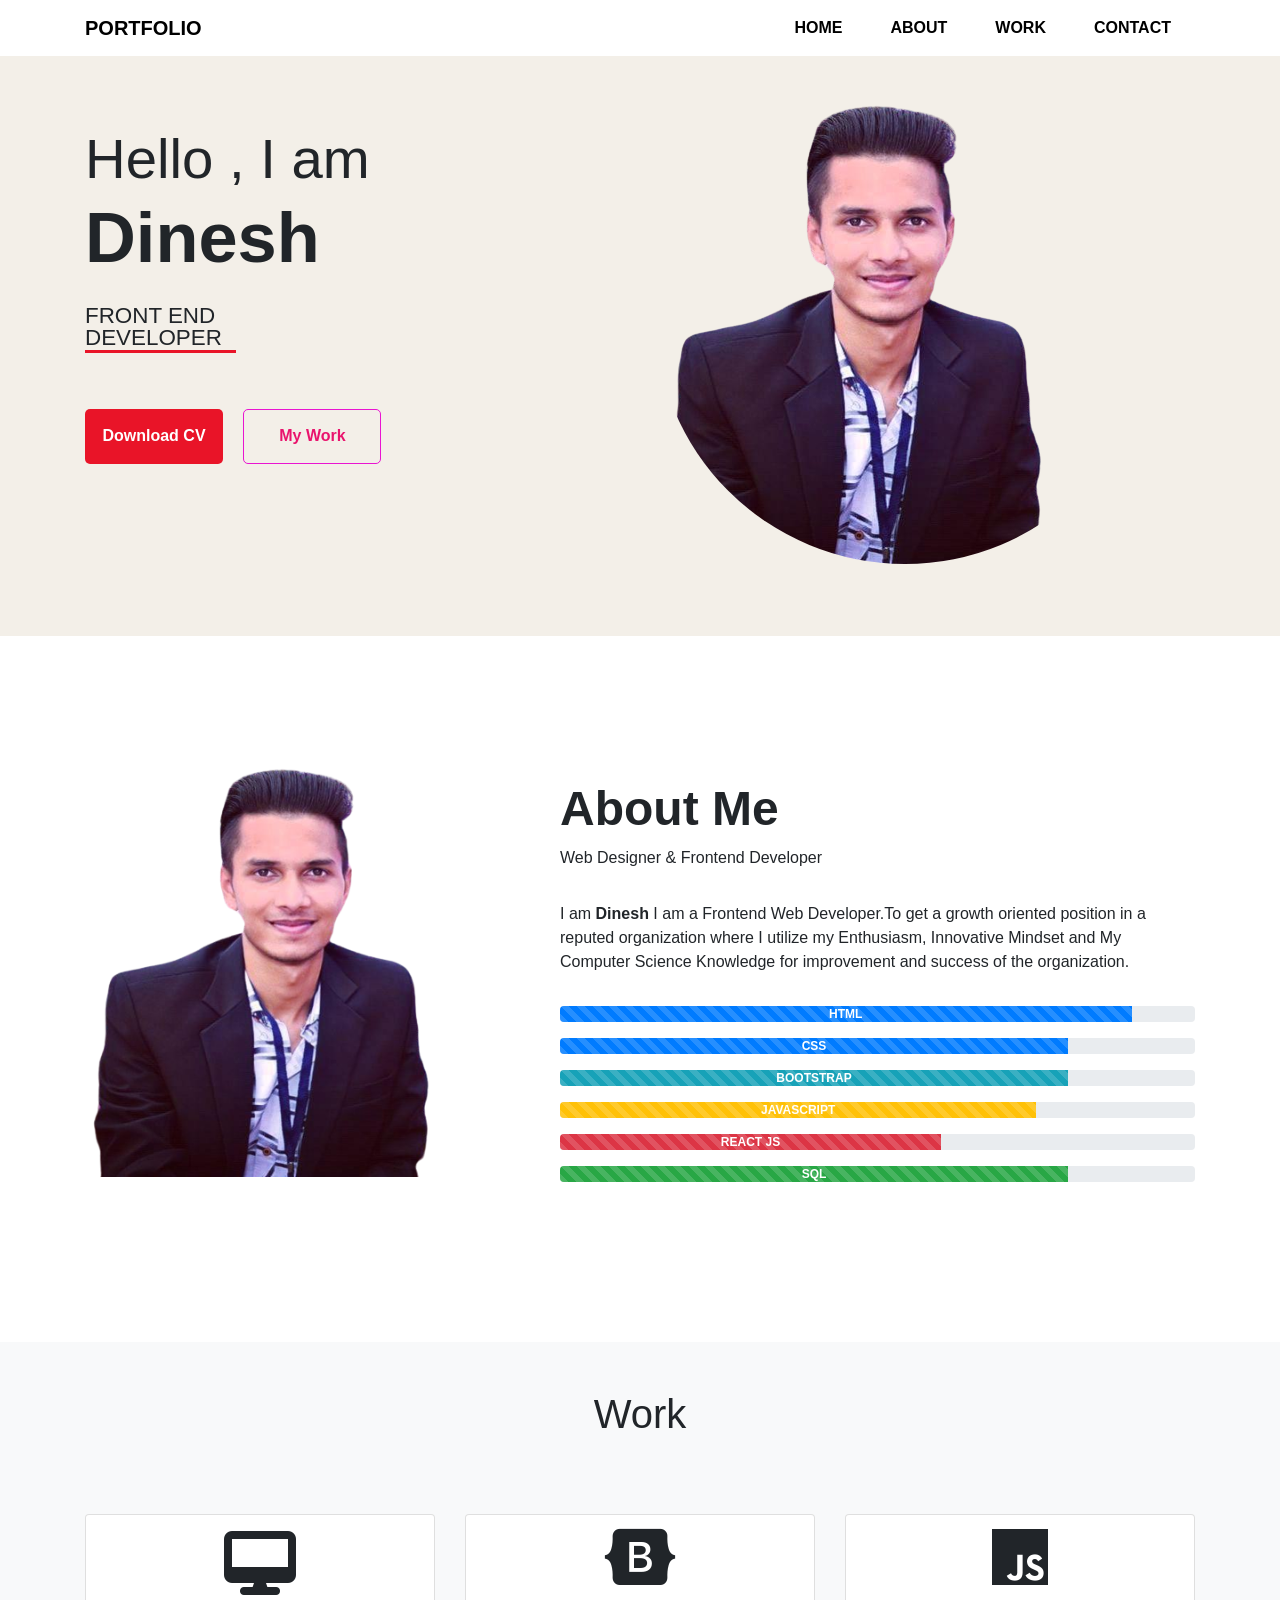
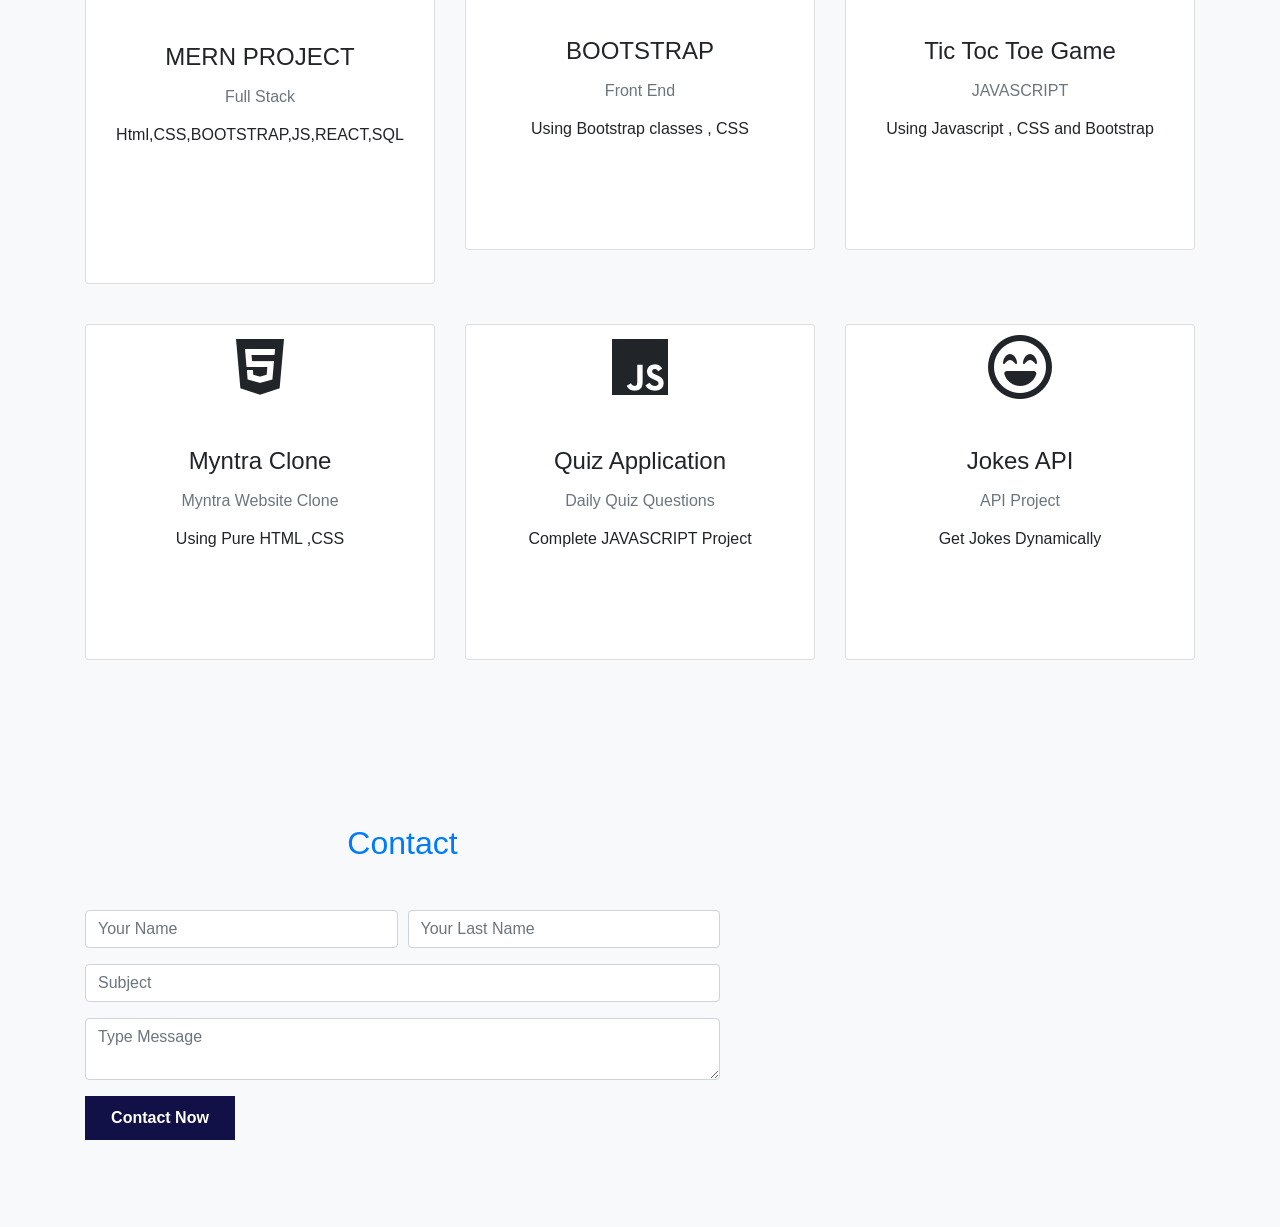
==== Index.html @ 81f4de01 "back to normal" ====
<!doctype html>
<html lang="en">
  <head>
    <!-- Required meta tags -->
    <meta charset="utf-8">
    <meta name="viewport" content="width=device-width, initial-scale=0.8, shrink-to-fit=no">
   <link rel="stylesheet" href="./Style.css">
    <!-- Bootstrap CSS -->
    <link rel="stylesheet" href="https://cdn.jsdelivr.net/npm/bootstrap@4.3.1/dist/css/bootstrap.min.css" integrity="sha384-ggOyR0iXCbMQv3Xipma34MD+dH/1fQ784/j6cY/iJTQUOhcWr7x9JvoRxT2MZw1T" crossorigin="anonymous">

    <title>Hello, world!</title>
    <link rel="stylesheet" href="https://cdnjs.cloudflare.com/ajax/libs/font-awesome/6.4.0/css/all.min.css" integrity="sha512-iecdLmaskl7CVkqkXNQ/ZH/XLlvWZOJyj7Yy7tcenmpD1ypASozpmT/E0iPtmFIB46ZmdtAc9eNBvH0H/ZpiBw==" crossorigin="anonymous" referrerpolicy="no-referrer" /></head>
  <body>
    
    <nav class="navbar navbar-expand-md fixed-top text-uppercase ">
        <div class="container">
        <a class="navbar-brand font-weight-bold" href="#">PortFolio</a>
        <button class="navbar-toggler" style="border: 2px solid rgb(16, 16, 85);" type="button" data-toggle="collapse" data-target="#navbarNavAltMarkup" aria-controls="navbarNavAltMarkup" aria-expanded="false" aria-label="Toggle navigation">
          <span class="navbar-toggler-icon"></span>
        </button>
        <div class="collapse navbar-collapse" id="navbarNavAltMarkup">
          <div class="navbar-nav ml-auto">
            <a class="nav-item nav-link px-lg-4 rounded" href="#">Home </a>
            <a class="nav-item nav-link px-lg-4 rounded" href="#about">About</a>
            <a class="nav-item nav-link px-lg-4 rounded" href="#work">Work</a>
            <a class="nav-item nav-link px-lg-4 rounded" href="#contact">Contact</a>
          </div>
        </div>
    </div>
      </nav> 
     
        
    <!-- Main Section -->
      <section class="main py-5">
        <div class="container pt-2">
            <div class="row pt-2">
                <div class="col-sm-6  mb-5">
                    <h3 class="pt-5"><small>Hello , I am </small> <br>
                        Dinesh
                    </h3>
                    <h6 class="pt-3">Front End Developer</h6>
                    <button class="bt1 mt-5 mr-3"> <a href="https://drive.google.com/file/d/1cmRX6aWcShwwCDZS2xTpQMoN_HwFSY-a/view?usp=share_link" >Download CV</a></button>
                  
                     <input type="button" value="My Work" class="bt2 mt-5"  >
                </div>
                <div class="col-sm-6 pb-4">
                    <img src="./images/dinesh.png" class="img">
                  </div>
            </div>
            
        </div>
    </section> 
    <!-- About us  -->
    <section class="about py-5" id="about">
   <div class="container py-5">
    <div class="row">
        <div class="col-lg-5">
      <img src="./images/dinesh.png" class="img-fluid" alt="">
    </div>
    <div class="col-lg-7 py-5 pt-3">
        <h1>About Me</h1>
        <p > Web Designer & Frontend Developer</p>
        <p class="py-3" > I am <span class="font-weight-bold">Dinesh</span> I am a Frontend Web Developer.To get a growth oriented position in a reputed organization where I utilize my Enthusiasm, Innovative Mindset and My Computer Science Knowledge for improvement and success of the organization.</p>
        <div class="progress my-3 ">
            <div class="progress-bar progress-bar-striped"  role="progressbar" style="width: 90%" aria-valuenow="10" aria-valuemin="0" aria-valuemax="100"><b>HTML</b></div>
         </div>
         <div class="progress my-3 ">
            <div class="progress-bar progress-bar-striped"  role="progressbar" style="width: 80%" aria-valuenow="80" aria-valuemin="0" aria-valuemax="100"><b>CSS</b></div>
         </div>
          <div class="progress my-3">
            <div class="progress-bar progress-bar-striped bg-info" role="progressbar" style="width: 80%" aria-valuenow="50" aria-valuemin="0" aria-valuemax="100"><b>BOOTSTRAP</b></div>
          </div>
          <div class="progress my-3">
            <div class="progress-bar progress-bar-striped bg-warning" role="progressbar" style="width: 75%" aria-valuenow="75" aria-valuemin="0" aria-valuemax="100"><b>JAVASCRIPT</b></div>
          </div>
          <div class="progress my-3">
            <div class="progress-bar progress-bar-striped bg-danger" role="progressbar" style="width: 60%" aria-valuenow="100" aria-valuemin="0" aria-valuemax="100"><b>REACT JS</b></div>
          </div>
          <div class="progress my-3">
            <div class="progress-bar progress-bar-striped bg-success" role="progressbar" style="width: 80%" aria-valuenow="100" aria-valuemin="0" aria-valuemax="100"><b>SQL</b></div>
          </div>
    </div>
</div>
   </div>
    </section>
       <!-- Services -->
       <!-- <section class="services py-5 bg-light">
        <div class="container py-5">
          <h1 class="text-center pb-5">Work</h1>
          <div class="row">
            <div class="col-lg-4 mb-3">
            <div class="card">
              <div class="card-body">
                <div class="circle">
                  <span><i class="fas fa-desktop"></i></span>
                </div>
                <h4>HTML, CSS & JAVASCRIPT</h4>
                <P>This Project I made fully from scratch to Backend 
                  By Using HTML,CSS,BOOTSTRAP,JS,NODE JS
                </P>
              </div>
            </div>
            </div>
          </div>
        </div>
       </section> -->
  <section id="work" class="bg-light py-5">
    <h1 class="text-center">Work</h1>
       <div class="container py-5"  >
        <div class="row text-center">
          <div class="col-md-4 card-container">
            <div class="card card-flip">
              <div class="front card-block">
                <!-- To add FontAwesome Icons use Unicode characters and to set size use font-size instead of fa-*x because when calculating the height (see js), the size of the icon is not calculated if using classes -->
                <span class="card-img-top fa" style="font-size: 4em;margin-top: 1rem;"><i class="fa-solid fa-desktop fa-beat"></i></span>
                <h4 class="card-title mt-5">MERN PROJECT</h4>
                <h6 class="card-subtitle text-muted mt-3">Full Stack</h6>
                <p class="card-text mt-3">Html,CSS,BOOTSTRAP,JS,REACT,SQL</p>
                
              </div>
              <div class="back card-block"  >
                <p style="margin-bottom: 40px;">This Project I made From Scratch To Deployment. I mostly Used JS,Html,Css,Bootstrap as Frontend <br> and Node Js as Backend </p>
               
                 <a target="_blank" href="https://www.defencechampions.com/" class="btn btn-outline-primary">Project Link</a>
              </div>
            </div>
          </div>
          <div class="col-md-4 card-container">
            <div class="card card-flip">
              <div class="front card-block">
                <span class="card-img-top fa" style="font-size: 4em; margin-top: 10px;"><i class="fa-brands fa-bootstrap fa-beat"></i></span>
                <h4 class="card-title mt-5">BOOTSTRAP</h4>
                <h6 class="card-subtitle text-muted mt-3">Front End </h6>
                <p class="card-text mt-3">Using Bootstrap classes , CSS</p>
              </div>
              <div class="back card-block">
                <p style="margin-bottom: 60px;">This Project I made Totally Using Bootstrap .  <br> and Added CSS To the elements  </p>
               
                <a target="_blank" href="https://dinesh-maker.github.io/Portfolio/Index.html#" class="btn btn-outline-primary">Project Link</a>
              </div>
            </div>
          </div>
          <div class="col-md-4 card-container">
            <div class="card card-flip">
              <div class="front card-block">
                <span class="card-img-top fa" style="font-size: 4em; margin-top: 10px;"><i class="fa-brands fa-js fa-beat"></i></span>
                <h4 class="card-title mt-5">Tic Toc Toe Game</h4>
                <h6 class="card-subtitle text-muted mt-3">JAVASCRIPT</h6>
                <p class="card-text mt-3">Using Javascript , CSS and Bootstrap</p>
              </div>
              <div class="back card-block">
                <p style="margin-bottom: 60px;">These projects I Made At My Learning Phase .  <br> Using Botstrap , JS And CSS </p>
               
                <a target="_blank" href="https://dinesh-maker.github.io/Javascriptproject/views/tictoctoegame.html" class="btn btn-outline-primary">Project Link</a>
              </div>
            </div>
          </div>
          <div class="col-md-4 card-container">
            <div class="card card-flip">
              <div class="front card-block">
                <span class="card-img-top fa" style="font-size: 4em; margin-top: 10px;"><i class="fa-brands fa-html5 fa-beat"></i></span>
                <h4 class="card-title mt-5">Myntra Clone</h4>
                <h6 class="card-subtitle text-muted mt-3">Myntra Website Clone</h6>
                <p class="card-text mt-3">Using Pure HTML ,CSS</p>
              </div>
              <div class="back card-block">
                <p style="margin-bottom: 60px;">These projects I Made At My Learning Phase .  <br> Using Botstrap , JS And CSS </p>
               
                <a target="_blank" href="https://dinesh-maker.github.io/Javascriptproject/views/myntraclone.html" class="btn btn-outline-primary">Project Link</a>
              </div>
            </div>
          </div>
           <div class="col-md-4 card-container">
            <div class="card card-flip">
              <div class="front card-block">
                <span class="card-img-top fa" style="font-size: 4em; margin-top: 10px;"><i class="fa-brands fa-js fa-beat"></i></span>
                <h4 class="card-title mt-5">Quiz Application</h4>
                <h6 class="card-subtitle text-muted mt-3">Daily Quiz Questions </h6>
                <p class="card-text mt-3">Complete JAVASCRIPT Project</p>
              </div>
              <div class="back card-block">
                <p style="margin-bottom: 60px;">These projects I Made At My Learning Phase .  <br> Using Botstrap , JS And CSS </p>
               
                <a href="https://dinesh-maker.github.io/Javascriptproject/views/quiz.html" class="btn btn-outline-primary">Project Link</a>
              </div>
            </div>
          </div>
          <div class="col-md-4 card-container">
            <div class="card card-flip">
              <div class="front card-block">
                <span class="card-img-top fa" style="font-size: 4em; margin-top: 10px;"><i class="fa-regular fa-face-laugh-beam fa-beat"></i></span>
                <h4 class="card-title mt-5">Jokes API</h4>
                <h6 class="card-subtitle text-muted mt-3">API Project</h6>
                <p class="card-text mt-3">Get Jokes Dynamically</p>
              </div>
              <div class="back card-block">
                <p style="margin-bottom: 60px;">These projects I Made At My Learning Phase .  <br> Using Botstrap , JS And CSS </p>
               
                <a target="_blank" href="https://dinesh-maker.github.io/Javascriptproject/views/jokeproject.html" class="btn btn-outline-primary">Project Link</a>
              </div>
            </div>
          </div>
        </div>
      </div>
      <script>
        $(document).ready(function() {
  var front = document.getElementsByClassName("front");
  var back = document.getElementsByClassName("back");

  var highest = 0;
  var absoluteSide = "";

  for (var i = 0; i < front.length; i++) {
    if (front[i].offsetHeight > back[i].offsetHeight) {
      if (front[i].offsetHeight > highest) {
        highest = front[i].offsetHeight;
        absoluteSide = ".front";
      }
    } else if (back[i].offsetHeight > highest) {
      highest = back[i].offsetHeight;
      absoluteSide = ".back";
    }
  }
  $(".front").css("height", highest);
  $(".back").css("height", highest);
  $(absoluteSide).css("position", "absolute");
});
      </script>
 </section>
   <section class="contact-us bg-light " id="contact">
    <div class="container">
        <div class="row">
            <div class="col-md-7 ">
                <div class="section-title text-center">
                    <h2 class="text-primary my-5">Contact </h2>
                     </div>
            </div>
        </div>
        <div class="row">
            <div class="col-lg-7">
<form action="/" class="mb-4 mb-lg-0">
                    <div class="form-row">
                        <div class="col-md-6 form-group">
                            <input type="text"  class="form-control" id="Fname" placeholder="Your Name" />
                        </div>
                        <div class="col-md-6 form-group">
                            <input type="text" class="form-control"  id="Lname" placeholder="Your Last Name" />
                        </div>
                    </div>
                    <div class="form-group">
                        <input type="text" class="form-control"  id="subject" placeholder="Subject" />
                    </div>
                    <div class="form-group">
                        <textarea class="form-control" id="doubts" placeholder="Type Message"></textarea>
                    </div>
                    <button type="submit" class="contactbtn" onclick="gotowhatsapp()" >Contact Now</button>
                </form>
         
            </div>
              <script>
function gotowhatsapp(){
var fname=document.getElementById("Fname").value;
var lname=document.getElementById("Lname").value;
var subject=document.getElementById("subject").value;
var doubt=document.getElementById("doubts").value;
var url="https://wa.me/918920114581?text= "
+"First name:"+fname+"%0a"
+"Last name:"+lname+"%0a"
+"Subject:"+subject+"%0a"
+"Doubt:"+doubt+"%0a";
window.open(url,'_blank').focus();
}
              </script>
            <div class="col-lg-5">
                <div class="map">
                  <iframe src="https://www.google.com/maps/embed?pb=!1m18!1m12!1m3!1d3560.112211506264!2d75.88820667437254!3d26.83638306336859!2m3!1f0!2f0!3f0!3m2!1i1024!2i768!4f13.1!3m3!1m2!1s0x396db7f2f405a207%3A0x177093818d42917f!2sKhatipura%20satellite%20railway%20station!5e0!3m2!1sen!2sin!4v1681380996543!5m2!1sen!2sin" width="400" height="310" style="border:0;"  allowfullscreen="" loading="lazy" referrerpolicy="no-referrer-when-downgrade"></iframe> </div>
            </div>
        </div>
    </div>
</section>


    <!-- Optional JavaScript -->
    <!-- jQuery first, then Popper.js, then Bootstrap JS -->
    <script src="https://code.jquery.com/jquery-3.3.1.slim.min.js" integrity="sha384-q8i/X+965DzO0rT7abK41JStQIAqVgRVzpbzo5smXKp4YfRvH+8abtTE1Pi6jizo" crossorigin="anonymous"></script>
    <script src="https://cdn.jsdelivr.net/npm/popper.js@1.14.7/dist/umd/popper.min.js" integrity="sha384-UO2eT0CpHqdSJQ6hJty5KVphtPhzWj9WO1clHTMGa3JDZwrnQq4sF86dIHNDz0W1" crossorigin="anonymous"></script>
    <script src="https://cdn.jsdelivr.net/npm/bootstrap@4.3.1/dist/js/bootstrap.min.js" integrity="sha384-JjSmVgyd0p3pXB1rRibZUAYoIIy6OrQ6VrjIEaFf/nJGzIxFDsf4x0xIM+B07jRM" crossorigin="anonymous"></script>
  </body>
</html>
---- Style.css ----
*{
    padding :0;
    margin :0;
    box-sizing :border-box;
}
html{
  scroll-behavior: smooth;
  font-family: Arial, sans-serif;
}

.navbar{
 background-color: white;
}

.nav-link {
    color:black;
    font-size: 1rem;
    font-weight: 700;
    cursor: pointer;
    text-decoration: none;
}
.nav-link:hover{
    color: white;
    background-color: black;
}
.navbar-brand{
    font-size: 1.25rem;
    font-weight: 800;
    color: black;
    cursor: pointer;
    text-decoration: none;
}
/* main section */
.main{
    background-color: rgb(243, 239, 232);
}
.main h3{
    font-size: 4.4rem;
    font-weight: 700;
    
}
.main h6{
    font-size: 1.4rem;
    text-transform: uppercase;
    line-height: 1;
    border-bottom: 3px solid rgb(233, 20, 40);
    width: 28%;
}
.img{
    border-radius: 50%;
    
}
.main .bt1{
 height: 55px;
width: 138px;
background-color:rgb(233, 20, 40) ;
outline:none;
border: none ;
font-weight: bold;
border-radius: 5px;
}
.main .bt1 a{
    color: white;
    text-decoration: none;
}
.main .bt1:hover{
background-color:rgb(202,18,95);
transition: 0.5s;
}
.main .bt2{
    height: 55px;
   width: 138px;
   background-color:transparent ;
   color: rgb(233,20,109);
   outline:none;
   border:1px solid rgb(233,20,209) ;
   font-weight: bold;
   border-radius: 5px;
   }
   .main .bt2:hover{
    background-color:rgb(233,20,109);
    transition: 0.5s;
      color:white;
    }
   .about h1{
        font-size: 3rem;
        font-weight: 900;
    }

    .card-block .btn-outline-primary {
        width: 100%;
        border-top-left-radius: 0;
        border-top-right-radius: 0;
        bottom: 0;
        left: 0;
        position: absolute;
      }
      
      .card {
        margin: 20px 0;
      }
      
      /* Flip Cards CSS */
      .card-container {
        perspective: 700px;
      }
      .card-flip {
        position: relative;
        width: 100%;
        transform-style: preserve-3d;
        height: auto;
        transition: all 0.5s ease-out;
        background: white;
        border: none;
      }
      
      .card-flip div {
        backface-visibility: hidden;
        transform-style: preserve-3d;
        height: 100%;
        width: 100%;
        border: none;
        
      }
      
      .card-flip .front {
        position: relative;
        z-index: 1;
      }
      
      .card-flip .back {
        position: relative;
        z-index: 0;
        transform: rotateY(-180deg);
       
      }
      
      .card-container:hover .card-flip {
        transform: rotateY(180deg);
      }
      .contactbtn{
        color: white;
        border: none;
        width: 150px;
        padding: 10px;
        background-color: rgb(17, 17, 71);
        transition: 1s;
        font-weight: 700;
      }
      .contactbtn:hover{
        background-color:blue;
      }
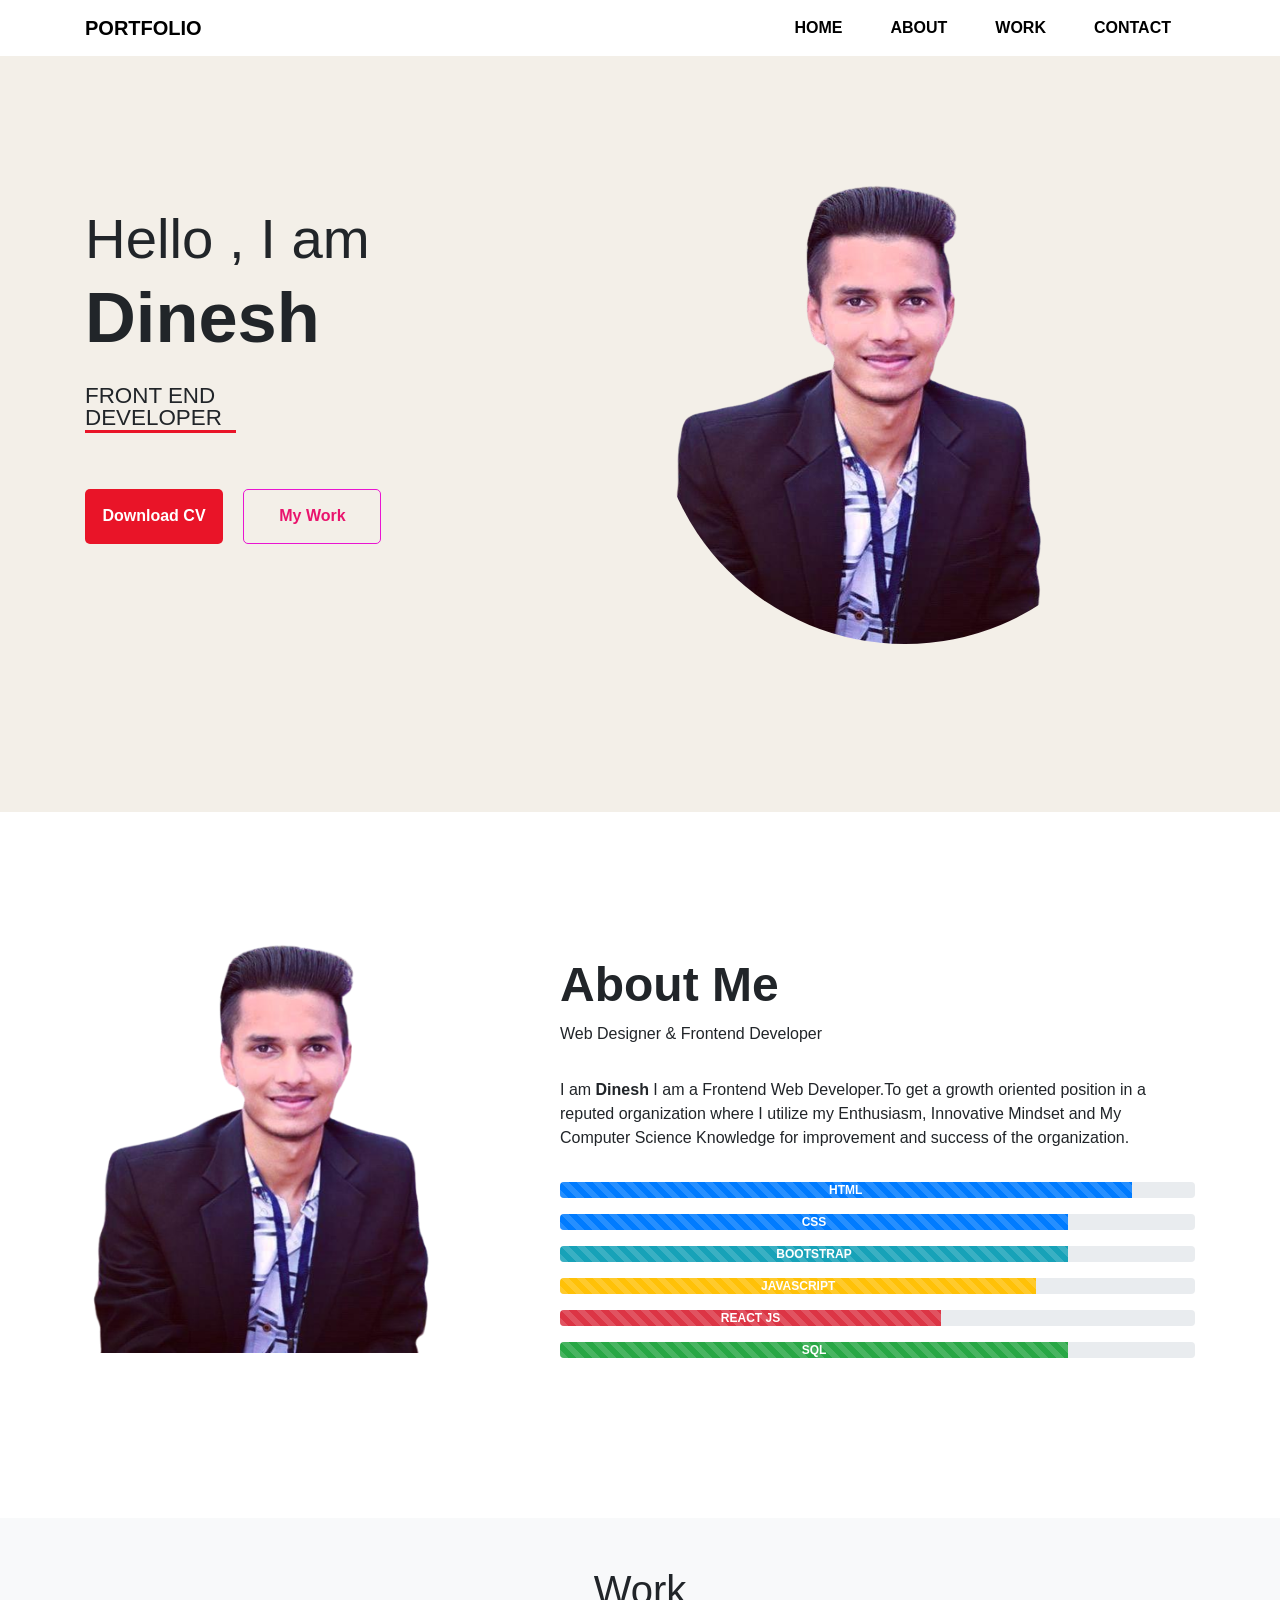
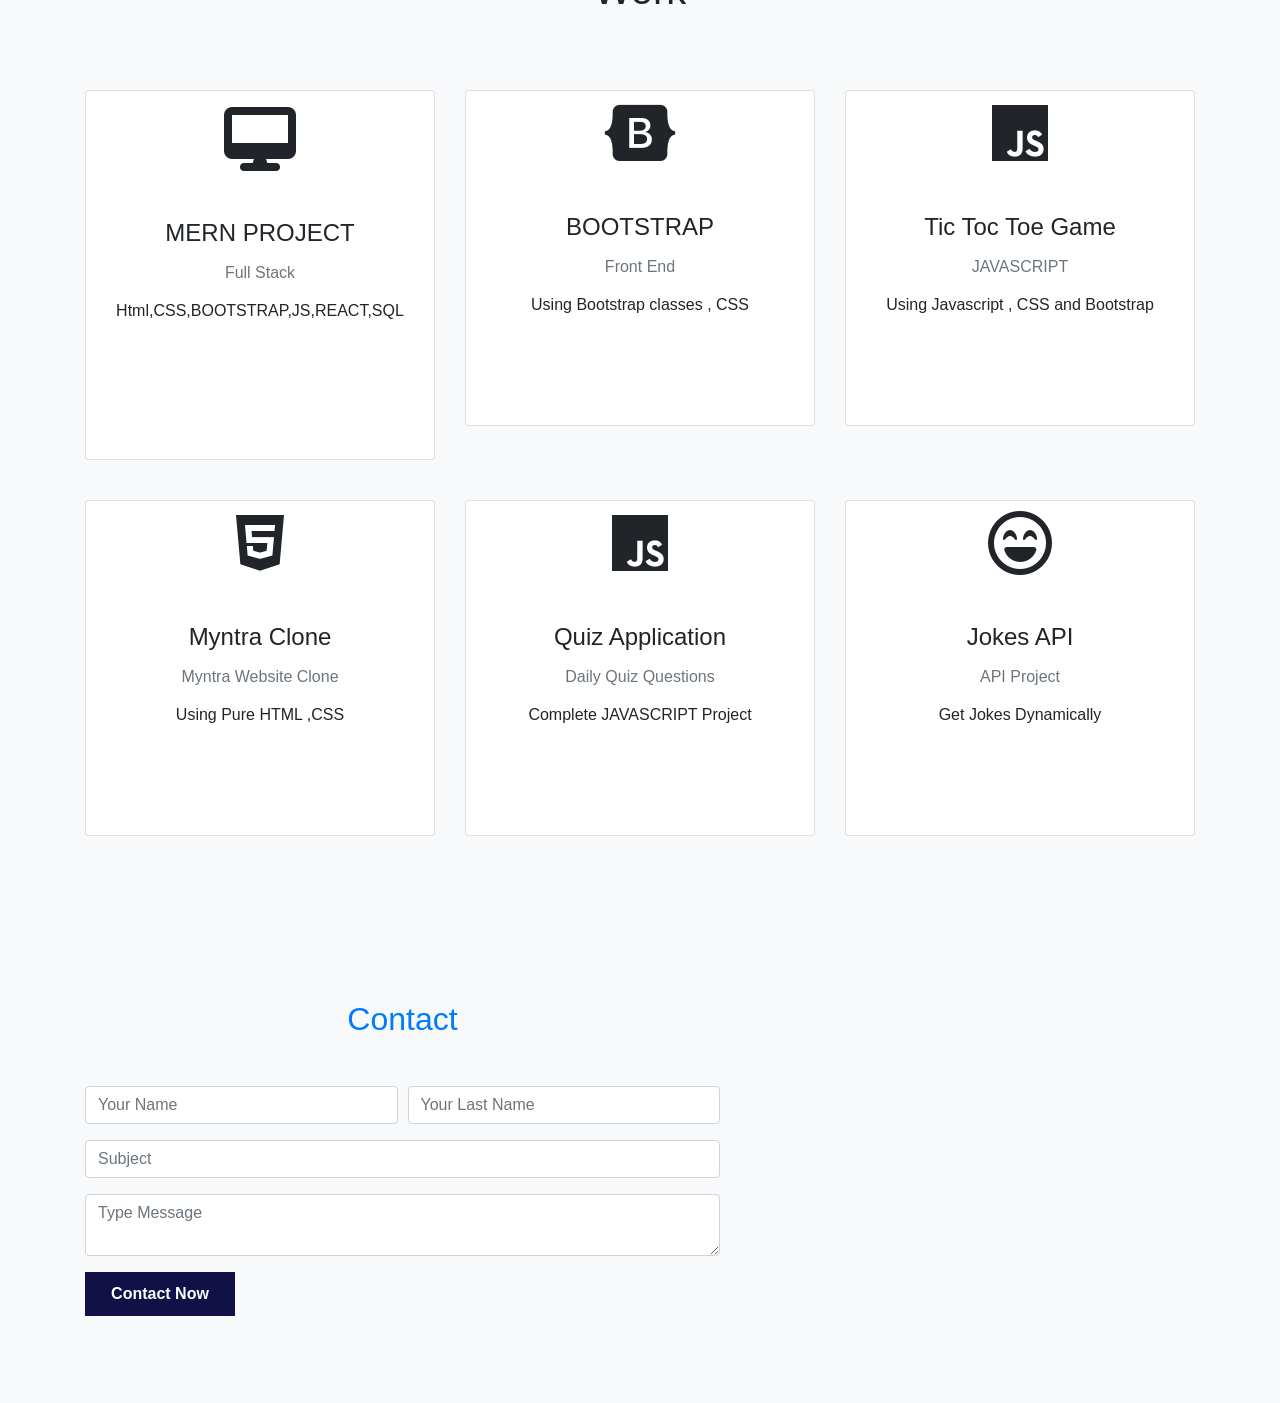
==== commit 0ed15926: "some other changes" ====
--- a/Index.html
+++ b/Index.html
@@ -32,8 +32,8 @@
         
     <!-- Main Section -->
       <section class="main py-5">
-        <div class="container pt-2">
-            <div class="row pt-2">
+        <div class="container py-5">
+            <div class="row py-5">
                 <div class="col-sm-6  mb-5">
                     <h3 class="pt-5"><small>Hello , I am </small> <br>
                         Dinesh
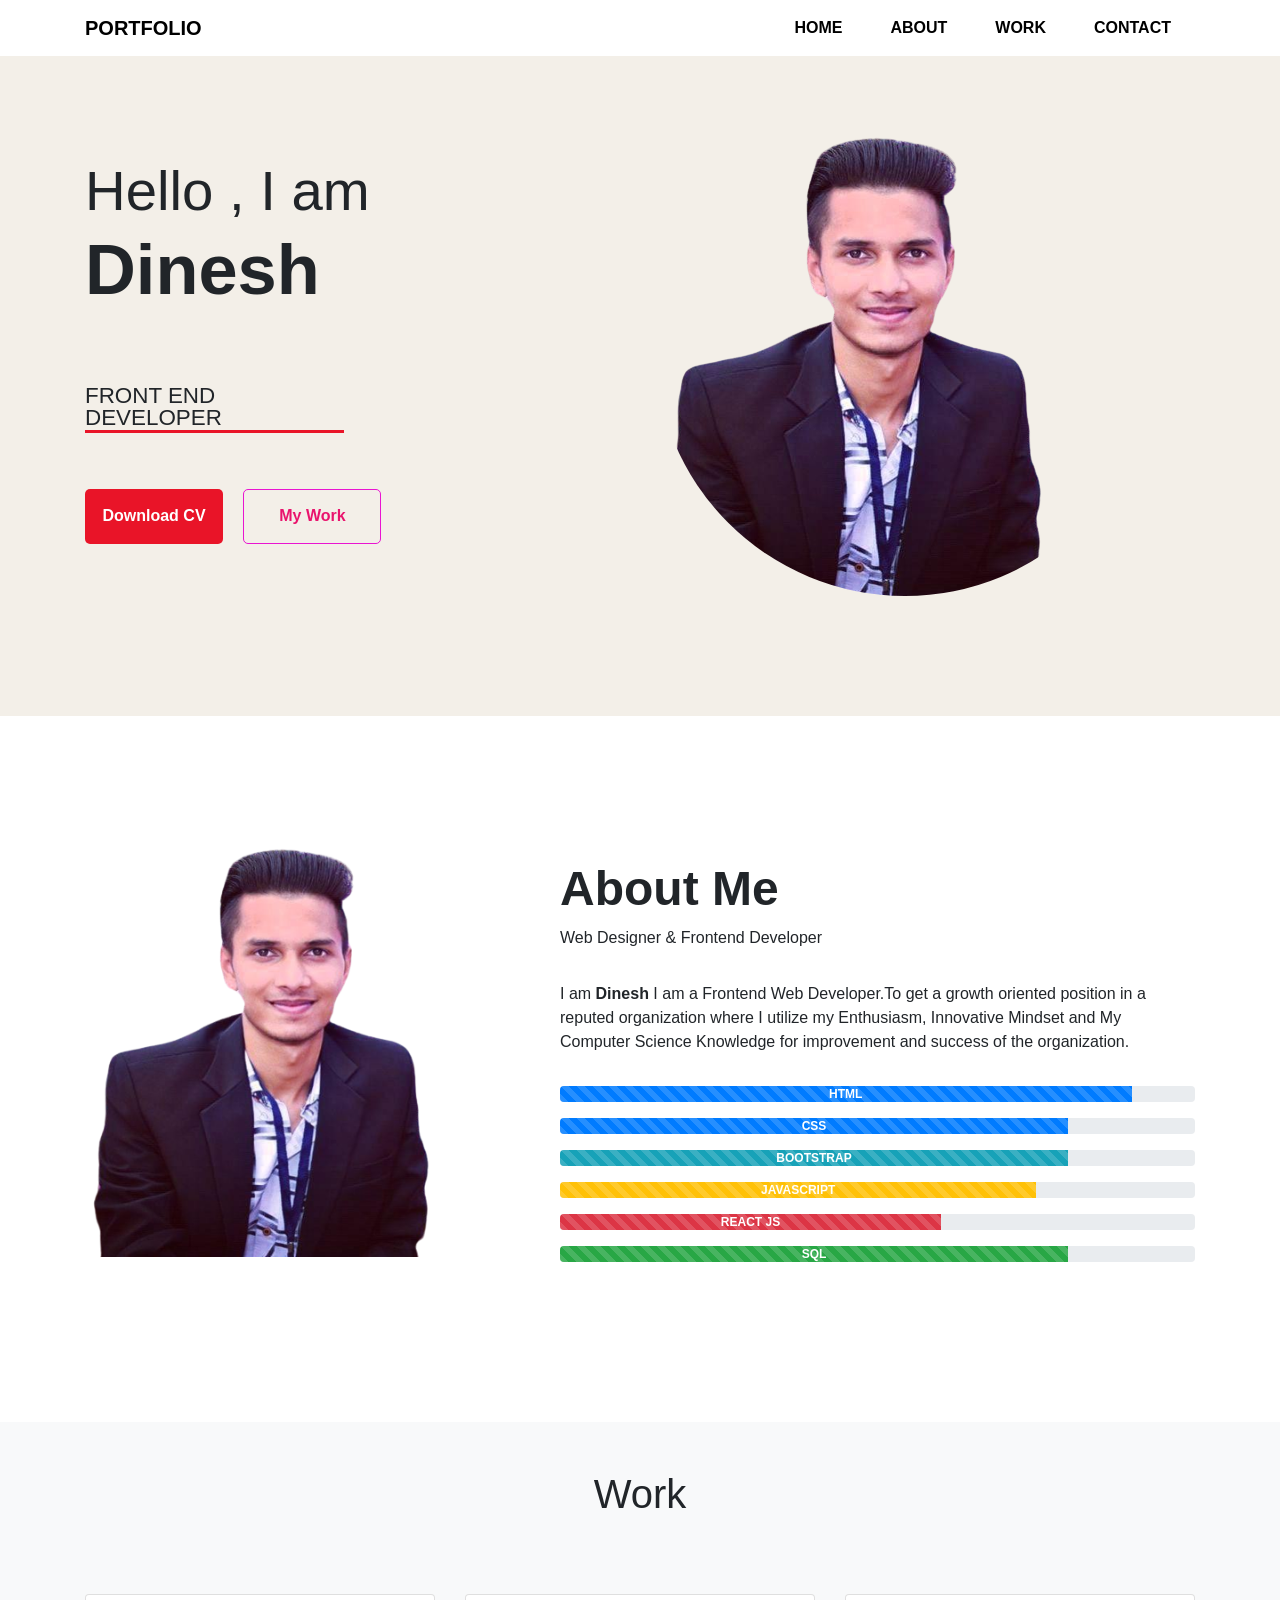
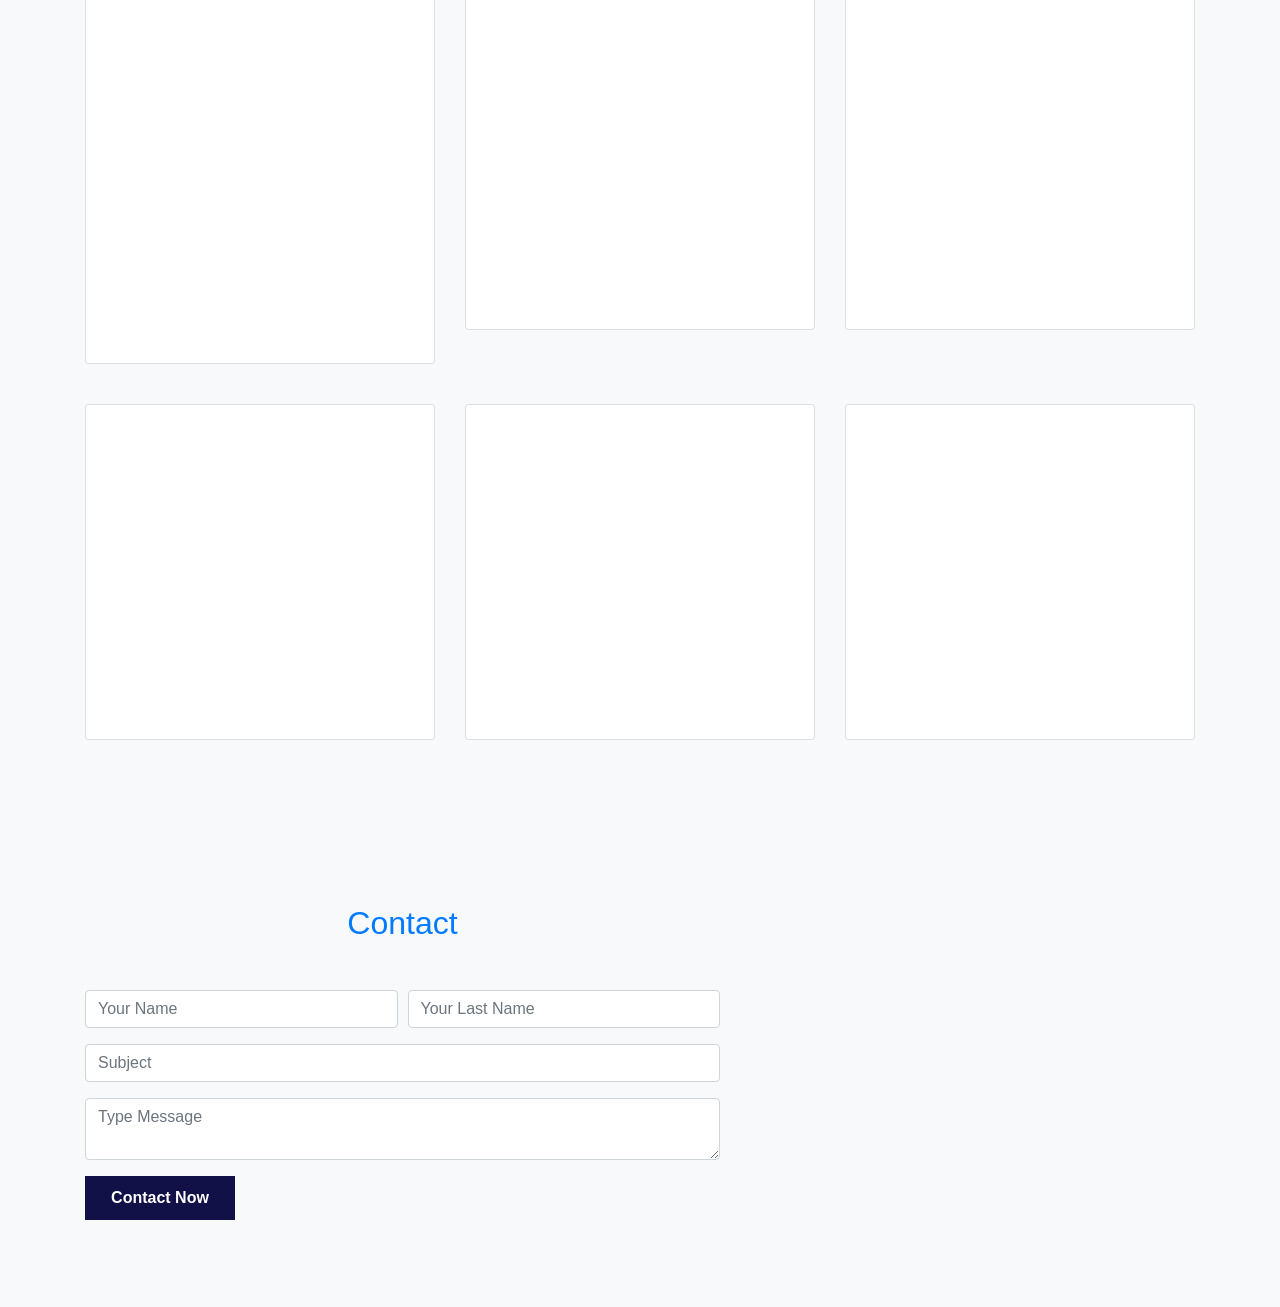
==== commit f48277f1: "change margin" ====
--- a/Index.html
+++ b/Index.html
@@ -15,10 +15,10 @@
     <nav class="navbar navbar-expand-md fixed-top text-uppercase ">
         <div class="container">
         <a class="navbar-brand font-weight-bold" href="#">PortFolio</a>
-        <button class="navbar-toggler" style="border: 2px solid rgb(16, 16, 85);" type="button" data-toggle="collapse" data-target="#navbarNavAltMarkup" aria-controls="navbarNavAltMarkup" aria-expanded="false" aria-label="Toggle navigation">
+        <button class="navbar-toggler" style="border: 2px solid rgb(16, 16, 85);margin-left: -30px;" type="button" data-toggle="collapse" data-target="#navbarNavAltMarkup" aria-controls="navbarNavAltMarkup" aria-expanded="false" aria-label="Toggle navigation">
           <span class="navbar-toggler-icon"></span>
         </button>
-        <div class="collapse navbar-collapse" id="navbarNavAltMarkup">
+        <div class="collapse navbar-collapse" id="navbarNavAltMarkup" >
           <div class="navbar-nav ml-auto">
             <a class="nav-item nav-link px-lg-4 rounded" href="#">Home </a>
             <a class="nav-item nav-link px-lg-4 rounded" href="#about">About</a>
@@ -33,9 +33,9 @@
     <!-- Main Section -->
       <section class="main py-5">
         <div class="container py-5">
-            <div class="row py-5">
+            <div class="row ">
                 <div class="col-sm-6  mb-5">
-                    <h3 class="pt-5"><small>Hello , I am </small> <br>
+                    <h3 class="py-5"><small>Hello , I am </small> <br>
                         Dinesh
                     </h3>
                     <h6 class="pt-3">Front End Developer</h6>
--- a/Style.css
+++ b/Style.css
@@ -44,7 +44,7 @@
     text-transform: uppercase;
     line-height: 1;
     border-bottom: 3px solid rgb(233, 20, 40);
-    width: 28%;
+    width: 48%;
 }
 .img{
     border-radius: 50%;
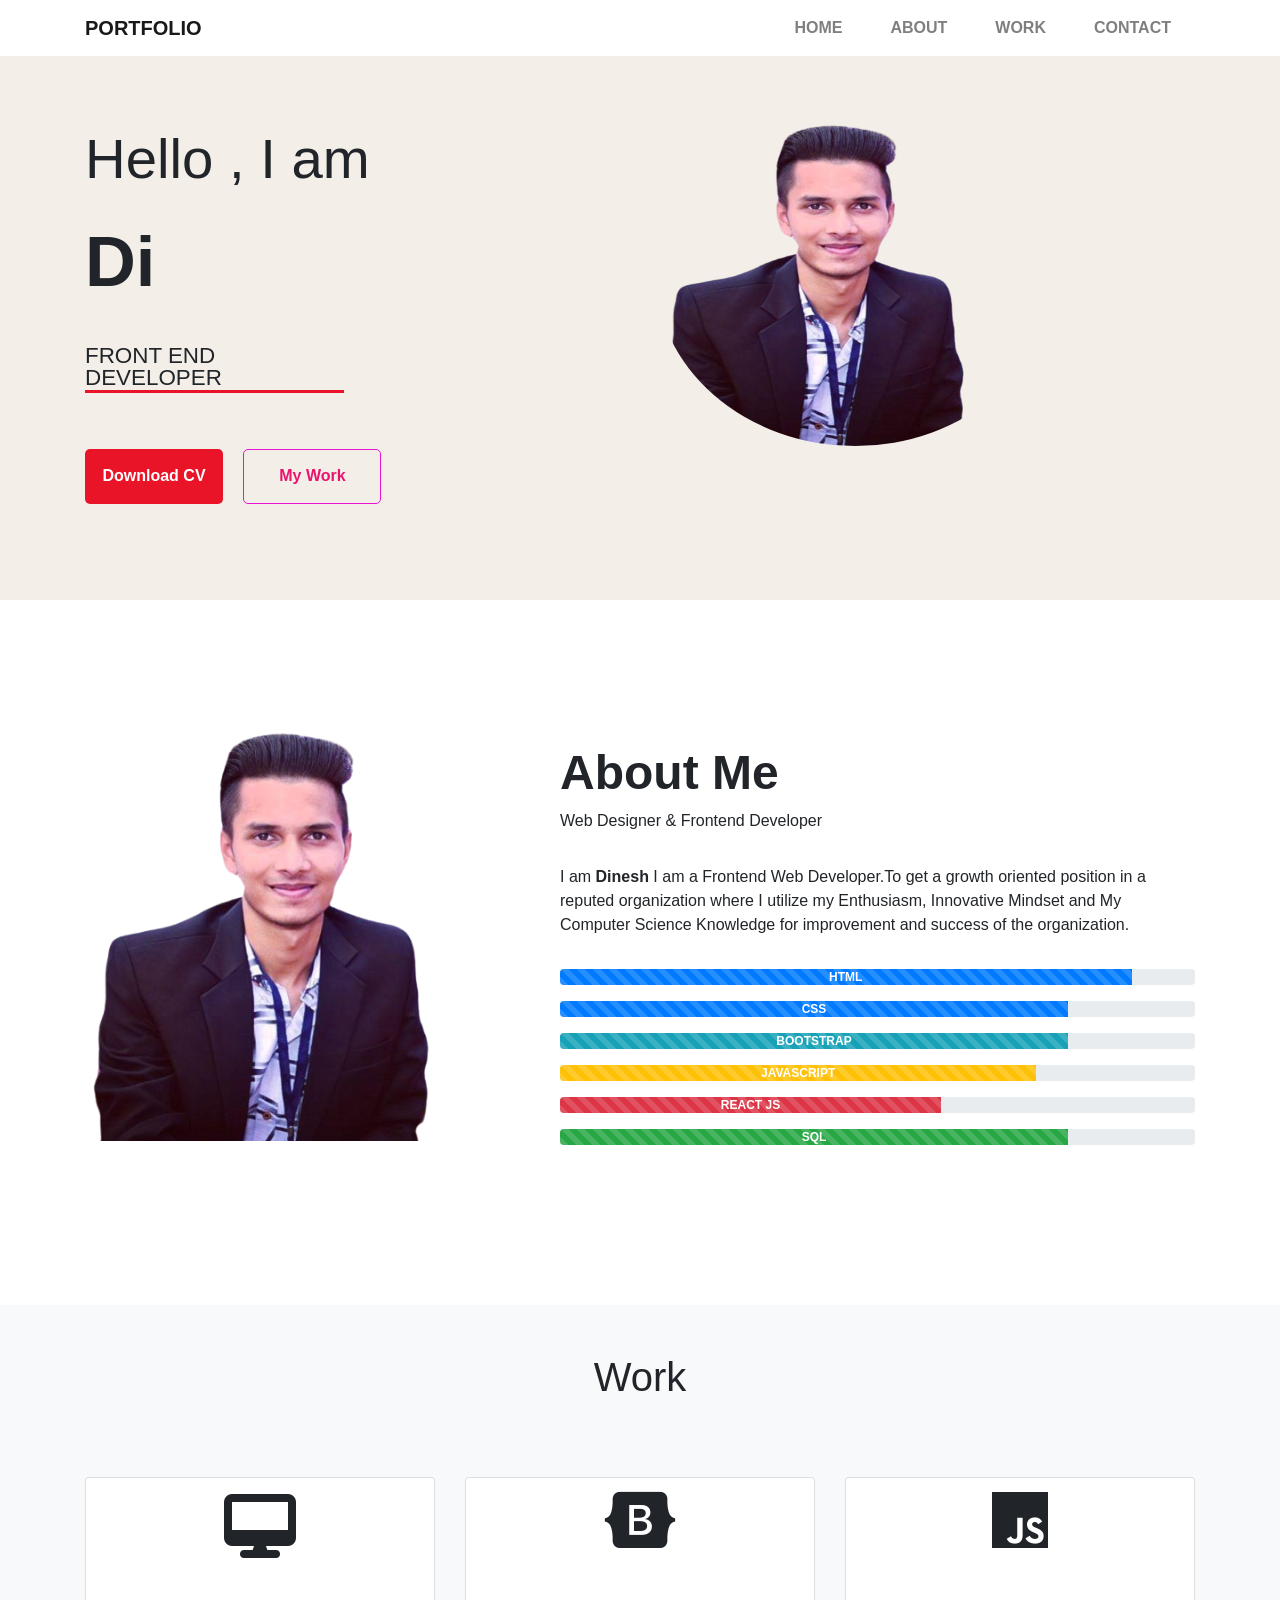
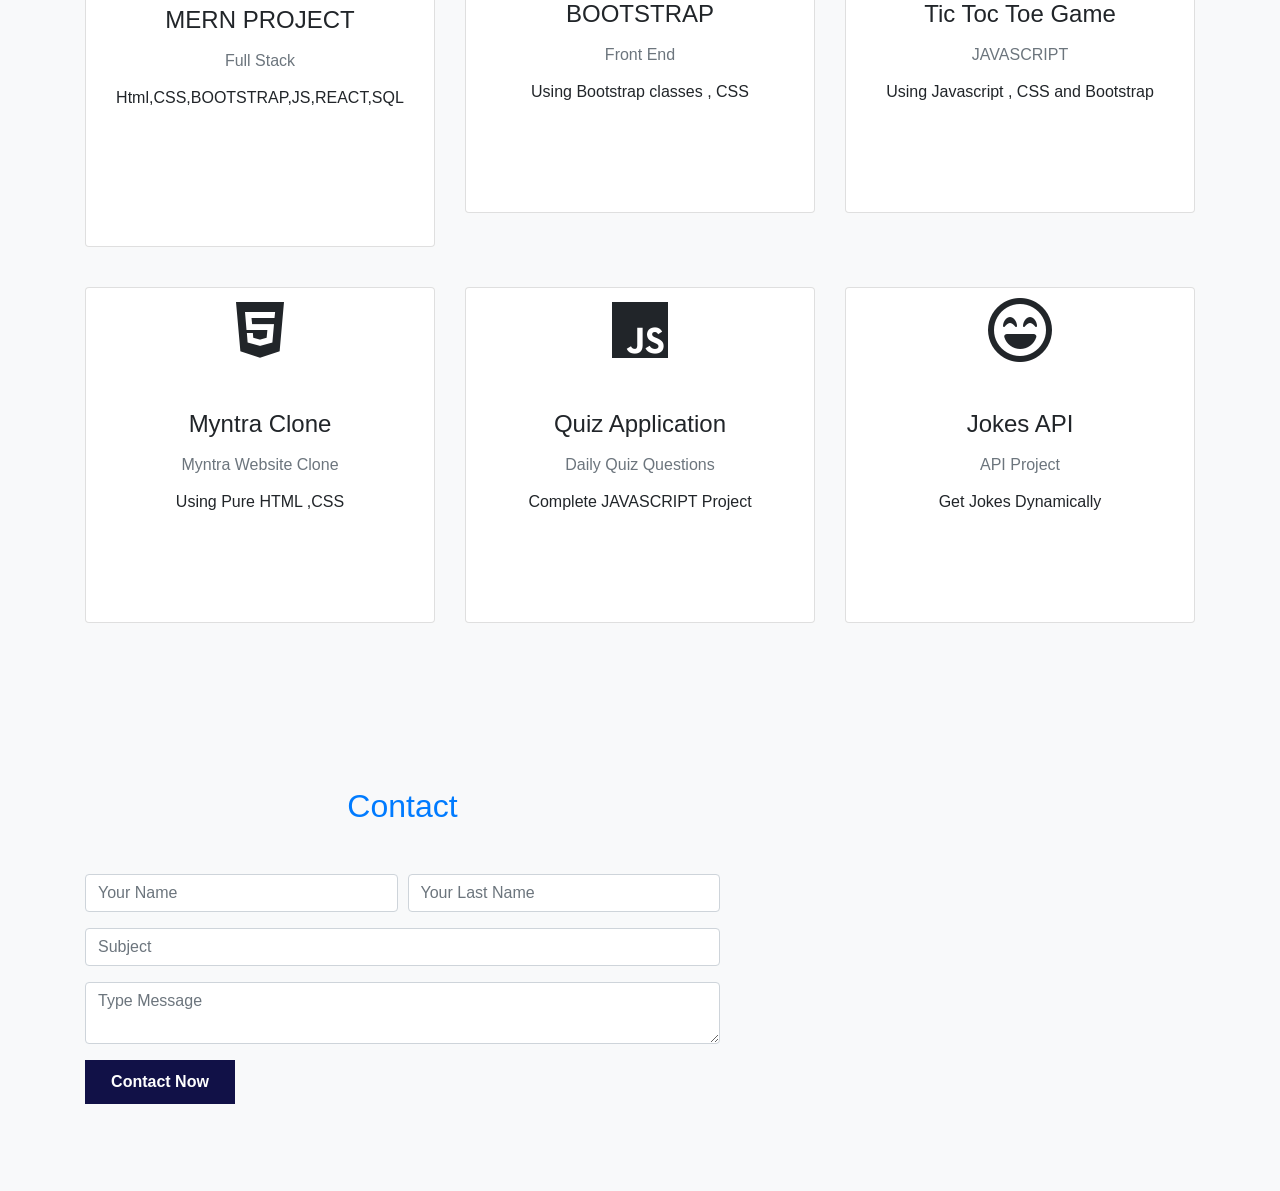
==== commit 2de672a5: "now fine" ====
--- a/Index.html
+++ b/Index.html
@@ -12,10 +12,10 @@
     <link rel="stylesheet" href="https://cdnjs.cloudflare.com/ajax/libs/font-awesome/6.4.0/css/all.min.css" integrity="sha512-iecdLmaskl7CVkqkXNQ/ZH/XLlvWZOJyj7Yy7tcenmpD1ypASozpmT/E0iPtmFIB46ZmdtAc9eNBvH0H/ZpiBw==" crossorigin="anonymous" referrerpolicy="no-referrer" /></head>
   <body>
     
-    <nav class="navbar navbar-expand-md fixed-top text-uppercase ">
+    <nav class="navbar navbar-expand-md navbar-light fixed-top text-uppercase ">
         <div class="container">
         <a class="navbar-brand font-weight-bold" href="#">PortFolio</a>
-        <button class="navbar-toggler" style="border: 2px solid rgb(16, 16, 85);margin-left: -30px;" type="button" data-toggle="collapse" data-target="#navbarNavAltMarkup" aria-controls="navbarNavAltMarkup" aria-expanded="false" aria-label="Toggle navigation">
+        <button class="navbar-toggler"  type="button" data-toggle="collapse" data-target="#navbarNavAltMarkup" aria-controls="navbarNavAltMarkup" aria-expanded="false" aria-label="Toggle navigation">
           <span class="navbar-toggler-icon"></span>
         </button>
         <div class="collapse navbar-collapse" id="navbarNavAltMarkup" >
@@ -31,19 +31,44 @@
      
         
     <!-- Main Section -->
-      <section class="main py-5">
+    <!-- <div class="container py-5 main ">
+     <div class="row">
+    <div class="col-6">
+      <h3 class="py-3"><small>Hello , I am </small> <br>
+        Dinesh
+    </h3>
+    <h6 class="pt-3">Front End Developer</h6>
+    <button class="bt1 mt-5 mr-3"> <a href="https://drive.google.com/file/d/1cmRX6aWcShwwCDZS2xTpQMoN_HwFSY-a/view?usp=share_link" >Download CV</a></button>
+  
+     <input type="button" value="My Work" class="bt2 mt-5"  >
+    </div>
+     </div>
+    </div> -->
+    <section class="main pt-5">
         <div class="container py-5">
             <div class="row ">
                 <div class="col-sm-6  mb-5">
-                    <h3 class="py-5"><small>Hello , I am </small> <br>
-                        Dinesh
+                    <h3 class="py-3"><small>Hello , I am </small> <br>
+                        <h3 class="dinesh pb-3">Dinesh</h3>
+                        <script>
+                          let title=document.querySelector('.dinesh');
+                          let name = "Dinesh";
+                          let Index=0;
+                          const typewriter =()=> {
+                            let newtitle =name.slice(0,Index);
+                            title.innerText=newtitle;
+                            Index > name.length ? Index =0 : Index++;
+                            setTimeout( ()=>typewriter(),1000);
+                          }
+                          typewriter();
+                        </script>
                     </h3>
                     <h6 class="pt-3">Front End Developer</h6>
                     <button class="bt1 mt-5 mr-3"> <a href="https://drive.google.com/file/d/1cmRX6aWcShwwCDZS2xTpQMoN_HwFSY-a/view?usp=share_link" >Download CV</a></button>
                   
-                     <input type="button" value="My Work" class="bt2 mt-5"  >
+                   <a href="#work">  <input type="button" value="My Work" class="bt2 mt-5"  ></a>
                 </div>
-                <div class="col-sm-6 pb-4">
+                <div class="col-sm-6 ">
                     <img src="./images/dinesh.png" class="img">
                   </div>
             </div>
--- a/Style.css
+++ b/Style.css
@@ -2,6 +2,7 @@
     padding :0;
     margin :0;
     box-sizing :border-box;
+    font-family: Arial, Helvetica, sans-serif;
 }
 html{
   scroll-behavior: smooth;
@@ -20,8 +21,8 @@
     text-decoration: none;
 }
 .nav-link:hover{
-    color: white;
-    background-color: black;
+   
+    background-color: rgba(117, 83, 83, 0.253);
 }
 .navbar-brand{
     font-size: 1.25rem;
@@ -48,6 +49,8 @@
 }
 .img{
     border-radius: 50%;
+    width: 400px;
+    height: 350px;
     
 }
 .main .bt1{
@@ -77,6 +80,7 @@
    font-weight: bold;
    border-radius: 5px;
    }
+  
    .main .bt2:hover{
     background-color:rgb(233,20,109);
     transition: 0.5s;
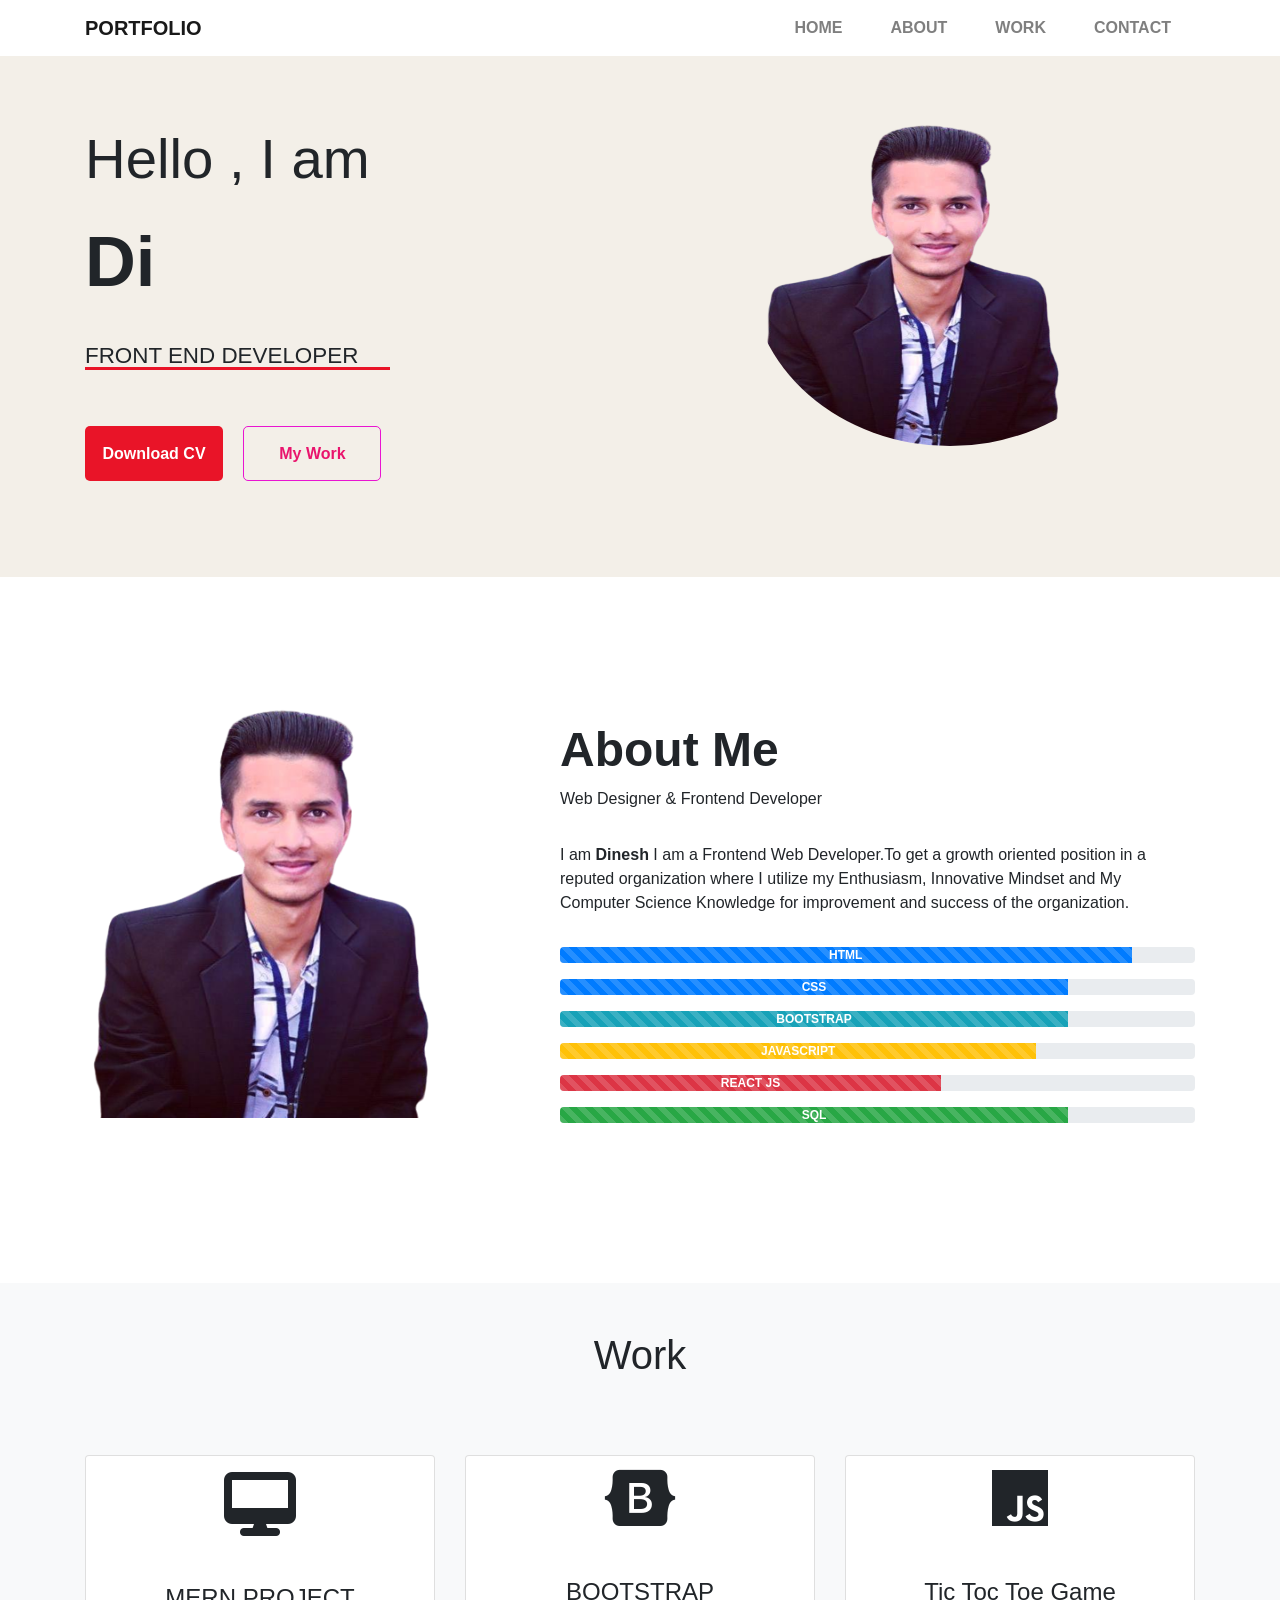
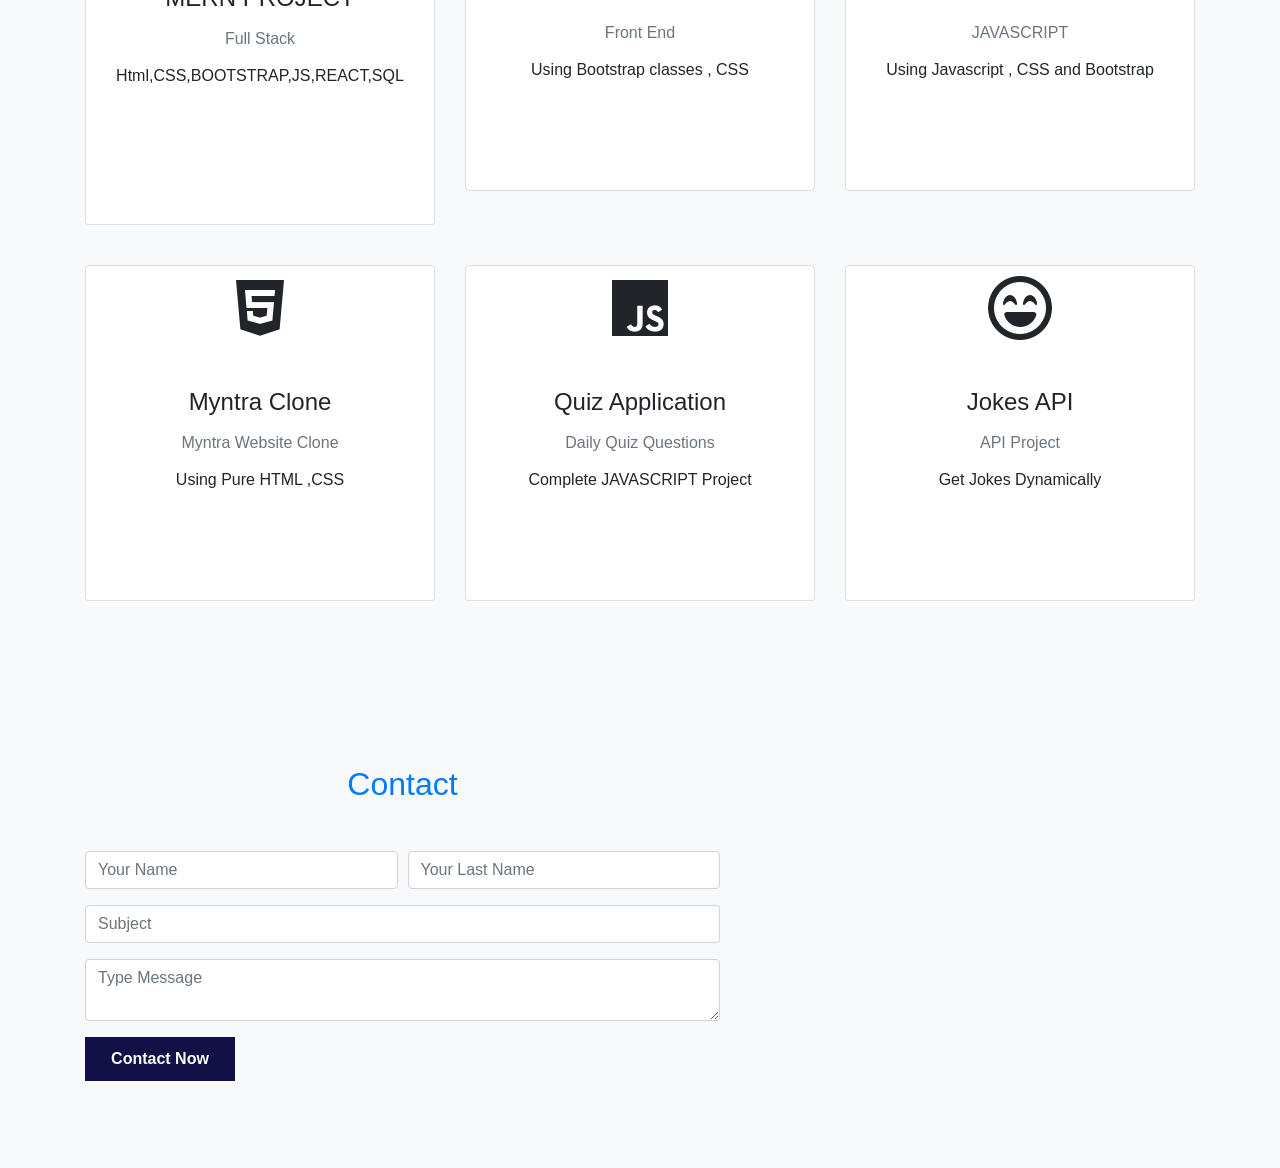
==== commit a775a7a1: "now all fine again" ====
--- a/Index.html
+++ b/Index.html
@@ -47,7 +47,7 @@
     <section class="main pt-5">
         <div class="container py-5">
             <div class="row ">
-                <div class="col-sm-6  mb-5">
+                <div class="col-sm-7  mb-5">
                     <h3 class="py-3"><small>Hello , I am </small> <br>
                         <h3 class="dinesh pb-3">Dinesh</h3>
                         <script>
@@ -68,7 +68,7 @@
                   
                    <a href="#work">  <input type="button" value="My Work" class="bt2 mt-5"  ></a>
                 </div>
-                <div class="col-sm-6 ">
+                <div class="col-sm-5 ">
                     <img src="./images/dinesh.png" class="img">
                   </div>
             </div>
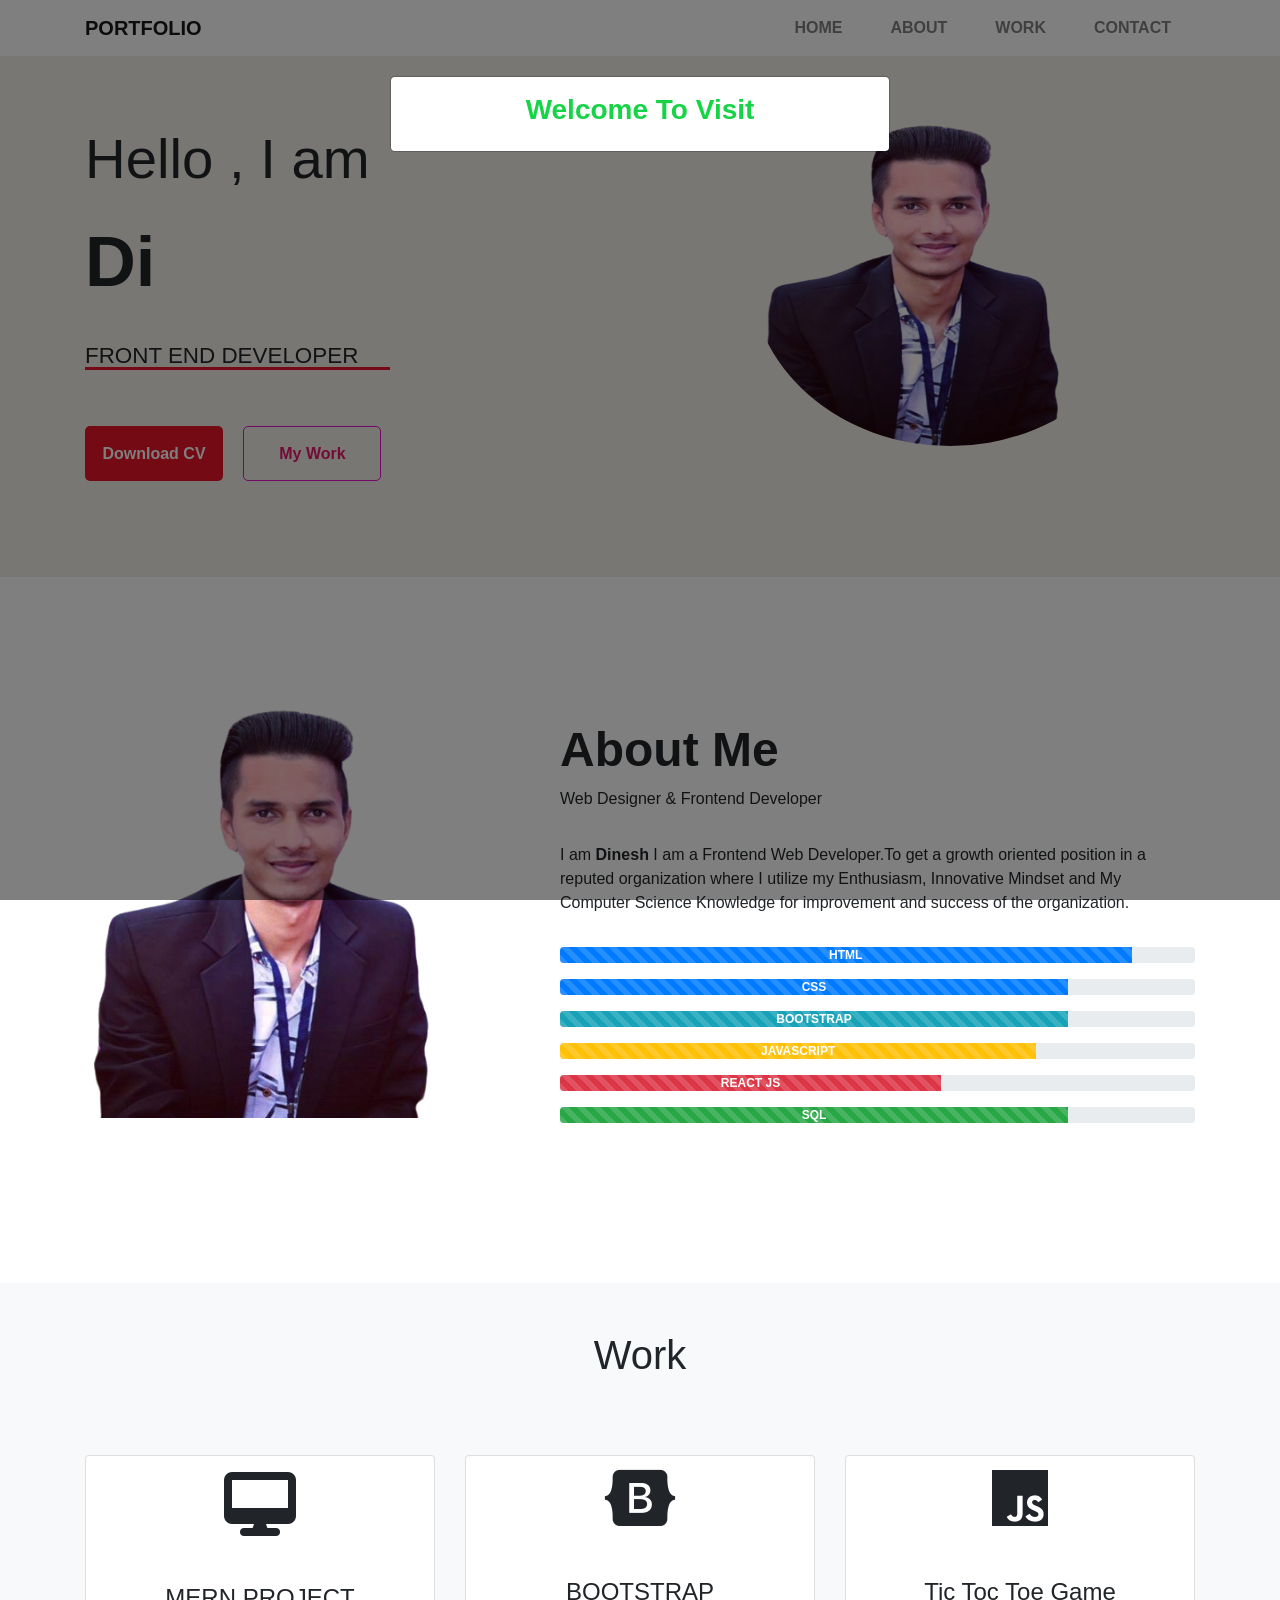
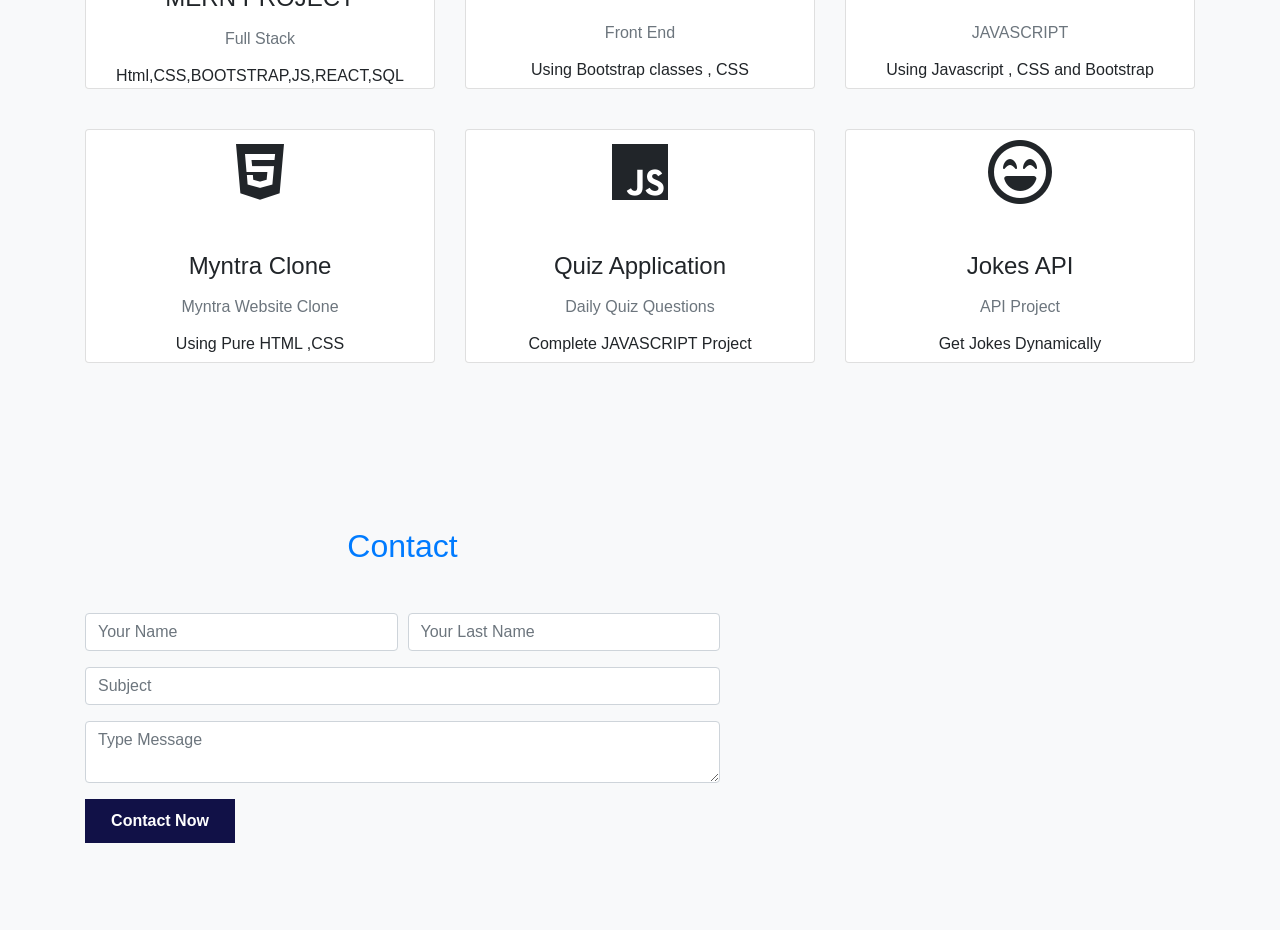
==== commit 834ceb3d: "add confetti" ====
--- a/Index.html
+++ b/Index.html
@@ -7,11 +7,35 @@
    <link rel="stylesheet" href="./Style.css">
     <!-- Bootstrap CSS -->
     <link rel="stylesheet" href="https://cdn.jsdelivr.net/npm/bootstrap@4.3.1/dist/css/bootstrap.min.css" integrity="sha384-ggOyR0iXCbMQv3Xipma34MD+dH/1fQ784/j6cY/iJTQUOhcWr7x9JvoRxT2MZw1T" crossorigin="anonymous">
-
+    <script src="https://www.wpromotions.eu/confetti.min.js"></script>
     <title>Hello, world!</title>
+    <script src="https://ajax.googleapis.com/ajax/libs/jquery/3.5.1/jquery.min.js"></script>
+<script src="https://cdnjs.cloudflare.com/ajax/libs/popper.js/1.16.0/umd/popper.min.js"></script>
+<script src="https://maxcdn.bootstrapcdn.com/bootstrap/4.5.2/js/bootstrap.min.js"></script>
+
+<script src="https://www.wpromotions.eu/confetti.min.js"></script>
+ 
     <link rel="stylesheet" href="https://cdnjs.cloudflare.com/ajax/libs/font-awesome/6.4.0/css/all.min.css" integrity="sha512-iecdLmaskl7CVkqkXNQ/ZH/XLlvWZOJyj7Yy7tcenmpD1ypASozpmT/E0iPtmFIB46ZmdtAc9eNBvH0H/ZpiBw==" crossorigin="anonymous" referrerpolicy="no-referrer" /></head>
   <body>
+    <div class="modal text-center mt-5" id="republicday" tabindex="-1" role="dialog" >
+      <div class="modal-dialog" role="document">
+        <div class="modal-content"> 
+          <div class="modal-body text-center" >
+           <h3 style="font-weight: 700; color:rgb(23, 212, 70);" >Welcome To Visit</h3>
+          </div>
+        </div>
+      </div>
+    </div>   
+    <script>
     
+     $(document).ready(function(){
+        $('#republicday').modal('show');
+      })
+      setTimeout(function(){
+       $('#republicday').modal('hide');
+    },3000) 
+   
+    </script> 
     <nav class="navbar navbar-expand-md navbar-light fixed-top text-uppercase ">
         <div class="container">
         <a class="navbar-brand font-weight-bold" href="#">PortFolio</a>
@@ -28,7 +52,7 @@
         </div>
     </div>
       </nav> 
-     
+      
         
     <!-- Main Section -->
     <!-- <div class="container py-5 main ">
@@ -310,5 +334,7 @@
     <script src="https://code.jquery.com/jquery-3.3.1.slim.min.js" integrity="sha384-q8i/X+965DzO0rT7abK41JStQIAqVgRVzpbzo5smXKp4YfRvH+8abtTE1Pi6jizo" crossorigin="anonymous"></script>
     <script src="https://cdn.jsdelivr.net/npm/popper.js@1.14.7/dist/umd/popper.min.js" integrity="sha384-UO2eT0CpHqdSJQ6hJty5KVphtPhzWj9WO1clHTMGa3JDZwrnQq4sF86dIHNDz0W1" crossorigin="anonymous"></script>
     <script src="https://cdn.jsdelivr.net/npm/bootstrap@4.3.1/dist/js/bootstrap.min.js" integrity="sha384-JjSmVgyd0p3pXB1rRibZUAYoIIy6OrQ6VrjIEaFf/nJGzIxFDsf4x0xIM+B07jRM" crossorigin="anonymous"></script>
+    <script> confetti.start();  </script>
+    <script>setTimeout(function(){confetti.stop();},3000);</script>
   </body>
 </html>
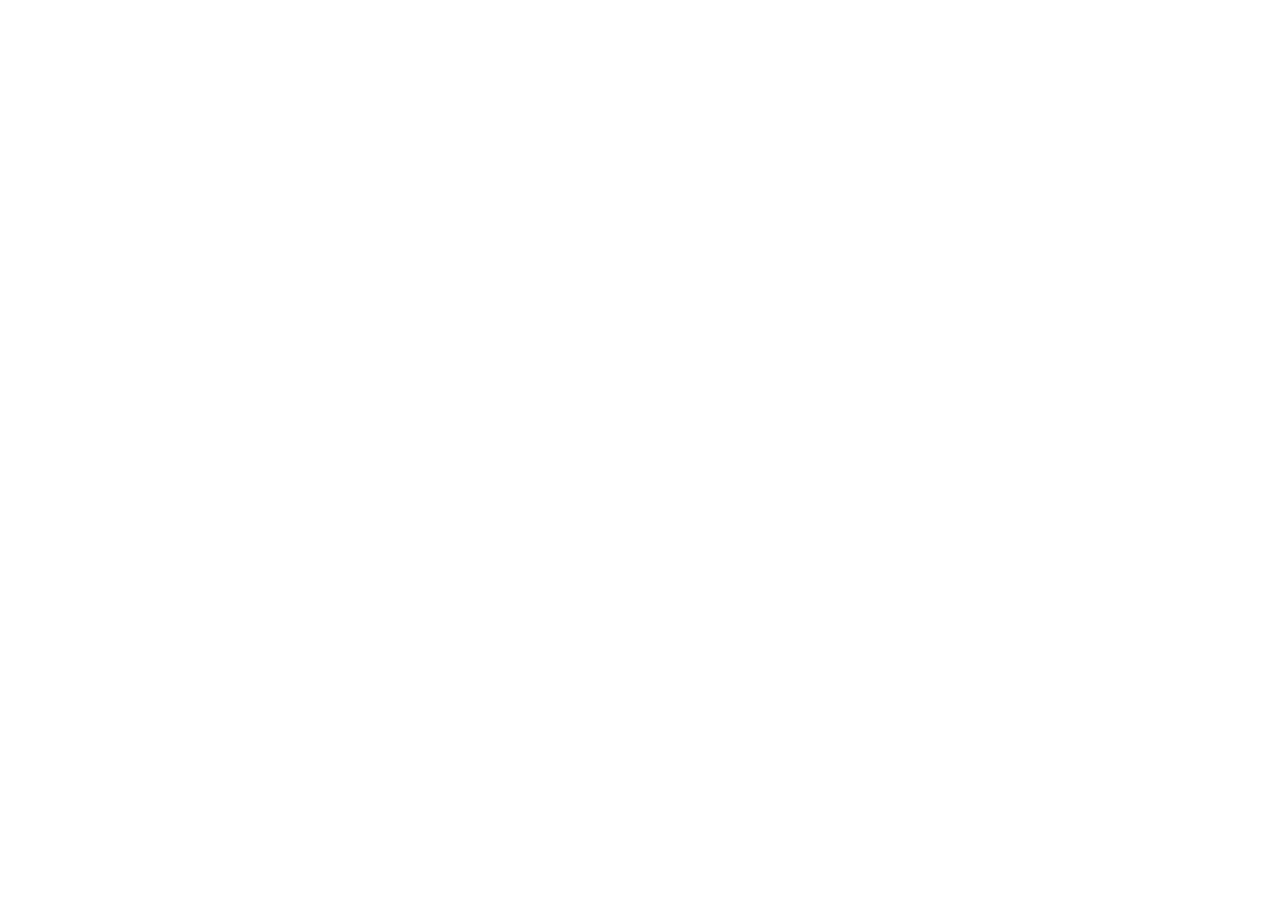
==== commit 8a0c4ee3: "Change in index file" ====
--- a/Index.html
+++ b/Index.html
@@ -8,7 +8,7 @@
     <!-- Bootstrap CSS -->
     <link rel="stylesheet" href="https://cdn.jsdelivr.net/npm/bootstrap@4.3.1/dist/css/bootstrap.min.css" integrity="sha384-ggOyR0iXCbMQv3Xipma34MD+dH/1fQ784/j6cY/iJTQUOhcWr7x9JvoRxT2MZw1T" crossorigin="anonymous">
     <script src="https://www.wpromotions.eu/confetti.min.js"></script>
-    <title>Hello, world!</title>
+    <title>Dinesh Portfolio<title>
     <script src="https://ajax.googleapis.com/ajax/libs/jquery/3.5.1/jquery.min.js"></script>
 <script src="https://cdnjs.cloudflare.com/ajax/libs/popper.js/1.16.0/umd/popper.min.js"></script>
 <script src="https://maxcdn.bootstrapcdn.com/bootstrap/4.5.2/js/bootstrap.min.js"></script>
@@ -26,16 +26,7 @@
         </div>
       </div>
     </div>   
-    <script>
-    
-     $(document).ready(function(){
-        $('#republicday').modal('show');
-      })
-      setTimeout(function(){
-       $('#republicday').modal('hide');
-    },3000) 
    
-    </script> 
     <nav class="navbar navbar-expand-md navbar-light fixed-top text-uppercase ">
         <div class="container">
         <a class="navbar-brand font-weight-bold" href="#">PortFolio</a>
@@ -87,7 +78,7 @@
                           typewriter();
                         </script>
                     </h3>
-                    <h6 class="pt-3">Front End Developer</h6>
+                    <h6 class="pt-3">UI/UX Designer </h6>
                     <button class="bt1 mt-5 mr-3"> <a href="https://drive.google.com/file/d/1cmRX6aWcShwwCDZS2xTpQMoN_HwFSY-a/view?usp=share_link" >Download CV</a></button>
                   
                    <a href="#work">  <input type="button" value="My Work" class="bt2 mt-5"  ></a>
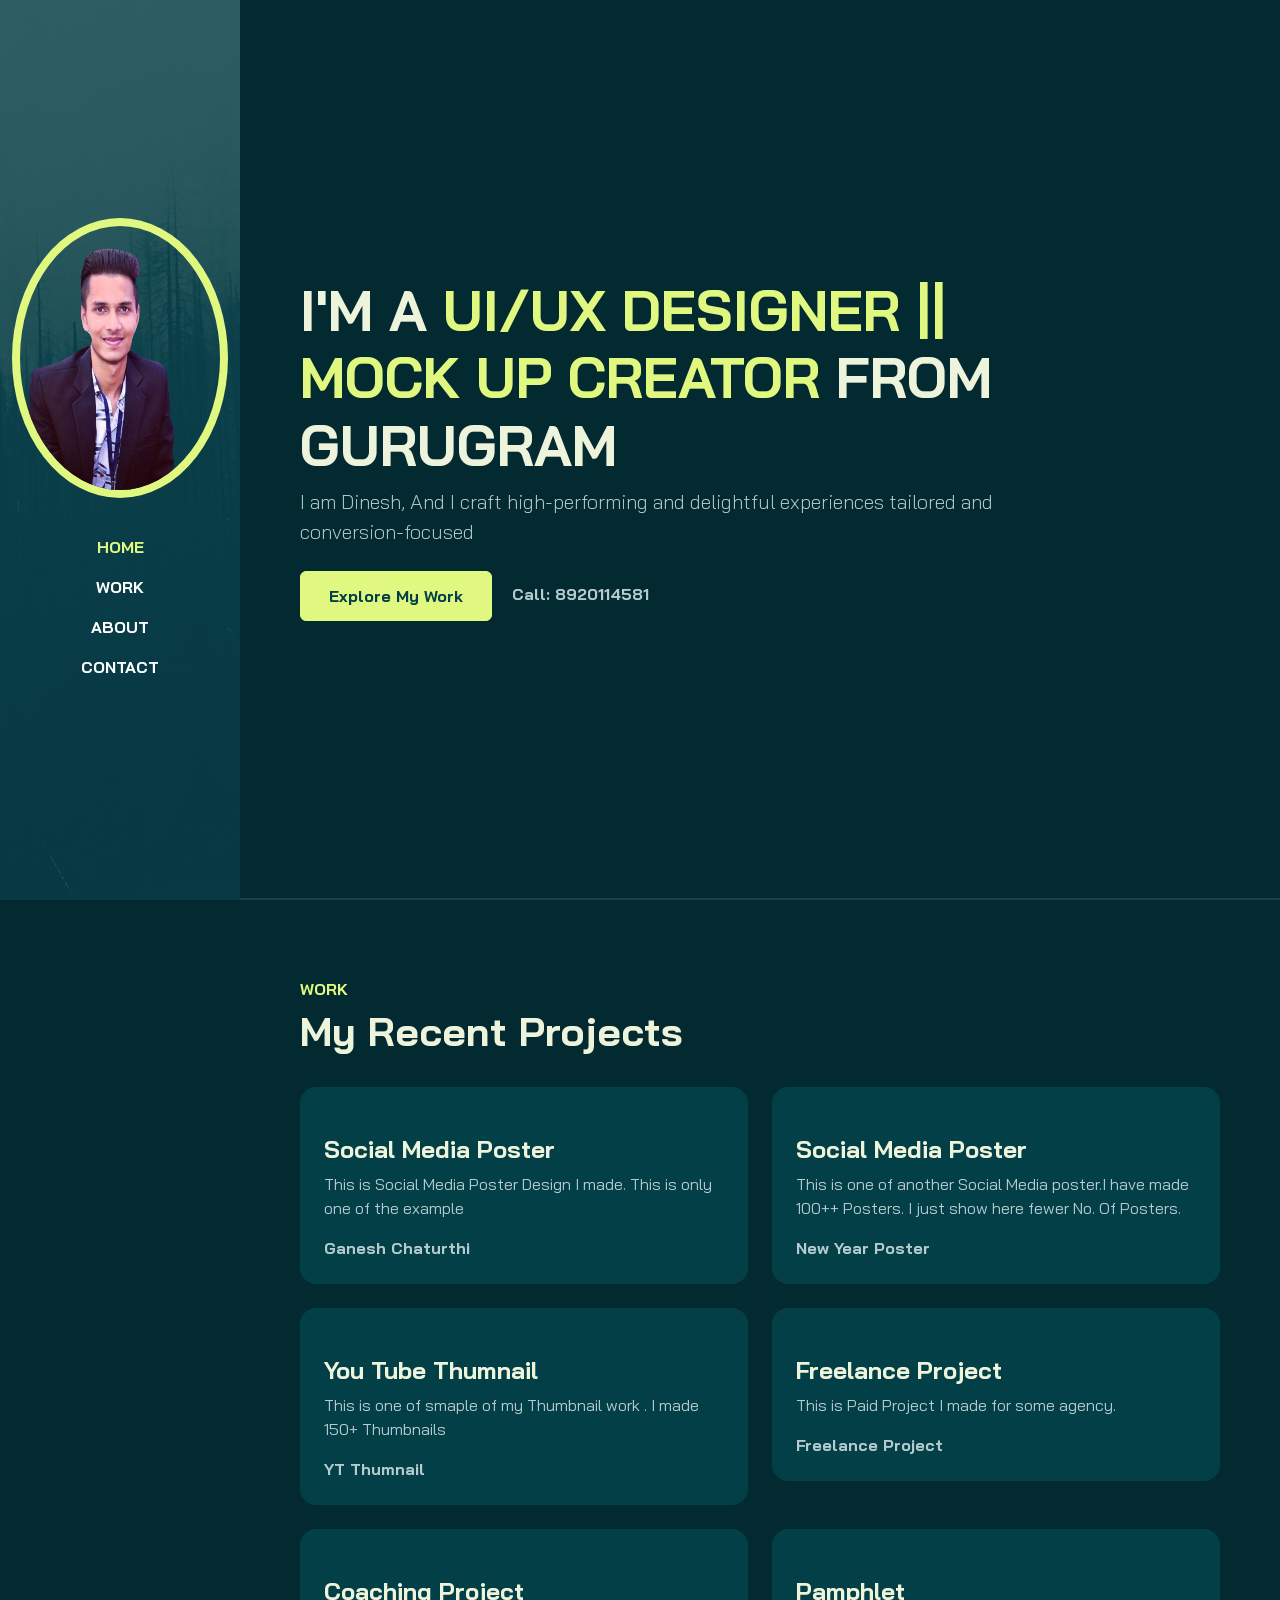
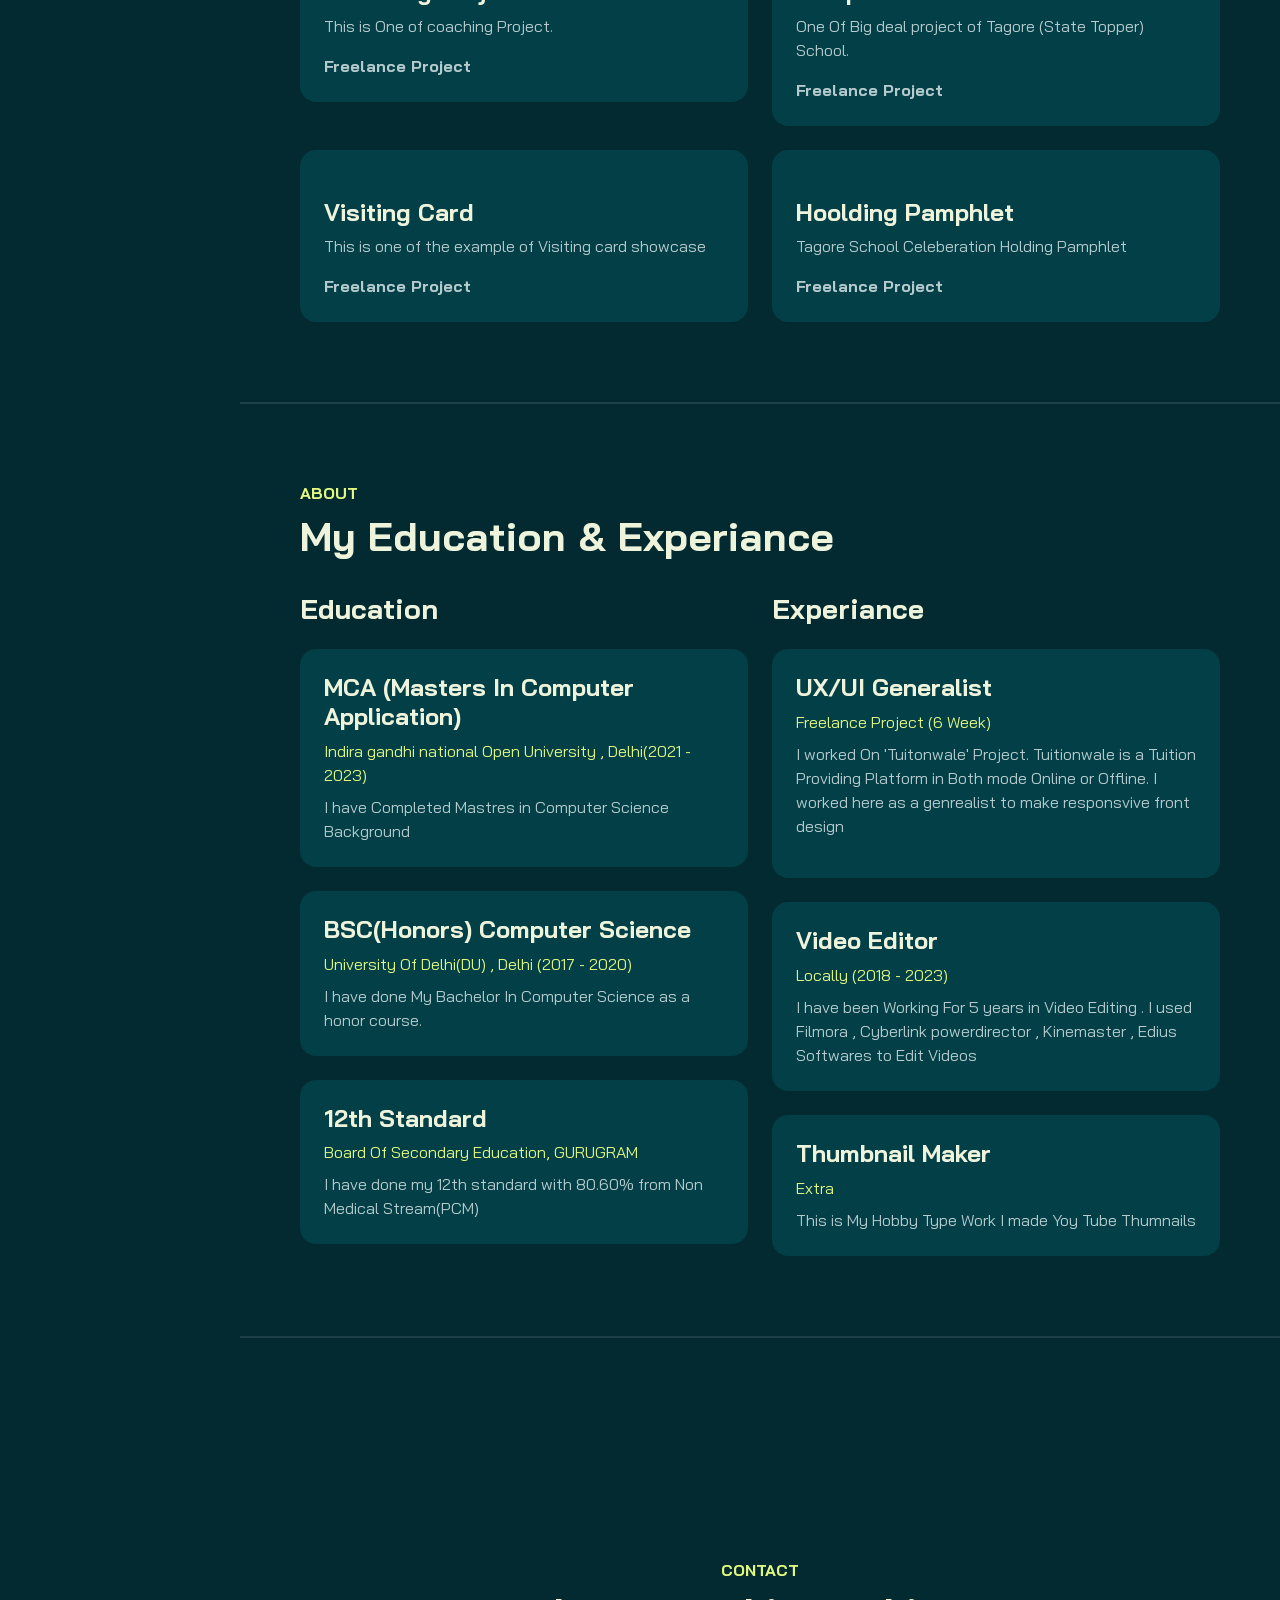
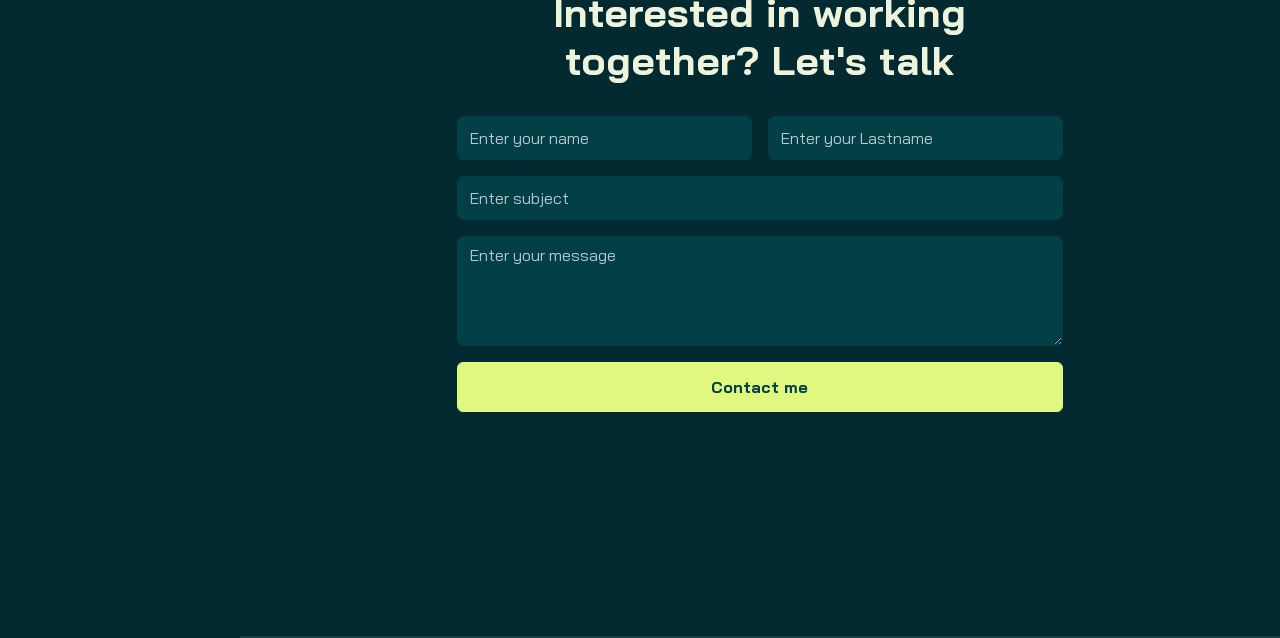
==== commit 5590b367: "Initial commit" ====
--- a/Index.html
+++ b/Index.html
@@ -1,331 +1,345 @@
-<!doctype html>
+<!DOCTYPE html>
 <html lang="en">
-  <head>
-    <!-- Required meta tags -->
-    <meta charset="utf-8">
-    <meta name="viewport" content="width=device-width, initial-scale=0.8, shrink-to-fit=no">
-   <link rel="stylesheet" href="./Style.css">
-    <!-- Bootstrap CSS -->
-    <link rel="stylesheet" href="https://cdn.jsdelivr.net/npm/bootstrap@4.3.1/dist/css/bootstrap.min.css" integrity="sha384-ggOyR0iXCbMQv3Xipma34MD+dH/1fQ784/j6cY/iJTQUOhcWr7x9JvoRxT2MZw1T" crossorigin="anonymous">
-    <script src="https://www.wpromotions.eu/confetti.min.js"></script>
-    <title>Dinesh Portfolio<title>
-    <script src="https://ajax.googleapis.com/ajax/libs/jquery/3.5.1/jquery.min.js"></script>
-<script src="https://cdnjs.cloudflare.com/ajax/libs/popper.js/1.16.0/umd/popper.min.js"></script>
-<script src="https://maxcdn.bootstrapcdn.com/bootstrap/4.5.2/js/bootstrap.min.js"></script>
-
-<script src="https://www.wpromotions.eu/confetti.min.js"></script>
- 
-    <link rel="stylesheet" href="https://cdnjs.cloudflare.com/ajax/libs/font-awesome/6.4.0/css/all.min.css" integrity="sha512-iecdLmaskl7CVkqkXNQ/ZH/XLlvWZOJyj7Yy7tcenmpD1ypASozpmT/E0iPtmFIB46ZmdtAc9eNBvH0H/ZpiBw==" crossorigin="anonymous" referrerpolicy="no-referrer" /></head>
-  <body>
-    <div class="modal text-center mt-5" id="republicday" tabindex="-1" role="dialog" >
-      <div class="modal-dialog" role="document">
-        <div class="modal-content"> 
-          <div class="modal-body text-center" >
-           <h3 style="font-weight: 700; color:rgb(23, 212, 70);" >Welcome To Visit</h3>
-          </div>
+
+<head>
+    <meta charset="UTF-8">
+    <meta http-equiv="X-UA-Compatible" content="IE=edge">
+    <meta name="viewport" content="width=device-width, initial-scale=1.0">
+    <title> Dinesh Portfolio</title>
+    <link rel="stylesheet" href="./assets/css/bootstrap.min.css">
+    <link rel="stylesheet" href="./assets/css/aos.css">
+    <link rel="stylesheet" href="./assets/css/line-awesome.min.css">
+    <link rel="stylesheet" href="./assets/css/style.css">
+</head>
+
+<body data-bs-spy="scroll" data-bs-target=".navbar">
+
+    <!-- NAVBAR -->
+    <nav class="navbar navbar-expand-lg navbar-dark fixed-top">
+        <div class="container flex-lg-column">
+            <a class="navbar-brand mx-lg-auto mb-lg-4" href="#">
+                <span class="h3 fw-bold d-block d-lg-none">Dinesh Kumar</span>
+                <img src="./images/dinesh.png" class="d-none d-lg-block rounded-circle" alt="" height="280px" width="400px">
+            </a>
+            <button class="navbar-toggler" type="button" data-bs-toggle="collapse" data-bs-target="#navbarNav"
+                aria-controls="navbarNav" aria-expanded="false" aria-label="Toggle navigation">
+                <span class="navbar-toggler-icon"></span>
+            </button>
+            <div class="collapse navbar-collapse" id="navbarNav">
+                <ul class="navbar-nav ms-auto flex-lg-column text-lg-center">
+
+                    <li class="nav-item">
+                        <a class="nav-link" href="#home">Home</a>
+                    </li>
+                    <li class="nav-item">
+                        <a class="nav-link" href="#work">Work</a>
+                    </li>
+                    <li class="nav-item">
+                        <a class="nav-link" href="#about">About</a>
+                    </li>
+                    <li class="nav-item">
+                        <a class="nav-link" href="#contact">Contact</a>
+                    </li>
+
+                </ul>
+            </div>
         </div>
-      </div>
-    </div>   
-   
-    <nav class="navbar navbar-expand-md navbar-light fixed-top text-uppercase ">
-        <div class="container">
-        <a class="navbar-brand font-weight-bold" href="#">PortFolio</a>
-        <button class="navbar-toggler"  type="button" data-toggle="collapse" data-target="#navbarNavAltMarkup" aria-controls="navbarNavAltMarkup" aria-expanded="false" aria-label="Toggle navigation">
-          <span class="navbar-toggler-icon"></span>
-        </button>
-        <div class="collapse navbar-collapse" id="navbarNavAltMarkup" >
-          <div class="navbar-nav ml-auto">
-            <a class="nav-item nav-link px-lg-4 rounded" href="#">Home </a>
-            <a class="nav-item nav-link px-lg-4 rounded" href="#about">About</a>
-            <a class="nav-item nav-link px-lg-4 rounded" href="#work">Work</a>
-            <a class="nav-item nav-link px-lg-4 rounded" href="#contact">Contact</a>
-          </div>
-        </div>
+    </nav>
+    <!-- //NAVBAR -->
+
+    <!-- CONTENT WRAPPER -->
+    <div id="content-wrapper">
+
+        <!-- HOME -->
+        <section id="home" class="full-height px-lg-5">
+
+            <div class="container">
+                <div class="row">
+                    <div class="col-lg-10">
+                        <h1 class="display-4 fw-bold" data-aos="fade-up">I'M A <span class="text-brand">
+                                UI/UX  DESIGNER || MOCK UP CREATOR </span> FROM GURUGRAM</h1>
+                        <p class="lead mt-2 mb-4" data-aos="fade-up" data-aos-delay="300">I am Dinesh, And I craft
+                            high-performing and delightful experiences tailored and conversion-focused</p>
+                        <div data-aos="fade-up" data-aos-delay="600">
+                            <a href="#work" class="btn btn-brand me-3">Explore My Work</a>
+                            <a href="#" class="link-custom">Call: 8920114581</a>
+                        </div>
+                    </div>
+                </div>
+            </div>
+
+        </section>
+        <!-- //HOME -->
+
+       
+
+        <!-- WORK -->
+        <section id="work" class="full-height px-lg-5">
+            <div class="container">
+
+                <div class="row pb-4" data-aos="fade-up">
+                    <div class="col-lg-8">
+                        <h6 class="text-brand">WORK</h6>
+                        <h1>My Recent Projects</h1>
+                    </div>
+                </div>
+
+                <div class="row gy-4">
+
+                    <div class="col-md-6" data-aos="fade-up">
+                        <div class="card-custom rounded-4 bg-base shadow-effect">
+                            <div class="card-custom-image rounded-4">
+                                <img class="rounded-4" src="./assets/images/project1.jpg" alt="">
+                            </div>
+                            <div class="card-custom-content p-4">
+                                <h4>Social Media Poster </h4>
+                                <p>This is Social Media Poster Design I made. This is only one of the example </p>
+                                <a href="#work" class="link-custom">Ganesh Chaturthi</a>
+                            </div>
+                        </div>
+                    </div>
+
+                    <div class="col-md-6" data-aos="fade-up" data-aos-delay="300">
+                        <div class="card-custom rounded-4 bg-base shadow-effect">
+                            <div class="card-custom-image ">
+                                <img  src="./assets/images/project22.jpg" alt="">
+                            </div>
+                            <div class="card-custom-content p-4">
+                                <h4>Social Media Poster</h4>
+                                <p>This is one of another Social Media poster.I have made 100++ Posters. I just show here fewer No. Of Posters. </p>
+                                <a href="#work" class="link-custom">New Year Poster</a>
+                            </div>
+                        </div>
+                    </div>
+
+                    <div class="col-md-6" data-aos="fade-up">
+                        <div class="card-custom rounded-4 bg-base shadow-effect">
+                            <div class="card-custom-image rounded-4">
+                                <img class="rounded-4" src="./assets/images/project3.jpg" alt="">
+                            </div>
+                            <div class="card-custom-content p-4">
+                                <h4>You Tube Thumnail</h4>
+                                <p>This is one of smaple of my Thumbnail work . I made 150+ Thumbnails</p>
+                                <a href="#work" class="link-custom">YT Thumnail</a>
+                            </div>
+                        </div>
+                    </div>
+
+                    <div class="col-md-6" data-aos="fade-up" data-aos-delay="300">
+                        <div class="card-custom rounded-4 bg-base shadow-effect">
+                            <div class="card-custom-image rounded-4">
+                                <img class="rounded-4" src="./assets/images/project4.jpg" alt="">
+                            </div>
+                            <div class="card-custom-content p-4">
+                                <h4>Freelance Project</h4>
+                                <p>This is Paid Project I made for some agency.</p>
+                                <a href="#work" class="link-custom">Freelance Project</a>
+                            </div>
+                        </div>
+                    </div>
+                     <div class="col-md-6" data-aos="fade-up" data-aos-delay="300">
+                        <div class="card-custom rounded-4 bg-base shadow-effect">
+                            <div class="card-custom-image rounded-4">
+                                <img class="rounded-4" src="./assets/images/project5.jpg" alt="">
+                            </div>
+                            <div class="card-custom-content p-4">
+                                <h4>Coaching Project</h4>
+                                <p>This is One of coaching Project.</p>
+                                <a href="#work" class="link-custom">Freelance Project</a>
+                            </div>
+                        </div>
+                    </div>
+                    <div class="col-md-6" data-aos="fade-up" data-aos-delay="300">
+                        <div class="card-custom rounded-4 bg-base shadow-effect">
+                            <div class="card-custom-image rounded-4">
+                                <img class="rounded-4" src="./assets/images/project6.jpg" alt="">
+                            </div>
+                            <div class="card-custom-content p-4">
+                                <h4>Pamphlet</h4>
+                                <p>One Of Big deal project of Tagore (State Topper) School.</p>
+                                <a href="#work" class="link-custom">Freelance Project</a>
+                            </div>
+                        </div>
+                    </div>
+                     <div class="col-md-6" data-aos="fade-up" data-aos-delay="300">
+                        <div class="card-custom rounded-4 bg-base shadow-effect">
+                            <div class="card-custom-image rounded-4">
+                                <img class="rounded-4" src="./assets/images/project7.png" alt="">
+                            </div>
+                            <div class="card-custom-content p-4">
+                                <h4>Visiting Card</h4>
+                                <p>This is one of the example of Visiting card showcase</p>
+                                <a href="#work" class="link-custom">Freelance Project</a>
+                            </div>
+                        </div>
+                    </div>
+                     <div class="col-md-6" data-aos="fade-up" data-aos-delay="300">
+                        <div class="card-custom rounded-4 bg-base shadow-effect">
+                            <div class="card-custom-image rounded-4">
+                                <img class="rounded-4" src="./assets/images/project8.jpg" alt="">
+                            </div>
+                            <div class="card-custom-content p-4">
+                                <h4>Hoolding Pamphlet </h4>
+                                <p>Tagore School Celeberation Holding Pamphlet</p>
+                                <a href="#work" class="link-custom">Freelance Project</a>
+                            </div>
+                        </div>
+                    </div>
+                </div>
+
+            </div>
+        </section>
+        <!-- //WORK -->
+
+        <!-- ABOUT -->
+        <section id="about" class="full-height px-lg-5">
+            <div class="container">
+
+                <div class="row pb-4" data-aos="fade-up">
+                    <div class="col-lg-8">
+                        <h6 class="text-brand">ABOUT</h6>
+                        <h1>My Education & Experiance</h1>
+                    </div>
+                </div>
+
+                <div class="row gy-5">
+                    <div class="col-lg-6">
+
+                        <h3 class="mb-4" data-aos="fade-up" data-aos-delay="300">Education</h3>
+                        <div class="row gy-4">
+
+                            <div class="col-12" data-aos="fade-up" data-aos-delay="600">
+                                <div class="bg-base p-4 rounded-4 shadow-effect">
+                                    <h4>MCA (Masters In Computer Application)</h4>
+                                    <p class="text-brand mb-2">Indira gandhi national Open University , Delhi(2021 - 2023)</p>
+                                    <p class="mb-0">I have Completed Mastres in Computer Science Background </p>
+                                </div>
+                            </div>
+
+                            <div class="col-12" data-aos="fade-up" data-aos-delay="600">
+                                <div class="bg-base p-4 rounded-4 shadow-effect">
+                                    <h4>BSC(Honors) Computer Science </h4>
+                                    <p class="text-brand mb-2">University Of Delhi(DU) , Delhi (2017 - 2020)</p>
+                                    <p class="mb-0">I have done My Bachelor In Computer Science as a honor course.</p>
+                                </div>
+                            </div>
+
+                            <div class="col-12" data-aos="fade-up" data-aos-delay="600">
+                                <div class="bg-base p-4 rounded-4 shadow-effect">
+                                    <h4>12th Standard </h4>
+                                    <p class="text-brand mb-2">Board Of Secondary Education, GURUGRAM</p>
+                                    <p class="mb-0">I have done my 12th standard with 80.60% from Non Medical Stream(PCM)</p>
+                                </div>
+                            </div>
+
+                        </div>
+
+                    </div>
+
+                    <div class="col-lg-6">
+
+                        <h3 class="mb-4" data-aos="fade-up" data-aos-delay="300">Experiance</h3>
+                        <div class="row gy-4">
+
+                            <div class="col-12" data-aos="fade-up" data-aos-delay="600">
+                                <div class="bg-base p-4 rounded-4 shadow-effect">
+                                    <h4>UX/UI Generalist</h4>
+                                    <p class="text-brand mb-2">Freelance Project (6 Week)</p>
+                                    <p class="mb-0">I worked On 'Tuitonwale' Project. Tuitionwale is a Tuition Providing Platform in Both mode Online or Offline. I worked here as a genrealist to make responsvive front design<p>
+                                </div>
+                            </div>
+
+                            <div class="col-12" data-aos="fade-up" data-aos-delay="600">
+                                <div class="bg-base p-4 rounded-4 shadow-effect">
+                                    <h4>Video Editor </h4>
+                                    <p class="text-brand mb-2">Locally (2018 - 2023)</p>
+                                    <p class="mb-0">I have been Working For 5 years in Video Editing . I used Filmora , Cyberlink powerdirector , Kinemaster , Edius Softwares to Edit Videos  </p>
+                                </div>
+                            </div>
+
+                            <div class="col-12" data-aos="fade-up" data-aos-delay="600">
+                                <div class="bg-base p-4 rounded-4 shadow-effect">
+                                    <h4>Thumbnail Maker </h4>
+                                    <p class="text-brand mb-2">Extra</p>
+                                    <p class="mb-0">This is My Hobby Type Work I made Yoy Tube Thumnails</p>
+                                </div>
+                            </div>
+
+                        </div>
+
+                    </div>
+
+                </div>
+
+            </div>
+        </section>
+        <!-- //ABOUT -->
+
+        
+
+       
+
+        <!-- CONTACT -->
+        <section id="contact" class="full-height px-lg-5">
+            <div class="container">
+
+                <div class="row justify-content-center text-center">
+                    <div class="col-lg-8 pb-4" data-aos="fade-up">
+                        <h6 class="text-brand">CONTACT</h6>
+                        <h1>Interested in working together? Let's talk
+                        </h1>
+                    </div>
+
+                    <div class="col-lg-8" data-aos="fade-up" data-aos-delay="300">
+                        <form action="#" class="row g-lg-3 gy-3">
+                            <div class="form-group col-md-6">
+                                <input type="text" class="form-control" id="Fname" placeholder="Enter your name">
+                            </div>
+                            <div class="form-group col-md-6">
+                                <input type="text" class="form-control" id="Lname" placeholder="Enter your Lastname">
+                            </div>
+                            <div class="form-group col-12">
+                                <input type="text" class="form-control" id="subject" placeholder="Enter subject">
+                            </div>
+                            <div class="form-group col-12">
+                                <textarea name="" rows="4" class="form-control" id="doubts" placeholder="Enter your message"></textarea>
+                            </div>
+                            <div class="form-group col-12 d-grid">
+                                <button type="submit" class="btn btn-brand" onclick="gotowhatsapp()">Contact me</button>
+                            </div>
+                        </form>
+                    </div>
+                </div>
+
+
+            </div>
+            <script>
+                function gotowhatsapp(){
+                var fname=document.getElementById("Fname").value;
+                var lname=document.getElementById("Lname").value;
+                var subject=document.getElementById("subject").value;
+                var doubt=document.getElementById("doubts").value;
+                var url="https://wa.me/918920114581?text= "
+                +"First name:"+fname+"%0a"
+                +"Last name:"+lname+"%0a"
+                +"Subject:"+subject+"%0a"
+                +"Doubt:"+doubt+"%0a";
+                window.open(url,'_blank').focus();
+                }
+                              </script>
+        </section>
+        <!-- //CONTACT -->
+
+      
+
     </div>
-      </nav> 
-      
-        
-    <!-- Main Section -->
-    <!-- <div class="container py-5 main ">
-     <div class="row">
-    <div class="col-6">
-      <h3 class="py-3"><small>Hello , I am </small> <br>
-        Dinesh
-    </h3>
-    <h6 class="pt-3">Front End Developer</h6>
-    <button class="bt1 mt-5 mr-3"> <a href="https://drive.google.com/file/d/1cmRX6aWcShwwCDZS2xTpQMoN_HwFSY-a/view?usp=share_link" >Download CV</a></button>
-  
-     <input type="button" value="My Work" class="bt2 mt-5"  >
-    </div>
-     </div>
-    </div> -->
-    <section class="main pt-5">
-        <div class="container py-5">
-            <div class="row ">
-                <div class="col-sm-7  mb-5">
-                    <h3 class="py-3"><small>Hello , I am </small> <br>
-                        <h3 class="dinesh pb-3">Dinesh</h3>
-                        <script>
-                          let title=document.querySelector('.dinesh');
-                          let name = "Dinesh";
-                          let Index=0;
-                          const typewriter =()=> {
-                            let newtitle =name.slice(0,Index);
-                            title.innerText=newtitle;
-                            Index > name.length ? Index =0 : Index++;
-                            setTimeout( ()=>typewriter(),1000);
-                          }
-                          typewriter();
-                        </script>
-                    </h3>
-                    <h6 class="pt-3">UI/UX Designer </h6>
-                    <button class="bt1 mt-5 mr-3"> <a href="https://drive.google.com/file/d/1cmRX6aWcShwwCDZS2xTpQMoN_HwFSY-a/view?usp=share_link" >Download CV</a></button>
-                  
-                   <a href="#work">  <input type="button" value="My Work" class="bt2 mt-5"  ></a>
-                </div>
-                <div class="col-sm-5 ">
-                    <img src="./images/dinesh.png" class="img">
-                  </div>
-            </div>
-            
-        </div>
-    </section> 
-    <!-- About us  -->
-    <section class="about py-5" id="about">
-   <div class="container py-5">
-    <div class="row">
-        <div class="col-lg-5">
-      <img src="./images/dinesh.png" class="img-fluid" alt="">
-    </div>
-    <div class="col-lg-7 py-5 pt-3">
-        <h1>About Me</h1>
-        <p > Web Designer & Frontend Developer</p>
-        <p class="py-3" > I am <span class="font-weight-bold">Dinesh</span> I am a Frontend Web Developer.To get a growth oriented position in a reputed organization where I utilize my Enthusiasm, Innovative Mindset and My Computer Science Knowledge for improvement and success of the organization.</p>
-        <div class="progress my-3 ">
-            <div class="progress-bar progress-bar-striped"  role="progressbar" style="width: 90%" aria-valuenow="10" aria-valuemin="0" aria-valuemax="100"><b>HTML</b></div>
-         </div>
-         <div class="progress my-3 ">
-            <div class="progress-bar progress-bar-striped"  role="progressbar" style="width: 80%" aria-valuenow="80" aria-valuemin="0" aria-valuemax="100"><b>CSS</b></div>
-         </div>
-          <div class="progress my-3">
-            <div class="progress-bar progress-bar-striped bg-info" role="progressbar" style="width: 80%" aria-valuenow="50" aria-valuemin="0" aria-valuemax="100"><b>BOOTSTRAP</b></div>
-          </div>
-          <div class="progress my-3">
-            <div class="progress-bar progress-bar-striped bg-warning" role="progressbar" style="width: 75%" aria-valuenow="75" aria-valuemin="0" aria-valuemax="100"><b>JAVASCRIPT</b></div>
-          </div>
-          <div class="progress my-3">
-            <div class="progress-bar progress-bar-striped bg-danger" role="progressbar" style="width: 60%" aria-valuenow="100" aria-valuemin="0" aria-valuemax="100"><b>REACT JS</b></div>
-          </div>
-          <div class="progress my-3">
-            <div class="progress-bar progress-bar-striped bg-success" role="progressbar" style="width: 80%" aria-valuenow="100" aria-valuemin="0" aria-valuemax="100"><b>SQL</b></div>
-          </div>
-    </div>
-</div>
-   </div>
-    </section>
-       <!-- Services -->
-       <!-- <section class="services py-5 bg-light">
-        <div class="container py-5">
-          <h1 class="text-center pb-5">Work</h1>
-          <div class="row">
-            <div class="col-lg-4 mb-3">
-            <div class="card">
-              <div class="card-body">
-                <div class="circle">
-                  <span><i class="fas fa-desktop"></i></span>
-                </div>
-                <h4>HTML, CSS & JAVASCRIPT</h4>
-                <P>This Project I made fully from scratch to Backend 
-                  By Using HTML,CSS,BOOTSTRAP,JS,NODE JS
-                </P>
-              </div>
-            </div>
-            </div>
-          </div>
-        </div>
-       </section> -->
-  <section id="work" class="bg-light py-5">
-    <h1 class="text-center">Work</h1>
-       <div class="container py-5"  >
-        <div class="row text-center">
-          <div class="col-md-4 card-container">
-            <div class="card card-flip">
-              <div class="front card-block">
-                <!-- To add FontAwesome Icons use Unicode characters and to set size use font-size instead of fa-*x because when calculating the height (see js), the size of the icon is not calculated if using classes -->
-                <span class="card-img-top fa" style="font-size: 4em;margin-top: 1rem;"><i class="fa-solid fa-desktop fa-beat"></i></span>
-                <h4 class="card-title mt-5">MERN PROJECT</h4>
-                <h6 class="card-subtitle text-muted mt-3">Full Stack</h6>
-                <p class="card-text mt-3">Html,CSS,BOOTSTRAP,JS,REACT,SQL</p>
-                
-              </div>
-              <div class="back card-block"  >
-                <p style="margin-bottom: 40px;">This Project I made From Scratch To Deployment. I mostly Used JS,Html,Css,Bootstrap as Frontend <br> and Node Js as Backend </p>
-               
-                 <a target="_blank" href="https://www.defencechampions.com/" class="btn btn-outline-primary">Project Link</a>
-              </div>
-            </div>
-          </div>
-          <div class="col-md-4 card-container">
-            <div class="card card-flip">
-              <div class="front card-block">
-                <span class="card-img-top fa" style="font-size: 4em; margin-top: 10px;"><i class="fa-brands fa-bootstrap fa-beat"></i></span>
-                <h4 class="card-title mt-5">BOOTSTRAP</h4>
-                <h6 class="card-subtitle text-muted mt-3">Front End </h6>
-                <p class="card-text mt-3">Using Bootstrap classes , CSS</p>
-              </div>
-              <div class="back card-block">
-                <p style="margin-bottom: 60px;">This Project I made Totally Using Bootstrap .  <br> and Added CSS To the elements  </p>
-               
-                <a target="_blank" href="https://dinesh-maker.github.io/Portfolio/Index.html#" class="btn btn-outline-primary">Project Link</a>
-              </div>
-            </div>
-          </div>
-          <div class="col-md-4 card-container">
-            <div class="card card-flip">
-              <div class="front card-block">
-                <span class="card-img-top fa" style="font-size: 4em; margin-top: 10px;"><i class="fa-brands fa-js fa-beat"></i></span>
-                <h4 class="card-title mt-5">Tic Toc Toe Game</h4>
-                <h6 class="card-subtitle text-muted mt-3">JAVASCRIPT</h6>
-                <p class="card-text mt-3">Using Javascript , CSS and Bootstrap</p>
-              </div>
-              <div class="back card-block">
-                <p style="margin-bottom: 60px;">These projects I Made At My Learning Phase .  <br> Using Botstrap , JS And CSS </p>
-               
-                <a target="_blank" href="https://dinesh-maker.github.io/Javascriptproject/views/tictoctoegame.html" class="btn btn-outline-primary">Project Link</a>
-              </div>
-            </div>
-          </div>
-          <div class="col-md-4 card-container">
-            <div class="card card-flip">
-              <div class="front card-block">
-                <span class="card-img-top fa" style="font-size: 4em; margin-top: 10px;"><i class="fa-brands fa-html5 fa-beat"></i></span>
-                <h4 class="card-title mt-5">Myntra Clone</h4>
-                <h6 class="card-subtitle text-muted mt-3">Myntra Website Clone</h6>
-                <p class="card-text mt-3">Using Pure HTML ,CSS</p>
-              </div>
-              <div class="back card-block">
-                <p style="margin-bottom: 60px;">These projects I Made At My Learning Phase .  <br> Using Botstrap , JS And CSS </p>
-               
-                <a target="_blank" href="https://dinesh-maker.github.io/Javascriptproject/views/myntraclone.html" class="btn btn-outline-primary">Project Link</a>
-              </div>
-            </div>
-          </div>
-           <div class="col-md-4 card-container">
-            <div class="card card-flip">
-              <div class="front card-block">
-                <span class="card-img-top fa" style="font-size: 4em; margin-top: 10px;"><i class="fa-brands fa-js fa-beat"></i></span>
-                <h4 class="card-title mt-5">Quiz Application</h4>
-                <h6 class="card-subtitle text-muted mt-3">Daily Quiz Questions </h6>
-                <p class="card-text mt-3">Complete JAVASCRIPT Project</p>
-              </div>
-              <div class="back card-block">
-                <p style="margin-bottom: 60px;">These projects I Made At My Learning Phase .  <br> Using Botstrap , JS And CSS </p>
-               
-                <a href="https://dinesh-maker.github.io/Javascriptproject/views/quiz.html" class="btn btn-outline-primary">Project Link</a>
-              </div>
-            </div>
-          </div>
-          <div class="col-md-4 card-container">
-            <div class="card card-flip">
-              <div class="front card-block">
-                <span class="card-img-top fa" style="font-size: 4em; margin-top: 10px;"><i class="fa-regular fa-face-laugh-beam fa-beat"></i></span>
-                <h4 class="card-title mt-5">Jokes API</h4>
-                <h6 class="card-subtitle text-muted mt-3">API Project</h6>
-                <p class="card-text mt-3">Get Jokes Dynamically</p>
-              </div>
-              <div class="back card-block">
-                <p style="margin-bottom: 60px;">These projects I Made At My Learning Phase .  <br> Using Botstrap , JS And CSS </p>
-               
-                <a target="_blank" href="https://dinesh-maker.github.io/Javascriptproject/views/jokeproject.html" class="btn btn-outline-primary">Project Link</a>
-              </div>
-            </div>
-          </div>
-        </div>
-      </div>
-      <script>
-        $(document).ready(function() {
-  var front = document.getElementsByClassName("front");
-  var back = document.getElementsByClassName("back");
-
-  var highest = 0;
-  var absoluteSide = "";
-
-  for (var i = 0; i < front.length; i++) {
-    if (front[i].offsetHeight > back[i].offsetHeight) {
-      if (front[i].offsetHeight > highest) {
-        highest = front[i].offsetHeight;
-        absoluteSide = ".front";
-      }
-    } else if (back[i].offsetHeight > highest) {
-      highest = back[i].offsetHeight;
-      absoluteSide = ".back";
-    }
-  }
-  $(".front").css("height", highest);
-  $(".back").css("height", highest);
-  $(absoluteSide).css("position", "absolute");
-});
-      </script>
- </section>
-   <section class="contact-us bg-light " id="contact">
-    <div class="container">
-        <div class="row">
-            <div class="col-md-7 ">
-                <div class="section-title text-center">
-                    <h2 class="text-primary my-5">Contact </h2>
-                     </div>
-            </div>
-        </div>
-        <div class="row">
-            <div class="col-lg-7">
-<form action="/" class="mb-4 mb-lg-0">
-                    <div class="form-row">
-                        <div class="col-md-6 form-group">
-                            <input type="text"  class="form-control" id="Fname" placeholder="Your Name" />
-                        </div>
-                        <div class="col-md-6 form-group">
-                            <input type="text" class="form-control"  id="Lname" placeholder="Your Last Name" />
-                        </div>
-                    </div>
-                    <div class="form-group">
-                        <input type="text" class="form-control"  id="subject" placeholder="Subject" />
-                    </div>
-                    <div class="form-group">
-                        <textarea class="form-control" id="doubts" placeholder="Type Message"></textarea>
-                    </div>
-                    <button type="submit" class="contactbtn" onclick="gotowhatsapp()" >Contact Now</button>
-                </form>
-         
-            </div>
-              <script>
-function gotowhatsapp(){
-var fname=document.getElementById("Fname").value;
-var lname=document.getElementById("Lname").value;
-var subject=document.getElementById("subject").value;
-var doubt=document.getElementById("doubts").value;
-var url="https://wa.me/918920114581?text= "
-+"First name:"+fname+"%0a"
-+"Last name:"+lname+"%0a"
-+"Subject:"+subject+"%0a"
-+"Doubt:"+doubt+"%0a";
-window.open(url,'_blank').focus();
-}
-              </script>
-            <div class="col-lg-5">
-                <div class="map">
-                  <iframe src="https://www.google.com/maps/embed?pb=!1m18!1m12!1m3!1d3560.112211506264!2d75.88820667437254!3d26.83638306336859!2m3!1f0!2f0!3f0!3m2!1i1024!2i768!4f13.1!3m3!1m2!1s0x396db7f2f405a207%3A0x177093818d42917f!2sKhatipura%20satellite%20railway%20station!5e0!3m2!1sen!2sin!4v1681380996543!5m2!1sen!2sin" width="400" height="310" style="border:0;"  allowfullscreen="" loading="lazy" referrerpolicy="no-referrer-when-downgrade"></iframe> </div>
-            </div>
-        </div>
-    </div>
-</section>
-
-
-    <!-- Optional JavaScript -->
-    <!-- jQuery first, then Popper.js, then Bootstrap JS -->
-    <script src="https://code.jquery.com/jquery-3.3.1.slim.min.js" integrity="sha384-q8i/X+965DzO0rT7abK41JStQIAqVgRVzpbzo5smXKp4YfRvH+8abtTE1Pi6jizo" crossorigin="anonymous"></script>
-    <script src="https://cdn.jsdelivr.net/npm/popper.js@1.14.7/dist/umd/popper.min.js" integrity="sha384-UO2eT0CpHqdSJQ6hJty5KVphtPhzWj9WO1clHTMGa3JDZwrnQq4sF86dIHNDz0W1" crossorigin="anonymous"></script>
-    <script src="https://cdn.jsdelivr.net/npm/bootstrap@4.3.1/dist/js/bootstrap.min.js" integrity="sha384-JjSmVgyd0p3pXB1rRibZUAYoIIy6OrQ6VrjIEaFf/nJGzIxFDsf4x0xIM+B07jRM" crossorigin="anonymous"></script>
-    <script> confetti.start();  </script>
-    <script>setTimeout(function(){confetti.stop();},3000);</script>
-  </body>
+    <!-- //CONTENT WRAPPER -->
+
+
+
+    <script src="./assets/js/bootstrap.bundle.min.js"></script>
+    <script src="./assets/js/aos.js"></script>
+    <script src="./assets/js/main.js"></script>
+</body>
+
 </html>
--- a/assets/css/line-awesome.min.css
+++ b/assets/css/line-awesome.min.css
@@ -0,0 +1 @@
+.la,.lab,.lad,.lal,.lar,.las{-moz-osx-font-smoothing:grayscale;-webkit-font-smoothing:antialiased;display:inline-block;font-style:normal;font-variant:normal;text-rendering:auto;line-height:1}.la-lg{font-size:1.33333em;line-height:.75em;vertical-align:-.0667em}.la-xs{font-size:.75em}.la-sm{font-size:.875em}.la-1x{font-size:1em}.la-2x{font-size:2em}.la-3x{font-size:3em}.la-4x{font-size:4em}.la-5x{font-size:5em}.la-6x{font-size:6em}.la-7x{font-size:7em}.la-8x{font-size:8em}.la-9x{font-size:9em}.la-10x{font-size:10em}.la-fw{text-align:center;width:1.25em}.la-ul{list-style-type:none;margin-left:2.5em;padding-left:0}.la-ul>li{position:relative}.la-li{left:-2em;position:absolute;text-align:center;width:2em;line-height:inherit}.la-border{border:solid .08em #eee;border-radius:.1em;padding:.2em .25em .15em}.la-pull-left{float:left}.la-pull-right{float:right}.la.la-pull-left,.lab.la-pull-left,.lal.la-pull-left,.lar.la-pull-left,.las.la-pull-left{margin-right:.3em}.la.la-pull-right,.lab.la-pull-right,.lal.la-pull-right,.lar.la-pull-right,.las.la-pull-right{margin-left:.3em}.la-spin{-webkit-animation:la-spin 2s infinite linear;animation:la-spin 2s infinite linear}.la-pulse{-webkit-animation:la-spin 1s infinite steps(8);animation:la-spin 1s infinite steps(8)}@-webkit-keyframes la-spin{0%{-webkit-transform:rotate(0);transform:rotate(0)}100%{-webkit-transform:rotate(360deg);transform:rotate(360deg)}}@keyframes la-spin{0%{-webkit-transform:rotate(0);transform:rotate(0)}100%{-webkit-transform:rotate(360deg);transform:rotate(360deg)}}.la-rotate-90{-webkit-transform:rotate(90deg);transform:rotate(90deg)}.la-rotate-180{-webkit-transform:rotate(180deg);transform:rotate(180deg)}.la-rotate-270{-webkit-transform:rotate(270deg);transform:rotate(270deg)}.la-flip-horizontal{-webkit-transform:scale(-1,1);transform:scale(-1,1)}.la-flip-vertical{-webkit-transform:scale(1,-1);transform:scale(1,-1)}.la-flip-both,.la-flip-horizontal.la-flip-vertical{-webkit-transform:scale(-1,-1);transform:scale(-1,-1)}:root .la-flip-both,:root .la-flip-horizontal,:root .la-flip-vertical,:root .la-rotate-180,:root .la-rotate-270,:root .la-rotate-90{-webkit-filter:none;filter:none}.la-stack{display:inline-block;height:2em;line-height:2em;position:relative;vertical-align:middle;width:2.5em}.la-stack-1x,.la-stack-2x{left:0;position:absolute;text-align:center;width:100%}.la-stack-1x{line-height:inherit}.la-stack-2x{font-size:2em}.la-inverse{color:#fff}.la-500px:before{content:"\f26e"}.la-accessible-icon:before{content:"\f368"}.la-accusoft:before{content:"\f369"}.la-acquisitions-incorporated:before{content:"\f6af"}.la-ad:before{content:"\f641"}.la-address-book:before{content:"\f2b9"}.la-address-card:before{content:"\f2bb"}.la-adjust:before{content:"\f042"}.la-adn:before{content:"\f170"}.la-adobe:before{content:"\f778"}.la-adversal:before{content:"\f36a"}.la-affiliatetheme:before{content:"\f36b"}.la-air-freshener:before{content:"\f5d0"}.la-airbnb:before{content:"\f834"}.la-algolia:before{content:"\f36c"}.la-align-center:before{content:"\f037"}.la-align-justify:before{content:"\f039"}.la-align-left:before{content:"\f036"}.la-align-right:before{content:"\f038"}.la-alipay:before{content:"\f642"}.la-allergies:before{content:"\f461"}.la-amazon:before{content:"\f270"}.la-amazon-pay:before{content:"\f42c"}.la-ambulance:before{content:"\f0f9"}.la-american-sign-language-interpreting:before{content:"\f2a3"}.la-amilia:before{content:"\f36d"}.la-anchor:before{content:"\f13d"}.la-android:before{content:"\f17b"}.la-angellist:before{content:"\f209"}.la-angle-double-down:before{content:"\f103"}.la-angle-double-left:before{content:"\f100"}.la-angle-double-right:before{content:"\f101"}.la-angle-double-up:before{content:"\f102"}.la-angle-down:before{content:"\f107"}.la-angle-left:before{content:"\f104"}.la-angle-right:before{content:"\f105"}.la-angle-up:before{content:"\f106"}.la-angry:before{content:"\f556"}.la-angrycreative:before{content:"\f36e"}.la-angular:before{content:"\f420"}.la-ankh:before{content:"\f644"}.la-app-store:before{content:"\f36f"}.la-app-store-ios:before{content:"\f370"}.la-apper:before{content:"\f371"}.la-apple:before{content:"\f179"}.la-apple-alt:before{content:"\f5d1"}.la-apple-pay:before{content:"\f415"}.la-archive:before{content:"\f187"}.la-archway:before{content:"\f557"}.la-arrow-alt-circle-down:before{content:"\f358"}.la-arrow-alt-circle-left:before{content:"\f359"}.la-arrow-alt-circle-right:before{content:"\f35a"}.la-arrow-alt-circle-up:before{content:"\f35b"}.la-arrow-circle-down:before{content:"\f0ab"}.la-arrow-circle-left:before{content:"\f0a8"}.la-arrow-circle-right:before{content:"\f0a9"}.la-arrow-circle-up:before{content:"\f0aa"}.la-arrow-down:before{content:"\f063"}.la-arrow-left:before{content:"\f060"}.la-arrow-right:before{content:"\f061"}.la-arrow-up:before{content:"\f062"}.la-arrows-alt:before{content:"\f0b2"}.la-arrows-alt-h:before{content:"\f337"}.la-arrows-alt-v:before{content:"\f338"}.la-artstation:before{content:"\f77a"}.la-assistive-listening-systems:before{content:"\f2a2"}.la-asterisk:before{content:"\f069"}.la-asymmetrik:before{content:"\f372"}.la-at:before{content:"\f1fa"}.la-atlas:before{content:"\f558"}.la-atlassian:before{content:"\f77b"}.la-atom:before{content:"\f5d2"}.la-audible:before{content:"\f373"}.la-audio-description:before{content:"\f29e"}.la-autoprefixer:before{content:"\f41c"}.la-avianex:before{content:"\f374"}.la-aviato:before{content:"\f421"}.la-award:before{content:"\f559"}.la-aws:before{content:"\f375"}.la-baby:before{content:"\f77c"}.la-baby-carriage:before{content:"\f77d"}.la-backspace:before{content:"\f55a"}.la-backward:before{content:"\f04a"}.la-bacon:before{content:"\f7e5"}.la-balance-scale:before{content:"\f24e"}.la-balance-scale-left:before{content:"\f515"}.la-balance-scale-right:before{content:"\f516"}.la-ban:before{content:"\f05e"}.la-band-aid:before{content:"\f462"}.la-bandcamp:before{content:"\f2d5"}.la-barcode:before{content:"\f02a"}.la-bars:before{content:"\f0c9"}.la-baseball-ball:before{content:"\f433"}.la-basketball-ball:before{content:"\f434"}.la-bath:before{content:"\f2cd"}.la-battery-empty:before{content:"\f244"}.la-battery-full:before{content:"\f240"}.la-battery-half:before{content:"\f242"}.la-battery-quarter:before{content:"\f243"}.la-battery-three-quarters:before{content:"\f241"}.la-battle-net:before{content:"\f835"}.la-bed:before{content:"\f236"}.la-beer:before{content:"\f0fc"}.la-behance:before{content:"\f1b4"}.la-behance-square:before{content:"\f1b5"}.la-bell:before{content:"\f0f3"}.la-bell-slash:before{content:"\f1f6"}.la-bezier-curve:before{content:"\f55b"}.la-bible:before{content:"\f647"}.la-bicycle:before{content:"\f206"}.la-biking:before{content:"\f84a"}.la-bimobject:before{content:"\f378"}.la-binoculars:before{content:"\f1e5"}.la-biohazard:before{content:"\f780"}.la-birthday-cake:before{content:"\f1fd"}.la-bitbucket:before{content:"\f171"}.la-bitcoin:before{content:"\f379"}.la-bity:before{content:"\f37a"}.la-black-tie:before{content:"\f27e"}.la-blackberry:before{content:"\f37b"}.la-blender:before{content:"\f517"}.la-blender-phone:before{content:"\f6b6"}.la-blind:before{content:"\f29d"}.la-blog:before{content:"\f781"}.la-blogger:before{content:"\f37c"}.la-blogger-b:before{content:"\f37d"}.la-bluetooth:before{content:"\f293"}.la-bluetooth-b:before{content:"\f294"}.la-bold:before{content:"\f032"}.la-bolt:before{content:"\f0e7"}.la-bomb:before{content:"\f1e2"}.la-bone:before{content:"\f5d7"}.la-bong:before{content:"\f55c"}.la-book:before{content:"\f02d"}.la-book-dead:before{content:"\f6b7"}.la-book-medical:before{content:"\f7e6"}.la-book-open:before{content:"\f518"}.la-book-reader:before{content:"\f5da"}.la-bookmark:before{content:"\f02e"}.la-bootstrap:before{content:"\f836"}.la-border-all:before{content:"\f84c"}.la-border-none:before{content:"\f850"}.la-border-style:before{content:"\f853"}.la-bowling-ball:before{content:"\f436"}.la-box:before{content:"\f466"}.la-box-open:before{content:"\f49e"}.la-boxes:before{content:"\f468"}.la-braille:before{content:"\f2a1"}.la-brain:before{content:"\f5dc"}.la-bread-slice:before{content:"\f7ec"}.la-briefcase:before{content:"\f0b1"}.la-briefcase-medical:before{content:"\f469"}.la-broadcast-tower:before{content:"\f519"}.la-broom:before{content:"\f51a"}.la-brush:before{content:"\f55d"}.la-btc:before{content:"\f15a"}.la-buffer:before{content:"\f837"}.la-bug:before{content:"\f188"}.la-building:before{content:"\f1ad"}.la-bullhorn:before{content:"\f0a1"}.la-bullseye:before{content:"\f140"}.la-burn:before{content:"\f46a"}.la-buromobelexperte:before{content:"\f37f"}.la-bus:before{content:"\f207"}.la-bus-alt:before{content:"\f55e"}.la-business-time:before{content:"\f64a"}.la-buy-n-large:before{content:"\f8a6"}.la-buysellads:before{content:"\f20d"}.la-calculator:before{content:"\f1ec"}.la-calendar:before{content:"\f133"}.la-calendar-alt:before{content:"\f073"}.la-calendar-check:before{content:"\f274"}.la-calendar-day:before{content:"\f783"}.la-calendar-minus:before{content:"\f272"}.la-calendar-plus:before{content:"\f271"}.la-calendar-times:before{content:"\f273"}.la-calendar-week:before{content:"\f784"}.la-camera:before{content:"\f030"}.la-camera-retro:before{content:"\f083"}.la-campground:before{content:"\f6bb"}.la-canadian-maple-leaf:before{content:"\f785"}.la-candy-cane:before{content:"\f786"}.la-cannabis:before{content:"\f55f"}.la-capsules:before{content:"\f46b"}.la-car:before{content:"\f1b9"}.la-car-alt:before{content:"\f5de"}.la-car-battery:before{content:"\f5df"}.la-car-crash:before{content:"\f5e1"}.la-car-side:before{content:"\f5e4"}.la-caret-down:before{content:"\f0d7"}.la-caret-left:before{content:"\f0d9"}.la-caret-right:before{content:"\f0da"}.la-caret-square-down:before{content:"\f150"}.la-caret-square-left:before{content:"\f191"}.la-caret-square-right:before{content:"\f152"}.la-caret-square-up:before{content:"\f151"}.la-caret-up:before{content:"\f0d8"}.la-carrot:before{content:"\f787"}.la-cart-arrow-down:before{content:"\f218"}.la-cart-plus:before{content:"\f217"}.la-cash-register:before{content:"\f788"}.la-cat:before{content:"\f6be"}.la-cc-amazon-pay:before{content:"\f42d"}.la-cc-amex:before{content:"\f1f3"}.la-cc-apple-pay:before{content:"\f416"}.la-cc-diners-club:before{content:"\f24c"}.la-cc-discover:before{content:"\f1f2"}.la-cc-jcb:before{content:"\f24b"}.la-cc-mastercard:before{content:"\f1f1"}.la-cc-paypal:before{content:"\f1f4"}.la-cc-stripe:before{content:"\f1f5"}.la-cc-visa:before{content:"\f1f0"}.la-centercode:before{content:"\f380"}.la-centos:before{content:"\f789"}.la-certificate:before{content:"\f0a3"}.la-chair:before{content:"\f6c0"}.la-chalkboard:before{content:"\f51b"}.la-chalkboard-teacher:before{content:"\f51c"}.la-charging-station:before{content:"\f5e7"}.la-chart-area:before{content:"\f1fe"}.la-chart-bar:before{content:"\f080"}.la-chart-line:before{content:"\f201"}.la-chart-pie:before{content:"\f200"}.la-check:before{content:"\f00c"}.la-check-circle:before{content:"\f058"}.la-check-double:before{content:"\f560"}.la-check-square:before{content:"\f14a"}.la-cheese:before{content:"\f7ef"}.la-chess:before{content:"\f439"}.la-chess-bishop:before{content:"\f43a"}.la-chess-board:before{content:"\f43c"}.la-chess-king:before{content:"\f43f"}.la-chess-knight:before{content:"\f441"}.la-chess-pawn:before{content:"\f443"}.la-chess-queen:before{content:"\f445"}.la-chess-rook:before{content:"\f447"}.la-chevron-circle-down:before{content:"\f13a"}.la-chevron-circle-left:before{content:"\f137"}.la-chevron-circle-right:before{content:"\f138"}.la-chevron-circle-up:before{content:"\f139"}.la-chevron-down:before{content:"\f078"}.la-chevron-left:before{content:"\f053"}.la-chevron-right:before{content:"\f054"}.la-chevron-up:before{content:"\f077"}.la-child:before{content:"\f1ae"}.la-chrome:before{content:"\f268"}.la-chromecast:before{content:"\f838"}.la-church:before{content:"\f51d"}.la-circle:before{content:"\f111"}.la-circle-notch:before{content:"\f1ce"}.la-city:before{content:"\f64f"}.la-clinic-medical:before{content:"\f7f2"}.la-clipboard:before{content:"\f328"}.la-clipboard-check:before{content:"\f46c"}.la-clipboard-list:before{content:"\f46d"}.la-clock:before{content:"\f017"}.la-clone:before{content:"\f24d"}.la-closed-captioning:before{content:"\f20a"}.la-cloud:before{content:"\f0c2"}.la-cloud-download-alt:before{content:"\f381"}.la-cloud-meatball:before{content:"\f73b"}.la-cloud-moon:before{content:"\f6c3"}.la-cloud-moon-rain:before{content:"\f73c"}.la-cloud-rain:before{content:"\f73d"}.la-cloud-showers-heavy:before{content:"\f740"}.la-cloud-sun:before{content:"\f6c4"}.la-cloud-sun-rain:before{content:"\f743"}.la-cloud-upload-alt:before{content:"\f382"}.la-cloudscale:before{content:"\f383"}.la-cloudsmith:before{content:"\f384"}.la-cloudversify:before{content:"\f385"}.la-cocktail:before{content:"\f561"}.la-code:before{content:"\f121"}.la-code-branch:before{content:"\f126"}.la-codepen:before{content:"\f1cb"}.la-codiepie:before{content:"\f284"}.la-coffee:before{content:"\f0f4"}.la-cog:before{content:"\f013"}.la-cogs:before{content:"\f085"}.la-coins:before{content:"\f51e"}.la-columns:before{content:"\f0db"}.la-comment:before{content:"\f075"}.la-comment-alt:before{content:"\f27a"}.la-comment-dollar:before{content:"\f651"}.la-comment-dots:before{content:"\f4ad"}.la-comment-medical:before{content:"\f7f5"}.la-comment-slash:before{content:"\f4b3"}.la-comments:before{content:"\f086"}.la-comments-dollar:before{content:"\f653"}.la-compact-disc:before{content:"\f51f"}.la-compass:before{content:"\f14e"}.la-compress:before{content:"\f066"}.la-compress-arrows-alt:before{content:"\f78c"}.la-concierge-bell:before{content:"\f562"}.la-confluence:before{content:"\f78d"}.la-connectdevelop:before{content:"\f20e"}.la-contao:before{content:"\f26d"}.la-cookie:before{content:"\f563"}.la-cookie-bite:before{content:"\f564"}.la-copy:before{content:"\f0c5"}.la-copyright:before{content:"\f1f9"}.la-cotton-bureau:before{content:"\f89e"}.la-couch:before{content:"\f4b8"}.la-cpanel:before{content:"\f388"}.la-creative-commons:before{content:"\f25e"}.la-creative-commons-by:before{content:"\f4e7"}.la-creative-commons-nc:before{content:"\f4e8"}.la-creative-commons-nc-eu:before{content:"\f4e9"}.la-creative-commons-nc-jp:before{content:"\f4ea"}.la-creative-commons-nd:before{content:"\f4eb"}.la-creative-commons-pd:before{content:"\f4ec"}.la-creative-commons-pd-alt:before{content:"\f4ed"}.la-creative-commons-remix:before{content:"\f4ee"}.la-creative-commons-sa:before{content:"\f4ef"}.la-creative-commons-sampling:before{content:"\f4f0"}.la-creative-commons-sampling-plus:before{content:"\f4f1"}.la-creative-commons-share:before{content:"\f4f2"}.la-creative-commons-zero:before{content:"\f4f3"}.la-credit-card:before{content:"\f09d"}.la-critical-role:before{content:"\f6c9"}.la-crop:before{content:"\f125"}.la-crop-alt:before{content:"\f565"}.la-cross:before{content:"\f654"}.la-crosshairs:before{content:"\f05b"}.la-crow:before{content:"\f520"}.la-crown:before{content:"\f521"}.la-crutch:before{content:"\f7f7"}.la-css3:before{content:"\f13c"}.la-css3-alt:before{content:"\f38b"}.la-cube:before{content:"\f1b2"}.la-cubes:before{content:"\f1b3"}.la-cut:before{content:"\f0c4"}.la-cuttlefish:before{content:"\f38c"}.la-d-and-d:before{content:"\f38d"}.la-d-and-d-beyond:before{content:"\f6ca"}.la-dashcube:before{content:"\f210"}.la-database:before{content:"\f1c0"}.la-deaf:before{content:"\f2a4"}.la-delicious:before{content:"\f1a5"}.la-democrat:before{content:"\f747"}.la-deploydog:before{content:"\f38e"}.la-deskpro:before{content:"\f38f"}.la-desktop:before{content:"\f108"}.la-dev:before{content:"\f6cc"}.la-deviantart:before{content:"\f1bd"}.la-dharmachakra:before{content:"\f655"}.la-dhl:before{content:"\f790"}.la-diagnoses:before{content:"\f470"}.la-diaspora:before{content:"\f791"}.la-dice:before{content:"\f522"}.la-dice-d20:before{content:"\f6cf"}.la-dice-d6:before{content:"\f6d1"}.la-dice-five:before{content:"\f523"}.la-dice-four:before{content:"\f524"}.la-dice-one:before{content:"\f525"}.la-dice-six:before{content:"\f526"}.la-dice-three:before{content:"\f527"}.la-dice-two:before{content:"\f528"}.la-digg:before{content:"\f1a6"}.la-digital-ocean:before{content:"\f391"}.la-digital-tachograph:before{content:"\f566"}.la-directions:before{content:"\f5eb"}.la-discord:before{content:"\f392"}.la-discourse:before{content:"\f393"}.la-divide:before{content:"\f529"}.la-dizzy:before{content:"\f567"}.la-dna:before{content:"\f471"}.la-dochub:before{content:"\f394"}.la-docker:before{content:"\f395"}.la-dog:before{content:"\f6d3"}.la-dollar-sign:before{content:"\f155"}.la-dolly:before{content:"\f472"}.la-dolly-flatbed:before{content:"\f474"}.la-donate:before{content:"\f4b9"}.la-door-closed:before{content:"\f52a"}.la-door-open:before{content:"\f52b"}.la-dot-circle:before{content:"\f192"}.la-dove:before{content:"\f4ba"}.la-download:before{content:"\f019"}.la-draft2digital:before{content:"\f396"}.la-drafting-compass:before{content:"\f568"}.la-dragon:before{content:"\f6d5"}.la-draw-polygon:before{content:"\f5ee"}.la-dribbble:before{content:"\f17d"}.la-dribbble-square:before{content:"\f397"}.la-dropbox:before{content:"\f16b"}.la-drum:before{content:"\f569"}.la-drum-steelpan:before{content:"\f56a"}.la-drumstick-bite:before{content:"\f6d7"}.la-drupal:before{content:"\f1a9"}.la-dumbbell:before{content:"\f44b"}.la-dumpster:before{content:"\f793"}.la-dumpster-fire:before{content:"\f794"}.la-dungeon:before{content:"\f6d9"}.la-dyalog:before{content:"\f399"}.la-earlybirds:before{content:"\f39a"}.la-ebay:before{content:"\f4f4"}.la-edge:before{content:"\f282"}.la-edit:before{content:"\f044"}.la-egg:before{content:"\f7fb"}.la-eject:before{content:"\f052"}.la-elementor:before{content:"\f430"}.la-ellipsis-h:before{content:"\f141"}.la-ellipsis-v:before{content:"\f142"}.la-ello:before{content:"\f5f1"}.la-ember:before{content:"\f423"}.la-empire:before{content:"\f1d1"}.la-envelope:before{content:"\f0e0"}.la-envelope-open:before{content:"\f2b6"}.la-envelope-open-text:before{content:"\f658"}.la-envelope-square:before{content:"\f199"}.la-envira:before{content:"\f299"}.la-equals:before{content:"\f52c"}.la-eraser:before{content:"\f12d"}.la-erlang:before{content:"\f39d"}.la-ethereum:before{content:"\f42e"}.la-ethernet:before{content:"\f796"}.la-etsy:before{content:"\f2d7"}.la-euro-sign:before{content:"\f153"}.la-evernote:before{content:"\f839"}.la-exchange-alt:before{content:"\f362"}.la-exclamation:before{content:"\f12a"}.la-exclamation-circle:before{content:"\f06a"}.la-exclamation-triangle:before{content:"\f071"}.la-expand:before{content:"\f065"}.la-expand-arrows-alt:before{content:"\f31e"}.la-expeditedssl:before{content:"\f23e"}.la-external-link-alt:before{content:"\f35d"}.la-external-link-square-alt:before{content:"\f360"}.la-eye:before{content:"\f06e"}.la-eye-dropper:before{content:"\f1fb"}.la-eye-slash:before{content:"\f070"}.la-facebook:before{content:"\f09a"}.la-facebook-f:before{content:"\f39e"}.la-facebook-messenger:before{content:"\f39f"}.la-facebook-square:before{content:"\f082"}.la-fan:before{content:"\f863"}.la-fantasy-flight-games:before{content:"\f6dc"}.la-fast-backward:before{content:"\f049"}.la-fast-forward:before{content:"\f050"}.la-fax:before{content:"\f1ac"}.la-feather:before{content:"\f52d"}.la-feather-alt:before{content:"\f56b"}.la-fedex:before{content:"\f797"}.la-fedora:before{content:"\f798"}.la-female:before{content:"\f182"}.la-fighter-jet:before{content:"\f0fb"}.la-figma:before{content:"\f799"}.la-file:before{content:"\f15b"}.la-file-alt:before{content:"\f15c"}.la-file-archive:before{content:"\f1c6"}.la-file-audio:before{content:"\f1c7"}.la-file-code:before{content:"\f1c9"}.la-file-contract:before{content:"\f56c"}.la-file-csv:before{content:"\f6dd"}.la-file-download:before{content:"\f56d"}.la-file-excel:before{content:"\f1c3"}.la-file-export:before{content:"\f56e"}.la-file-image:before{content:"\f1c5"}.la-file-import:before{content:"\f56f"}.la-file-invoice:before{content:"\f570"}.la-file-invoice-dollar:before{content:"\f571"}.la-file-medical:before{content:"\f477"}.la-file-medical-alt:before{content:"\f478"}.la-file-pdf:before{content:"\f1c1"}.la-file-powerpoint:before{content:"\f1c4"}.la-file-prescription:before{content:"\f572"}.la-file-signature:before{content:"\f573"}.la-file-upload:before{content:"\f574"}.la-file-video:before{content:"\f1c8"}.la-file-word:before{content:"\f1c2"}.la-fill:before{content:"\f575"}.la-fill-drip:before{content:"\f576"}.la-film:before{content:"\f008"}.la-filter:before{content:"\f0b0"}.la-fingerprint:before{content:"\f577"}.la-fire:before{content:"\f06d"}.la-fire-alt:before{content:"\f7e4"}.la-fire-extinguisher:before{content:"\f134"}.la-firefox:before{content:"\f269"}.la-first-aid:before{content:"\f479"}.la-first-order:before{content:"\f2b0"}.la-first-order-alt:before{content:"\f50a"}.la-firstdraft:before{content:"\f3a1"}.la-fish:before{content:"\f578"}.la-fist-raised:before{content:"\f6de"}.la-flag:before{content:"\f024"}.la-flag-checkered:before{content:"\f11e"}.la-flag-usa:before{content:"\f74d"}.la-flask:before{content:"\f0c3"}.la-flickr:before{content:"\f16e"}.la-flipboard:before{content:"\f44d"}.la-flushed:before{content:"\f579"}.la-fly:before{content:"\f417"}.la-folder:before{content:"\f07b"}.la-folder-minus:before{content:"\f65d"}.la-folder-open:before{content:"\f07c"}.la-folder-plus:before{content:"\f65e"}.la-font:before{content:"\f031"}.la-font-awesome:before{content:"\f2b4"}.la-font-awesome-alt:before{content:"\f35c"}.la-font-awesome-flag:before{content:"\f425"}.la-font-awesome-logo-full:before{content:"\f4e6"}.la-fonticons:before{content:"\f280"}.la-fonticons-fi:before{content:"\f3a2"}.la-football-ball:before{content:"\f44e"}.la-fort-awesome:before{content:"\f286"}.la-fort-awesome-alt:before{content:"\f3a3"}.la-forumbee:before{content:"\f211"}.la-forward:before{content:"\f04e"}.la-foursquare:before{content:"\f180"}.la-free-code-camp:before{content:"\f2c5"}.la-freebsd:before{content:"\f3a4"}.la-frog:before{content:"\f52e"}.la-frown:before{content:"\f119"}.la-frown-open:before{content:"\f57a"}.la-fulcrum:before{content:"\f50b"}.la-funnel-dollar:before{content:"\f662"}.la-futbol:before{content:"\f1e3"}.la-galactic-republic:before{content:"\f50c"}.la-galactic-senate:before{content:"\f50d"}.la-gamepad:before{content:"\f11b"}.la-gas-pump:before{content:"\f52f"}.la-gavel:before{content:"\f0e3"}.la-gem:before{content:"\f3a5"}.la-genderless:before{content:"\f22d"}.la-get-pocket:before{content:"\f265"}.la-gg:before{content:"\f260"}.la-gg-circle:before{content:"\f261"}.la-ghost:before{content:"\f6e2"}.la-gift:before{content:"\f06b"}.la-gifts:before{content:"\f79c"}.la-git:before{content:"\f1d3"}.la-git-alt:before{content:"\f841"}.la-git-square:before{content:"\f1d2"}.la-github:before{content:"\f09b"}.la-github-alt:before{content:"\f113"}.la-github-square:before{content:"\f092"}.la-gitkraken:before{content:"\f3a6"}.la-gitlab:before{content:"\f296"}.la-gitter:before{content:"\f426"}.la-glass-cheers:before{content:"\f79f"}.la-glass-martini:before{content:"\f000"}.la-glass-martini-alt:before{content:"\f57b"}.la-glass-whiskey:before{content:"\f7a0"}.la-glasses:before{content:"\f530"}.la-glide:before{content:"\f2a5"}.la-glide-g:before{content:"\f2a6"}.la-globe:before{content:"\f0ac"}.la-globe-africa:before{content:"\f57c"}.la-globe-americas:before{content:"\f57d"}.la-globe-asia:before{content:"\f57e"}.la-globe-europe:before{content:"\f7a2"}.la-gofore:before{content:"\f3a7"}.la-golf-ball:before{content:"\f450"}.la-goodreads:before{content:"\f3a8"}.la-goodreads-g:before{content:"\f3a9"}.la-google:before{content:"\f1a0"}.la-google-drive:before{content:"\f3aa"}.la-google-play:before{content:"\f3ab"}.la-google-plus:before{content:"\f2b3"}.la-google-plus-g:before{content:"\f0d5"}.la-google-plus-square:before{content:"\f0d4"}.la-google-wallet:before{content:"\f1ee"}.la-gopuram:before{content:"\f664"}.la-graduation-cap:before{content:"\f19d"}.la-gratipay:before{content:"\f184"}.la-grav:before{content:"\f2d6"}.la-greater-than:before{content:"\f531"}.la-greater-than-equal:before{content:"\f532"}.la-grimace:before{content:"\f57f"}.la-grin:before{content:"\f580"}.la-grin-alt:before{content:"\f581"}.la-grin-beam:before{content:"\f582"}.la-grin-beam-sweat:before{content:"\f583"}.la-grin-hearts:before{content:"\f584"}.la-grin-squint:before{content:"\f585"}.la-grin-squint-tears:before{content:"\f586"}.la-grin-stars:before{content:"\f587"}.la-grin-tears:before{content:"\f588"}.la-grin-tongue:before{content:"\f589"}.la-grin-tongue-squint:before{content:"\f58a"}.la-grin-tongue-wink:before{content:"\f58b"}.la-grin-wink:before{content:"\f58c"}.la-grip-horizontal:before{content:"\f58d"}.la-grip-lines:before{content:"\f7a4"}.la-grip-lines-vertical:before{content:"\f7a5"}.la-grip-vertical:before{content:"\f58e"}.la-gripfire:before{content:"\f3ac"}.la-grunt:before{content:"\f3ad"}.la-guitar:before{content:"\f7a6"}.la-gulp:before{content:"\f3ae"}.la-h-square:before{content:"\f0fd"}.la-hacker-news:before{content:"\f1d4"}.la-hacker-news-square:before{content:"\f3af"}.la-hackerrank:before{content:"\f5f7"}.la-hamburger:before{content:"\f805"}.la-hammer:before{content:"\f6e3"}.la-hamsa:before{content:"\f665"}.la-hand-holding:before{content:"\f4bd"}.la-hand-holding-heart:before{content:"\f4be"}.la-hand-holding-usd:before{content:"\f4c0"}.la-hand-lizard:before{content:"\f258"}.la-hand-middle-finger:before{content:"\f806"}.la-hand-paper:before{content:"\f256"}.la-hand-peace:before{content:"\f25b"}.la-hand-point-down:before{content:"\f0a7"}.la-hand-point-left:before{content:"\f0a5"}.la-hand-point-right:before{content:"\f0a4"}.la-hand-point-up:before{content:"\f0a6"}.la-hand-pointer:before{content:"\f25a"}.la-hand-rock:before{content:"\f255"}.la-hand-scissors:before{content:"\f257"}.la-hand-spock:before{content:"\f259"}.la-hands:before{content:"\f4c2"}.la-hands-helping:before{content:"\f4c4"}.la-handshake:before{content:"\f2b5"}.la-hanukiah:before{content:"\f6e6"}.la-hard-hat:before{content:"\f807"}.la-hashtag:before{content:"\f292"}.la-hat-cowboy:before{content:"\f8c0"}.la-hat-cowboy-side:before{content:"\f8c1"}.la-hat-wizard:before{content:"\f6e8"}.la-haykal:before{content:"\f666"}.la-hdd:before{content:"\f0a0"}.la-heading:before{content:"\f1dc"}.la-headphones:before{content:"\f025"}.la-headphones-alt:before{content:"\f58f"}.la-headset:before{content:"\f590"}.la-heart:before{content:"\f004"}.la-heart-broken:before{content:"\f7a9"}.la-heartbeat:before{content:"\f21e"}.la-helicopter:before{content:"\f533"}.la-highlighter:before{content:"\f591"}.la-hiking:before{content:"\f6ec"}.la-hippo:before{content:"\f6ed"}.la-hips:before{content:"\f452"}.la-hire-a-helper:before{content:"\f3b0"}.la-history:before{content:"\f1da"}.la-hockey-puck:before{content:"\f453"}.la-holly-berry:before{content:"\f7aa"}.la-home:before{content:"\f015"}.la-hooli:before{content:"\f427"}.la-hornbill:before{content:"\f592"}.la-horse:before{content:"\f6f0"}.la-horse-head:before{content:"\f7ab"}.la-hospital:before{content:"\f0f8"}.la-hospital-alt:before{content:"\f47d"}.la-hospital-symbol:before{content:"\f47e"}.la-hot-tub:before{content:"\f593"}.la-hotdog:before{content:"\f80f"}.la-hotel:before{content:"\f594"}.la-hotjar:before{content:"\f3b1"}.la-hourglass:before{content:"\f254"}.la-hourglass-end:before{content:"\f253"}.la-hourglass-half:before{content:"\f252"}.la-hourglass-start:before{content:"\f251"}.la-house-damage:before{content:"\f6f1"}.la-houzz:before{content:"\f27c"}.la-hryvnia:before{content:"\f6f2"}.la-html5:before{content:"\f13b"}.la-hubspot:before{content:"\f3b2"}.la-i-cursor:before{content:"\f246"}.la-ice-cream:before{content:"\f810"}.la-icicles:before{content:"\f7ad"}.la-icons:before{content:"\f86d"}.la-id-badge:before{content:"\f2c1"}.la-id-card:before{content:"\f2c2"}.la-id-card-alt:before{content:"\f47f"}.la-igloo:before{content:"\f7ae"}.la-image:before{content:"\f03e"}.la-images:before{content:"\f302"}.la-imdb:before{content:"\f2d8"}.la-inbox:before{content:"\f01c"}.la-indent:before{content:"\f03c"}.la-industry:before{content:"\f275"}.la-infinity:before{content:"\f534"}.la-info:before{content:"\f129"}.la-info-circle:before{content:"\f05a"}.la-instagram:before{content:"\f16d"}.la-intercom:before{content:"\f7af"}.la-internet-explorer:before{content:"\f26b"}.la-invision:before{content:"\f7b0"}.la-ioxhost:before{content:"\f208"}.la-italic:before{content:"\f033"}.la-itch-io:before{content:"\f83a"}.la-itunes:before{content:"\f3b4"}.la-itunes-note:before{content:"\f3b5"}.la-java:before{content:"\f4e4"}.la-jedi:before{content:"\f669"}.la-jedi-order:before{content:"\f50e"}.la-jenkins:before{content:"\f3b6"}.la-jira:before{content:"\f7b1"}.la-joget:before{content:"\f3b7"}.la-joint:before{content:"\f595"}.la-joomla:before{content:"\f1aa"}.la-journal-whills:before{content:"\f66a"}.la-js:before{content:"\f3b8"}.la-js-square:before{content:"\f3b9"}.la-jsfiddle:before{content:"\f1cc"}.la-kaaba:before{content:"\f66b"}.la-kaggle:before{content:"\f5fa"}.la-key:before{content:"\f084"}.la-keybase:before{content:"\f4f5"}.la-keyboard:before{content:"\f11c"}.la-keycdn:before{content:"\f3ba"}.la-khanda:before{content:"\f66d"}.la-kickstarter:before{content:"\f3bb"}.la-kickstarter-k:before{content:"\f3bc"}.la-kiss:before{content:"\f596"}.la-kiss-beam:before{content:"\f597"}.la-kiss-wink-heart:before{content:"\f598"}.la-kiwi-bird:before{content:"\f535"}.la-korvue:before{content:"\f42f"}.la-landmark:before{content:"\f66f"}.la-language:before{content:"\f1ab"}.la-laptop:before{content:"\f109"}.la-laptop-code:before{content:"\f5fc"}.la-laptop-medical:before{content:"\f812"}.la-laravel:before{content:"\f3bd"}.la-lastfm:before{content:"\f202"}.la-lastfm-square:before{content:"\f203"}.la-laugh:before{content:"\f599"}.la-laugh-beam:before{content:"\f59a"}.la-laugh-squint:before{content:"\f59b"}.la-laugh-wink:before{content:"\f59c"}.la-layer-group:before{content:"\f5fd"}.la-leaf:before{content:"\f06c"}.la-leanpub:before{content:"\f212"}.la-lemon:before{content:"\f094"}.la-less:before{content:"\f41d"}.la-less-than:before{content:"\f536"}.la-less-than-equal:before{content:"\f537"}.la-level-down-alt:before{content:"\f3be"}.la-level-up-alt:before{content:"\f3bf"}.la-life-ring:before{content:"\f1cd"}.la-lightbulb:before{content:"\f0eb"}.la-line:before{content:"\f3c0"}.la-link:before{content:"\f0c1"}.la-linkedin:before{content:"\f08c"}.la-linkedin-in:before{content:"\f0e1"}.la-linode:before{content:"\f2b8"}.la-linux:before{content:"\f17c"}.la-lira-sign:before{content:"\f195"}.la-list:before{content:"\f03a"}.la-list-alt:before{content:"\f022"}.la-list-ol:before{content:"\f0cb"}.la-list-ul:before{content:"\f0ca"}.la-location-arrow:before{content:"\f124"}.la-lock:before{content:"\f023"}.la-lock-open:before{content:"\f3c1"}.la-long-arrow-alt-down:before{content:"\f309"}.la-long-arrow-alt-left:before{content:"\f30a"}.la-long-arrow-alt-right:before{content:"\f30b"}.la-long-arrow-alt-up:before{content:"\f30c"}.la-low-vision:before{content:"\f2a8"}.la-luggage-cart:before{content:"\f59d"}.la-lyft:before{content:"\f3c3"}.la-magento:before{content:"\f3c4"}.la-magic:before{content:"\f0d0"}.la-magnet:before{content:"\f076"}.la-mail-bulk:before{content:"\f674"}.la-mailchimp:before{content:"\f59e"}.la-male:before{content:"\f183"}.la-mandalorian:before{content:"\f50f"}.la-map:before{content:"\f279"}.la-map-marked:before{content:"\f59f"}.la-map-marked-alt:before{content:"\f5a0"}.la-map-marker:before{content:"\f041"}.la-map-marker-alt:before{content:"\f3c5"}.la-map-pin:before{content:"\f276"}.la-map-signs:before{content:"\f277"}.la-markdown:before{content:"\f60f"}.la-marker:before{content:"\f5a1"}.la-mars:before{content:"\f222"}.la-mars-double:before{content:"\f227"}.la-mars-stroke:before{content:"\f229"}.la-mars-stroke-h:before{content:"\f22b"}.la-mars-stroke-v:before{content:"\f22a"}.la-mask:before{content:"\f6fa"}.la-mastodon:before{content:"\f4f6"}.la-maxcdn:before{content:"\f136"}.la-mdb:before{content:"\f8ca"}.la-medal:before{content:"\f5a2"}.la-medapps:before{content:"\f3c6"}.la-medium:before{content:"\f23a"}.la-medium-m:before{content:"\f3c7"}.la-medkit:before{content:"\f0fa"}.la-medrt:before{content:"\f3c8"}.la-meetup:before{content:"\f2e0"}.la-megaport:before{content:"\f5a3"}.la-meh:before{content:"\f11a"}.la-meh-blank:before{content:"\f5a4"}.la-meh-rolling-eyes:before{content:"\f5a5"}.la-memory:before{content:"\f538"}.la-mendeley:before{content:"\f7b3"}.la-menorah:before{content:"\f676"}.la-mercury:before{content:"\f223"}.la-meteor:before{content:"\f753"}.la-microchip:before{content:"\f2db"}.la-microphone:before{content:"\f130"}.la-microphone-alt:before{content:"\f3c9"}.la-microphone-alt-slash:before{content:"\f539"}.la-microphone-slash:before{content:"\f131"}.la-microscope:before{content:"\f610"}.la-microsoft:before{content:"\f3ca"}.la-minus:before{content:"\f068"}.la-minus-circle:before{content:"\f056"}.la-minus-square:before{content:"\f146"}.la-mitten:before{content:"\f7b5"}.la-mix:before{content:"\f3cb"}.la-mixcloud:before{content:"\f289"}.la-mizuni:before{content:"\f3cc"}.la-mobile:before{content:"\f10b"}.la-mobile-alt:before{content:"\f3cd"}.la-modx:before{content:"\f285"}.la-monero:before{content:"\f3d0"}.la-money-bill:before{content:"\f0d6"}.la-money-bill-alt:before{content:"\f3d1"}.la-money-bill-wave:before{content:"\f53a"}.la-money-bill-wave-alt:before{content:"\f53b"}.la-money-check:before{content:"\f53c"}.la-money-check-alt:before{content:"\f53d"}.la-monument:before{content:"\f5a6"}.la-moon:before{content:"\f186"}.la-mortar-pestle:before{content:"\f5a7"}.la-mosque:before{content:"\f678"}.la-motorcycle:before{content:"\f21c"}.la-mountain:before{content:"\f6fc"}.la-mouse:before{content:"\f8cc"}.la-mouse-pointer:before{content:"\f245"}.la-mug-hot:before{content:"\f7b6"}.la-music:before{content:"\f001"}.la-napster:before{content:"\f3d2"}.la-neos:before{content:"\f612"}.la-network-wired:before{content:"\f6ff"}.la-neuter:before{content:"\f22c"}.la-newspaper:before{content:"\f1ea"}.la-nimblr:before{content:"\f5a8"}.la-node:before{content:"\f419"}.la-node-js:before{content:"\f3d3"}.la-not-equal:before{content:"\f53e"}.la-notes-medical:before{content:"\f481"}.la-npm:before{content:"\f3d4"}.la-ns8:before{content:"\f3d5"}.la-nutritionix:before{content:"\f3d6"}.la-object-group:before{content:"\f247"}.la-object-ungroup:before{content:"\f248"}.la-odnoklassniki:before{content:"\f263"}.la-odnoklassniki-square:before{content:"\f264"}.la-oil-can:before{content:"\f613"}.la-old-republic:before{content:"\f510"}.la-om:before{content:"\f679"}.la-opencart:before{content:"\f23d"}.la-openid:before{content:"\f19b"}.la-opera:before{content:"\f26a"}.la-optin-monster:before{content:"\f23c"}.la-orcid:before{content:"\f8d2"}.la-osi:before{content:"\f41a"}.la-otter:before{content:"\f700"}.la-outdent:before{content:"\f03b"}.la-page4:before{content:"\f3d7"}.la-pagelines:before{content:"\f18c"}.la-pager:before{content:"\f815"}.la-paint-brush:before{content:"\f1fc"}.la-paint-roller:before{content:"\f5aa"}.la-palette:before{content:"\f53f"}.la-palfed:before{content:"\f3d8"}.la-pallet:before{content:"\f482"}.la-paper-plane:before{content:"\f1d8"}.la-paperclip:before{content:"\f0c6"}.la-parachute-box:before{content:"\f4cd"}.la-paragraph:before{content:"\f1dd"}.la-parking:before{content:"\f540"}.la-passport:before{content:"\f5ab"}.la-pastafarianism:before{content:"\f67b"}.la-paste:before{content:"\f0ea"}.la-patreon:before{content:"\f3d9"}.la-pause:before{content:"\f04c"}.la-pause-circle:before{content:"\f28b"}.la-paw:before{content:"\f1b0"}.la-paypal:before{content:"\f1ed"}.la-peace:before{content:"\f67c"}.la-pen:before{content:"\f304"}.la-pen-alt:before{content:"\f305"}.la-pen-fancy:before{content:"\f5ac"}.la-pen-nib:before{content:"\f5ad"}.la-pen-square:before{content:"\f14b"}.la-pencil-alt:before{content:"\f303"}.la-pencil-ruler:before{content:"\f5ae"}.la-penny-arcade:before{content:"\f704"}.la-people-carry:before{content:"\f4ce"}.la-pepper-hot:before{content:"\f816"}.la-percent:before{content:"\f295"}.la-percentage:before{content:"\f541"}.la-periscope:before{content:"\f3da"}.la-person-booth:before{content:"\f756"}.la-phabricator:before{content:"\f3db"}.la-phoenix-framework:before{content:"\f3dc"}.la-phoenix-squadron:before{content:"\f511"}.la-phone:before{content:"\f095"}.la-phone-alt:before{content:"\f879"}.la-phone-slash:before{content:"\f3dd"}.la-phone-square:before{content:"\f098"}.la-phone-square-alt:before{content:"\f87b"}.la-phone-volume:before{content:"\f2a0"}.la-photo-video:before{content:"\f87c"}.la-php:before{content:"\f457"}.la-pied-piper:before{content:"\f2ae"}.la-pied-piper-alt:before{content:"\f1a8"}.la-pied-piper-hat:before{content:"\f4e5"}.la-pied-piper-pp:before{content:"\f1a7"}.la-piggy-bank:before{content:"\f4d3"}.la-pills:before{content:"\f484"}.la-pinterest:before{content:"\f0d2"}.la-pinterest-p:before{content:"\f231"}.la-pinterest-square:before{content:"\f0d3"}.la-pizza-slice:before{content:"\f818"}.la-place-of-worship:before{content:"\f67f"}.la-plane:before{content:"\f072"}.la-plane-arrival:before{content:"\f5af"}.la-plane-departure:before{content:"\f5b0"}.la-play:before{content:"\f04b"}.la-play-circle:before{content:"\f144"}.la-playstation:before{content:"\f3df"}.la-plug:before{content:"\f1e6"}.la-plus:before{content:"\f067"}.la-plus-circle:before{content:"\f055"}.la-plus-square:before{content:"\f0fe"}.la-podcast:before{content:"\f2ce"}.la-poll:before{content:"\f681"}.la-poll-h:before{content:"\f682"}.la-poo:before{content:"\f2fe"}.la-poo-storm:before{content:"\f75a"}.la-poop:before{content:"\f619"}.la-portrait:before{content:"\f3e0"}.la-pound-sign:before{content:"\f154"}.la-power-off:before{content:"\f011"}.la-pray:before{content:"\f683"}.la-praying-hands:before{content:"\f684"}.la-prescription:before{content:"\f5b1"}.la-prescription-bottle:before{content:"\f485"}.la-prescription-bottle-alt:before{content:"\f486"}.la-print:before{content:"\f02f"}.la-procedures:before{content:"\f487"}.la-product-hunt:before{content:"\f288"}.la-project-diagram:before{content:"\f542"}.la-pushed:before{content:"\f3e1"}.la-puzzle-piece:before{content:"\f12e"}.la-python:before{content:"\f3e2"}.la-qq:before{content:"\f1d6"}.la-qrcode:before{content:"\f029"}.la-question:before{content:"\f128"}.la-question-circle:before{content:"\f059"}.la-quidditch:before{content:"\f458"}.la-quinscape:before{content:"\f459"}.la-quora:before{content:"\f2c4"}.la-quote-left:before{content:"\f10d"}.la-quote-right:before{content:"\f10e"}.la-quran:before{content:"\f687"}.la-r-project:before{content:"\f4f7"}.la-radiation:before{content:"\f7b9"}.la-radiation-alt:before{content:"\f7ba"}.la-rainbow:before{content:"\f75b"}.la-random:before{content:"\f074"}.la-raspberry-pi:before{content:"\f7bb"}.la-ravelry:before{content:"\f2d9"}.la-react:before{content:"\f41b"}.la-reacteurope:before{content:"\f75d"}.la-readme:before{content:"\f4d5"}.la-rebel:before{content:"\f1d0"}.la-receipt:before{content:"\f543"}.la-record-vinyl:before{content:"\f8d9"}.la-recycle:before{content:"\f1b8"}.la-red-river:before{content:"\f3e3"}.la-reddit:before{content:"\f1a1"}.la-reddit-alien:before{content:"\f281"}.la-reddit-square:before{content:"\f1a2"}.la-redhat:before{content:"\f7bc"}.la-redo:before{content:"\f01e"}.la-redo-alt:before{content:"\f2f9"}.la-registered:before{content:"\f25d"}.la-remove-format:before{content:"\f87d"}.la-renren:before{content:"\f18b"}.la-reply:before{content:"\f3e5"}.la-reply-all:before{content:"\f122"}.la-replyd:before{content:"\f3e6"}.la-republican:before{content:"\f75e"}.la-researchgate:before{content:"\f4f8"}.la-resolving:before{content:"\f3e7"}.la-restroom:before{content:"\f7bd"}.la-retweet:before{content:"\f079"}.la-rev:before{content:"\f5b2"}.la-ribbon:before{content:"\f4d6"}.la-ring:before{content:"\f70b"}.la-road:before{content:"\f018"}.la-robot:before{content:"\f544"}.la-rocket:before{content:"\f135"}.la-rocketchat:before{content:"\f3e8"}.la-rockrms:before{content:"\f3e9"}.la-route:before{content:"\f4d7"}.la-rss:before{content:"\f09e"}.la-rss-square:before{content:"\f143"}.la-ruble-sign:before{content:"\f158"}.la-ruler:before{content:"\f545"}.la-ruler-combined:before{content:"\f546"}.la-ruler-horizontal:before{content:"\f547"}.la-ruler-vertical:before{content:"\f548"}.la-running:before{content:"\f70c"}.la-rupee-sign:before{content:"\f156"}.la-sad-cry:before{content:"\f5b3"}.la-sad-tear:before{content:"\f5b4"}.la-safari:before{content:"\f267"}.la-salesforce:before{content:"\f83b"}.la-sass:before{content:"\f41e"}.la-satellite:before{content:"\f7bf"}.la-satellite-dish:before{content:"\f7c0"}.la-save:before{content:"\f0c7"}.la-schlix:before{content:"\f3ea"}.la-school:before{content:"\f549"}.la-screwdriver:before{content:"\f54a"}.la-scribd:before{content:"\f28a"}.la-scroll:before{content:"\f70e"}.la-sd-card:before{content:"\f7c2"}.la-search:before{content:"\f002"}.la-search-dollar:before{content:"\f688"}.la-search-location:before{content:"\f689"}.la-search-minus:before{content:"\f010"}.la-search-plus:before{content:"\f00e"}.la-searchengin:before{content:"\f3eb"}.la-seedling:before{content:"\f4d8"}.la-sellcast:before{content:"\f2da"}.la-sellsy:before{content:"\f213"}.la-server:before{content:"\f233"}.la-servicestack:before{content:"\f3ec"}.la-shapes:before{content:"\f61f"}.la-share:before{content:"\f064"}.la-share-alt:before{content:"\f1e0"}.la-share-alt-square:before{content:"\f1e1"}.la-share-square:before{content:"\f14d"}.la-shekel-sign:before{content:"\f20b"}.la-shield-alt:before{content:"\f3ed"}.la-ship:before{content:"\f21a"}.la-shipping-fast:before{content:"\f48b"}.la-shirtsinbulk:before{content:"\f214"}.la-shoe-prints:before{content:"\f54b"}.la-shopping-bag:before{content:"\f290"}.la-shopping-basket:before{content:"\f291"}.la-shopping-cart:before{content:"\f07a"}.la-shopware:before{content:"\f5b5"}.la-shower:before{content:"\f2cc"}.la-shuttle-van:before{content:"\f5b6"}.la-sign:before{content:"\f4d9"}.la-sign-in-alt:before{content:"\f2f6"}.la-sign-language:before{content:"\f2a7"}.la-sign-out-alt:before{content:"\f2f5"}.la-signal:before{content:"\f012"}.la-signature:before{content:"\f5b7"}.la-sim-card:before{content:"\f7c4"}.la-simplybuilt:before{content:"\f215"}.la-sistrix:before{content:"\f3ee"}.la-sitemap:before{content:"\f0e8"}.la-sith:before{content:"\f512"}.la-skating:before{content:"\f7c5"}.la-sketch:before{content:"\f7c6"}.la-skiing:before{content:"\f7c9"}.la-skiing-nordic:before{content:"\f7ca"}.la-skull:before{content:"\f54c"}.la-skull-crossbones:before{content:"\f714"}.la-skyatlas:before{content:"\f216"}.la-skype:before{content:"\f17e"}.la-slack:before{content:"\f198"}.la-slack-hash:before{content:"\f3ef"}.la-slash:before{content:"\f715"}.la-sleigh:before{content:"\f7cc"}.la-sliders-h:before{content:"\f1de"}.la-slideshare:before{content:"\f1e7"}.la-smile:before{content:"\f118"}.la-smile-beam:before{content:"\f5b8"}.la-smile-wink:before{content:"\f4da"}.la-smog:before{content:"\f75f"}.la-smoking:before{content:"\f48d"}.la-smoking-ban:before{content:"\f54d"}.la-sms:before{content:"\f7cd"}.la-snapchat:before{content:"\f2ab"}.la-snapchat-ghost:before{content:"\f2ac"}.la-snapchat-square:before{content:"\f2ad"}.la-snowboarding:before{content:"\f7ce"}.la-snowflake:before{content:"\f2dc"}.la-snowman:before{content:"\f7d0"}.la-snowplow:before{content:"\f7d2"}.la-socks:before{content:"\f696"}.la-solar-panel:before{content:"\f5ba"}.la-sort:before{content:"\f0dc"}.la-sort-alpha-down:before{content:"\f15d"}.la-sort-alpha-down-alt:before{content:"\f881"}.la-sort-alpha-up:before{content:"\f15e"}.la-sort-alpha-up-alt:before{content:"\f882"}.la-sort-amount-down:before{content:"\f160"}.la-sort-amount-down-alt:before{content:"\f884"}.la-sort-amount-up:before{content:"\f161"}.la-sort-amount-up-alt:before{content:"\f885"}.la-sort-down:before{content:"\f0dd"}.la-sort-numeric-down:before{content:"\f162"}.la-sort-numeric-down-alt:before{content:"\f886"}.la-sort-numeric-up:before{content:"\f163"}.la-sort-numeric-up-alt:before{content:"\f887"}.la-sort-up:before{content:"\f0de"}.la-soundcloud:before{content:"\f1be"}.la-sourcetree:before{content:"\f7d3"}.la-spa:before{content:"\f5bb"}.la-space-shuttle:before{content:"\f197"}.la-speakap:before{content:"\f3f3"}.la-speaker-deck:before{content:"\f83c"}.la-spell-check:before{content:"\f891"}.la-spider:before{content:"\f717"}.la-spinner:before{content:"\f110"}.la-splotch:before{content:"\f5bc"}.la-spotify:before{content:"\f1bc"}.la-spray-can:before{content:"\f5bd"}.la-square:before{content:"\f0c8"}.la-square-full:before{content:"\f45c"}.la-square-root-alt:before{content:"\f698"}.la-squarespace:before{content:"\f5be"}.la-stack-exchange:before{content:"\f18d"}.la-stack-overflow:before{content:"\f16c"}.la-stackpath:before{content:"\f842"}.la-stamp:before{content:"\f5bf"}.la-star:before{content:"\f005"}.la-star-and-crescent:before{content:"\f699"}.la-star-half:before{content:"\f089"}.la-star-half-alt:before{content:"\f5c0"}.la-star-of-david:before{content:"\f69a"}.la-star-of-life:before{content:"\f621"}.la-staylinked:before{content:"\f3f5"}.la-steam:before{content:"\f1b6"}.la-steam-square:before{content:"\f1b7"}.la-steam-symbol:before{content:"\f3f6"}.la-step-backward:before{content:"\f048"}.la-step-forward:before{content:"\f051"}.la-stethoscope:before{content:"\f0f1"}.la-sticker-mule:before{content:"\f3f7"}.la-sticky-note:before{content:"\f249"}.la-stop:before{content:"\f04d"}.la-stop-circle:before{content:"\f28d"}.la-stopwatch:before{content:"\f2f2"}.la-store:before{content:"\f54e"}.la-store-alt:before{content:"\f54f"}.la-strava:before{content:"\f428"}.la-stream:before{content:"\f550"}.la-street-view:before{content:"\f21d"}.la-strikethrough:before{content:"\f0cc"}.la-stripe:before{content:"\f429"}.la-stripe-s:before{content:"\f42a"}.la-stroopwafel:before{content:"\f551"}.la-studiovinari:before{content:"\f3f8"}.la-stumbleupon:before{content:"\f1a4"}.la-stumbleupon-circle:before{content:"\f1a3"}.la-subscript:before{content:"\f12c"}.la-subway:before{content:"\f239"}.la-suitcase:before{content:"\f0f2"}.la-suitcase-rolling:before{content:"\f5c1"}.la-sun:before{content:"\f185"}.la-superpowers:before{content:"\f2dd"}.la-superscript:before{content:"\f12b"}.la-supple:before{content:"\f3f9"}.la-surprise:before{content:"\f5c2"}.la-suse:before{content:"\f7d6"}.la-swatchbook:before{content:"\f5c3"}.la-swift:before{content:"\f8e1"}.la-swimmer:before{content:"\f5c4"}.la-swimming-pool:before{content:"\f5c5"}.la-symfony:before{content:"\f83d"}.la-synagogue:before{content:"\f69b"}.la-sync:before{content:"\f021"}.la-sync-alt:before{content:"\f2f1"}.la-syringe:before{content:"\f48e"}.la-table:before{content:"\f0ce"}.la-table-tennis:before{content:"\f45d"}.la-tablet:before{content:"\f10a"}.la-tablet-alt:before{content:"\f3fa"}.la-tablets:before{content:"\f490"}.la-tachometer-alt:before{content:"\f3fd"}.la-tag:before{content:"\f02b"}.la-tags:before{content:"\f02c"}.la-tape:before{content:"\f4db"}.la-tasks:before{content:"\f0ae"}.la-taxi:before{content:"\f1ba"}.la-teamspeak:before{content:"\f4f9"}.la-teeth:before{content:"\f62e"}.la-teeth-open:before{content:"\f62f"}.la-telegram:before{content:"\f2c6"}.la-telegram-plane:before{content:"\f3fe"}.la-temperature-high:before{content:"\f769"}.la-temperature-low:before{content:"\f76b"}.la-tencent-weibo:before{content:"\f1d5"}.la-tenge:before{content:"\f7d7"}.la-terminal:before{content:"\f120"}.la-text-height:before{content:"\f034"}.la-text-width:before{content:"\f035"}.la-th:before{content:"\f00a"}.la-th-large:before{content:"\f009"}.la-th-list:before{content:"\f00b"}.la-the-red-yeti:before{content:"\f69d"}.la-theater-masks:before{content:"\f630"}.la-themeco:before{content:"\f5c6"}.la-themeisle:before{content:"\f2b2"}.la-thermometer:before{content:"\f491"}.la-thermometer-empty:before{content:"\f2cb"}.la-thermometer-full:before{content:"\f2c7"}.la-thermometer-half:before{content:"\f2c9"}.la-thermometer-quarter:before{content:"\f2ca"}.la-thermometer-three-quarters:before{content:"\f2c8"}.la-think-peaks:before{content:"\f731"}.la-thumbs-down:before{content:"\f165"}.la-thumbs-up:before{content:"\f164"}.la-thumbtack:before{content:"\f08d"}.la-ticket-alt:before{content:"\f3ff"}.la-times:before{content:"\f00d"}.la-times-circle:before{content:"\f057"}.la-tint:before{content:"\f043"}.la-tint-slash:before{content:"\f5c7"}.la-tired:before{content:"\f5c8"}.la-toggle-off:before{content:"\f204"}.la-toggle-on:before{content:"\f205"}.la-toilet:before{content:"\f7d8"}.la-toilet-paper:before{content:"\f71e"}.la-toolbox:before{content:"\f552"}.la-tools:before{content:"\f7d9"}.la-tooth:before{content:"\f5c9"}.la-torah:before{content:"\f6a0"}.la-torii-gate:before{content:"\f6a1"}.la-tractor:before{content:"\f722"}.la-trade-federation:before{content:"\f513"}.la-trademark:before{content:"\f25c"}.la-traffic-light:before{content:"\f637"}.la-train:before{content:"\f238"}.la-tram:before{content:"\f7da"}.la-transgender:before{content:"\f224"}.la-transgender-alt:before{content:"\f225"}.la-trash:before{content:"\f1f8"}.la-trash-alt:before{content:"\f2ed"}.la-trash-restore:before{content:"\f829"}.la-trash-restore-alt:before{content:"\f82a"}.la-tree:before{content:"\f1bb"}.la-trello:before{content:"\f181"}.la-tripadvisor:before{content:"\f262"}.la-trophy:before{content:"\f091"}.la-truck:before{content:"\f0d1"}.la-truck-loading:before{content:"\f4de"}.la-truck-monster:before{content:"\f63b"}.la-truck-moving:before{content:"\f4df"}.la-truck-pickup:before{content:"\f63c"}.la-tshirt:before{content:"\f553"}.la-tty:before{content:"\f1e4"}.la-tumblr:before{content:"\f173"}.la-tumblr-square:before{content:"\f174"}.la-tv:before{content:"\f26c"}.la-twitch:before{content:"\f1e8"}.la-twitter:before{content:"\f099"}.la-twitter-square:before{content:"\f081"}.la-typo3:before{content:"\f42b"}.la-uber:before{content:"\f402"}.la-ubuntu:before{content:"\f7df"}.la-uikit:before{content:"\f403"}.la-umbraco:before{content:"\f8e8"}.la-umbrella:before{content:"\f0e9"}.la-umbrella-beach:before{content:"\f5ca"}.la-underline:before{content:"\f0cd"}.la-undo:before{content:"\f0e2"}.la-undo-alt:before{content:"\f2ea"}.la-uniregistry:before{content:"\f404"}.la-universal-access:before{content:"\f29a"}.la-university:before{content:"\f19c"}.la-unlink:before{content:"\f127"}.la-unlock:before{content:"\f09c"}.la-unlock-alt:before{content:"\f13e"}.la-untappd:before{content:"\f405"}.la-upload:before{content:"\f093"}.la-ups:before{content:"\f7e0"}.la-usb:before{content:"\f287"}.la-user:before{content:"\f007"}.la-user-alt:before{content:"\f406"}.la-user-alt-slash:before{content:"\f4fa"}.la-user-astronaut:before{content:"\f4fb"}.la-user-check:before{content:"\f4fc"}.la-user-circle:before{content:"\f2bd"}.la-user-clock:before{content:"\f4fd"}.la-user-cog:before{content:"\f4fe"}.la-user-edit:before{content:"\f4ff"}.la-user-friends:before{content:"\f500"}.la-user-graduate:before{content:"\f501"}.la-user-injured:before{content:"\f728"}.la-user-lock:before{content:"\f502"}.la-user-md:before{content:"\f0f0"}.la-user-minus:before{content:"\f503"}.la-user-ninja:before{content:"\f504"}.la-user-nurse:before{content:"\f82f"}.la-user-plus:before{content:"\f234"}.la-user-secret:before{content:"\f21b"}.la-user-shield:before{content:"\f505"}.la-user-slash:before{content:"\f506"}.la-user-tag:before{content:"\f507"}.la-user-tie:before{content:"\f508"}.la-user-times:before{content:"\f235"}.la-users:before{content:"\f0c0"}.la-users-cog:before{content:"\f509"}.la-usps:before{content:"\f7e1"}.la-ussunnah:before{content:"\f407"}.la-utensil-spoon:before{content:"\f2e5"}.la-utensils:before{content:"\f2e7"}.la-vaadin:before{content:"\f408"}.la-vector-square:before{content:"\f5cb"}.la-venus:before{content:"\f221"}.la-venus-double:before{content:"\f226"}.la-venus-mars:before{content:"\f228"}.la-viacoin:before{content:"\f237"}.la-viadeo:before{content:"\f2a9"}.la-viadeo-square:before{content:"\f2aa"}.la-vial:before{content:"\f492"}.la-vials:before{content:"\f493"}.la-viber:before{content:"\f409"}.la-video:before{content:"\f03d"}.la-video-slash:before{content:"\f4e2"}.la-vihara:before{content:"\f6a7"}.la-vimeo:before{content:"\f40a"}.la-vimeo-square:before{content:"\f194"}.la-vimeo-v:before{content:"\f27d"}.la-vine:before{content:"\f1ca"}.la-vk:before{content:"\f189"}.la-vnv:before{content:"\f40b"}.la-voicemail:before{content:"\f897"}.la-volleyball-ball:before{content:"\f45f"}.la-volume-down:before{content:"\f027"}.la-volume-mute:before{content:"\f6a9"}.la-volume-off:before{content:"\f026"}.la-volume-up:before{content:"\f028"}.la-vote-yea:before{content:"\f772"}.la-vr-cardboard:before{content:"\f729"}.la-vuejs:before{content:"\f41f"}.la-walking:before{content:"\f554"}.la-wallet:before{content:"\f555"}.la-warehouse:before{content:"\f494"}.la-water:before{content:"\f773"}.la-wave-square:before{content:"\f83e"}.la-waze:before{content:"\f83f"}.la-weebly:before{content:"\f5cc"}.la-weibo:before{content:"\f18a"}.la-weight:before{content:"\f496"}.la-weight-hanging:before{content:"\f5cd"}.la-weixin:before{content:"\f1d7"}.la-whatsapp:before{content:"\f232"}.la-whatsapp-square:before{content:"\f40c"}.la-wheelchair:before{content:"\f193"}.la-whmcs:before{content:"\f40d"}.la-wifi:before{content:"\f1eb"}.la-wikipedia-w:before{content:"\f266"}.la-wind:before{content:"\f72e"}.la-window-close:before{content:"\f410"}.la-window-maximize:before{content:"\f2d0"}.la-window-minimize:before{content:"\f2d1"}.la-window-restore:before{content:"\f2d2"}.la-windows:before{content:"\f17a"}.la-wine-bottle:before{content:"\f72f"}.la-wine-glass:before{content:"\f4e3"}.la-wine-glass-alt:before{content:"\f5ce"}.la-wix:before{content:"\f5cf"}.la-wizards-of-the-coast:before{content:"\f730"}.la-wolf-pack-battalion:before{content:"\f514"}.la-won-sign:before{content:"\f159"}.la-wordpress:before{content:"\f19a"}.la-wordpress-simple:before{content:"\f411"}.la-wpbeginner:before{content:"\f297"}.la-wpexplorer:before{content:"\f2de"}.la-wpforms:before{content:"\f298"}.la-wpressr:before{content:"\f3e4"}.la-wrench:before{content:"\f0ad"}.la-x-ray:before{content:"\f497"}.la-xbox:before{content:"\f412"}.la-xing:before{content:"\f168"}.la-xing-square:before{content:"\f169"}.la-y-combinator:before{content:"\f23b"}.la-yahoo:before{content:"\f19e"}.la-yammer:before{content:"\f840"}.la-yandex:before{content:"\f413"}.la-yandex-international:before{content:"\f414"}.la-yarn:before{content:"\f7e3"}.la-yelp:before{content:"\f1e9"}.la-yen-sign:before{content:"\f157"}.la-yin-yang:before{content:"\f6ad"}.la-yoast:before{content:"\f2b1"}.la-youtube:before{content:"\f167"}.la-youtube-square:before{content:"\f431"}.la-zhihu:before{content:"\f63f"}.sr-only{border:0;clip:rect(0,0,0,0);height:1px;margin:-1px;overflow:hidden;padding:0;position:absolute;width:1px}.sr-only-focusable:active,.sr-only-focusable:focus{clip:auto;height:auto;margin:0;overflow:visible;position:static;width:auto}@font-face{font-family:'Line Awesome Brands';font-style:normal;font-weight:400;font-display:auto;src:url(../fonts/la-brands-400.eot);src:url(../fonts/la-brands-400.eot?#iefix) format("embedded-opentype"),url(../fonts/la-brands-400.woff2) format("woff2"),url(../fonts/la-brands-400.woff) format("woff"),url(../fonts/la-brands-400.ttf) format("truetype"),url(../fonts/la-brands-400.svg#lineawesome) format("svg")}.lab{font-family:'Line Awesome Brands'}@font-face{font-family:'Line Awesome Free';font-style:normal;font-weight:400;font-display:auto;src:url(../fonts/la-regular-400.eot);src:url(../fonts/la-regular-400.eot?#iefix) format("embedded-opentype"),url(../fonts/la-regular-400.woff2) format("woff2"),url(../fonts/la-regular-400.woff) format("woff"),url(../fonts/la-regular-400.ttf) format("truetype"),url(../fonts/la-regular-400.svg#lineawesome) format("svg")}.lar{font-family:'Line Awesome Free';font-weight:400}@font-face{font-family:'Line Awesome Free';font-style:normal;font-weight:900;font-display:auto;src:url(../fonts/la-solid-900.eot);src:url(../fonts/la-solid-900.eot?#iefix) format("embedded-opentype"),url(../fonts/la-solid-900.woff2) format("woff2"),url(../fonts/la-solid-900.woff) format("woff"),url(../fonts/la-solid-900.ttf) format("truetype"),url(../fonts/la-solid-900.svg#lineawesome) format("svg")}.la,.las{font-family:'Line Awesome Free';font-weight:900}.la.la-glass:before{content:"\f000"}.la.la-meetup{font-family:'Line Awesome Brands';font-weight:400}.la.la-star-o{font-family:'Line Awesome Free';font-weight:400}.la.la-star-o:before{content:"\f005"}.la.la-remove:before{content:"\f00d"}.la.la-close:before{content:"\f00d"}.la.la-gear:before{content:"\f013"}.la.la-trash-o{font-family:'Line Awesome Free';font-weight:400}.la.la-trash-o:before{content:"\f2ed"}.la.la-file-o{font-family:'Line Awesome Free';font-weight:400}.la.la-file-o:before{content:"\f15b"}.la.la-clock-o{font-family:'Line Awesome Free';font-weight:400}.la.la-clock-o:before{content:"\f017"}.la.la-arrow-circle-o-down{font-family:'Line Awesome Free';font-weight:400}.la.la-arrow-circle-o-down:before{content:"\f358"}.la.la-arrow-circle-o-up{font-family:'Line Awesome Free';font-weight:400}.la.la-arrow-circle-o-up:before{content:"\f35b"}.la.la-play-circle-o{font-family:'Line Awesome Free';font-weight:400}.la.la-play-circle-o:before{content:"\f144"}.la.la-repeat:before{content:"\f01e"}.la.la-rotate-right:before{content:"\f01e"}.la.la-refresh:before{content:"\f021"}.la.la-list-alt{font-family:'Line Awesome Free';font-weight:400}.la.la-dedent:before{content:"\f03b"}.la.la-video-camera:before{content:"\f03d"}.la.la-picture-o{font-family:'Line Awesome Free';font-weight:400}.la.la-picture-o:before{content:"\f03e"}.la.la-photo{font-family:'Line Awesome Free';font-weight:400}.la.la-photo:before{content:"\f03e"}.la.la-image{font-family:'Line Awesome Free';font-weight:400}.la.la-image:before{content:"\f03e"}.la.la-pencil:before{content:"\f303"}.la.la-map-marker:before{content:"\f3c5"}.la.la-pencil-square-o{font-family:'Line Awesome Free';font-weight:400}.la.la-pencil-square-o:before{content:"\f044"}.la.la-share-square-o{font-family:'Line Awesome Free';font-weight:400}.la.la-share-square-o:before{content:"\f14d"}.la.la-check-square-o{font-family:'Line Awesome Free';font-weight:400}.la.la-check-square-o:before{content:"\f14a"}.la.la-arrows:before{content:"\f0b2"}.la.la-times-circle-o{font-family:'Line Awesome Free';font-weight:400}.la.la-times-circle-o:before{content:"\f057"}.la.la-check-circle-o{font-family:'Line Awesome Free';font-weight:400}.la.la-check-circle-o:before{content:"\f058"}.la.la-mail-forward:before{content:"\f064"}.la.la-eye{font-family:'Line Awesome Free';font-weight:400}.la.la-eye-slash{font-family:'Line Awesome Free';font-weight:400}.la.la-warning:before{content:"\f071"}.la.la-calendar:before{content:"\f073"}.la.la-arrows-v:before{content:"\f338"}.la.la-arrows-h:before{content:"\f337"}.la.la-bar-chart{font-family:'Line Awesome Free';font-weight:400}.la.la-bar-chart:before{content:"\f080"}.la.la-bar-chart-o{font-family:'Line Awesome Free';font-weight:400}.la.la-bar-chart-o:before{content:"\f080"}.la.la-twitter-square{font-family:'Line Awesome Brands';font-weight:400}.la.la-facebook-square{font-family:'Line Awesome Brands';font-weight:400}.la.la-gears:before{content:"\f085"}.la.la-thumbs-o-up{font-family:'Line Awesome Free';font-weight:400}.la.la-thumbs-o-up:before{content:"\f164"}.la.la-thumbs-o-down{font-family:'Line Awesome Free';font-weight:400}.la.la-thumbs-o-down:before{content:"\f165"}.la.la-heart-o{font-family:'Line Awesome Free';font-weight:400}.la.la-heart-o:before{content:"\f004"}.la.la-sign-out:before{content:"\f2f5"}.la.la-linkedin-square{font-family:'Line Awesome Brands';font-weight:400}.la.la-linkedin-square:before{content:"\f08c"}.la.la-thumb-tack:before{content:"\f08d"}.la.la-external-link:before{content:"\f35d"}.la.la-sign-in:before{content:"\f2f6"}.la.la-github-square{font-family:'Line Awesome Brands';font-weight:400}.la.la-lemon-o{font-family:'Line Awesome Free';font-weight:400}.la.la-lemon-o:before{content:"\f094"}.la.la-square-o{font-family:'Line Awesome Free';font-weight:400}.la.la-square-o:before{content:"\f0c8"}.la.la-bookmark-o{font-family:'Line Awesome Free';font-weight:400}.la.la-bookmark-o:before{content:"\f02e"}.la.la-twitter{font-family:'Line Awesome Brands';font-weight:400}.la.la-facebook{font-family:'Line Awesome Brands';font-weight:400}.la.la-facebook:before{content:"\f39e"}.la.la-facebook-f{font-family:'Line Awesome Brands';font-weight:400}.la.la-facebook-f:before{content:"\f39e"}.la.la-github{font-family:'Line Awesome Brands';font-weight:400}.la.la-credit-card{font-family:'Line Awesome Free';font-weight:400}.la.la-feed:before{content:"\f09e"}.la.la-hdd-o{font-family:'Line Awesome Free';font-weight:400}.la.la-hdd-o:before{content:"\f0a0"}.la.la-hand-o-right{font-family:'Line Awesome Free';font-weight:400}.la.la-hand-o-right:before{content:"\f0a4"}.la.la-hand-o-left{font-family:'Line Awesome Free';font-weight:400}.la.la-hand-o-left:before{content:"\f0a5"}.la.la-hand-o-up{font-family:'Line Awesome Free';font-weight:400}.la.la-hand-o-up:before{content:"\f0a6"}.la.la-hand-o-down{font-family:'Line Awesome Free';font-weight:400}.la.la-hand-o-down:before{content:"\f0a7"}.la.la-arrows-alt:before{content:"\f31e"}.la.la-group:before{content:"\f0c0"}.la.la-chain:before{content:"\f0c1"}.la.la-scissors:before{content:"\f0c4"}.la.la-files-o{font-family:'Line Awesome Free';font-weight:400}.la.la-files-o:before{content:"\f0c5"}.la.la-floppy-o{font-family:'Line Awesome Free';font-weight:400}.la.la-floppy-o:before{content:"\f0c7"}.la.la-navicon:before{content:"\f0c9"}.la.la-reorder:before{content:"\f0c9"}.la.la-pinterest{font-family:'Line Awesome Brands';font-weight:400}.la.la-pinterest-square{font-family:'Line Awesome Brands';font-weight:400}.la.la-google-plus-square{font-family:'Line Awesome Brands';font-weight:400}.la.la-google-plus{font-family:'Line Awesome Brands';font-weight:400}.la.la-google-plus:before{content:"\f0d5"}.la.la-money{font-family:'Line Awesome Free';font-weight:400}.la.la-money:before{content:"\f3d1"}.la.la-unsorted:before{content:"\f0dc"}.la.la-sort-desc:before{content:"\f0dd"}.la.la-sort-asc:before{content:"\f0de"}.la.la-linkedin{font-family:'Line Awesome Brands';font-weight:400}.la.la-linkedin:before{content:"\f0e1"}.la.la-rotate-left:before{content:"\f0e2"}.la.la-legal:before{content:"\f0e3"}.la.la-tachometer:before{content:"\f3fd"}.la.la-dashboard:before{content:"\f3fd"}.la.la-comment-o{font-family:'Line Awesome Free';font-weight:400}.la.la-comment-o:before{content:"\f075"}.la.la-comments-o{font-family:'Line Awesome Free';font-weight:400}.la.la-comments-o:before{content:"\f086"}.la.la-flash:before{content:"\f0e7"}.la.la-clipboard{font-family:'Line Awesome Free';font-weight:400}.la.la-paste{font-family:'Line Awesome Free';font-weight:400}.la.la-paste:before{content:"\f328"}.la.la-lightbulb-o{font-family:'Line Awesome Free';font-weight:400}.la.la-lightbulb-o:before{content:"\f0eb"}.la.la-exchange:before{content:"\f362"}.la.la-cloud-download:before{content:"\f381"}.la.la-cloud-upload:before{content:"\f382"}.la.la-bell-o{font-family:'Line Awesome Free';font-weight:400}.la.la-bell-o:before{content:"\f0f3"}.la.la-cutlery:before{content:"\f2e7"}.la.la-file-text-o{font-family:'Line Awesome Free';font-weight:400}.la.la-file-text-o:before{content:"\f15c"}.la.la-building-o{font-family:'Line Awesome Free';font-weight:400}.la.la-building-o:before{content:"\f1ad"}.la.la-hospital-o{font-family:'Line Awesome Free';font-weight:400}.la.la-hospital-o:before{content:"\f0f8"}.la.la-tablet:before{content:"\f3fa"}.la.la-mobile:before{content:"\f3cd"}.la.la-mobile-phone:before{content:"\f3cd"}.la.la-circle-o{font-family:'Line Awesome Free';font-weight:400}.la.la-circle-o:before{content:"\f111"}.la.la-mail-reply:before{content:"\f3e5"}.la.la-github-alt{font-family:'Line Awesome Brands';font-weight:400}.la.la-folder-o{font-family:'Line Awesome Free';font-weight:400}.la.la-folder-o:before{content:"\f07b"}.la.la-folder-open-o{font-family:'Line Awesome Free';font-weight:400}.la.la-folder-open-o:before{content:"\f07c"}.la.la-smile-o{font-family:'Line Awesome Free';font-weight:400}.la.la-smile-o:before{content:"\f118"}.la.la-frown-o{font-family:'Line Awesome Free';font-weight:400}.la.la-frown-o:before{content:"\f119"}.la.la-meh-o{font-family:'Line Awesome Free';font-weight:400}.la.la-meh-o:before{content:"\f11a"}.la.la-keyboard-o{font-family:'Line Awesome Free';font-weight:400}.la.la-keyboard-o:before{content:"\f11c"}.la.la-flag-o{font-family:'Line Awesome Free';font-weight:400}.la.la-flag-o:before{content:"\f024"}.la.la-mail-reply-all:before{content:"\f122"}.la.la-star-half-o{font-family:'Line Awesome Free';font-weight:400}.la.la-star-half-o:before{content:"\f089"}.la.la-star-half-empty{font-family:'Line Awesome Free';font-weight:400}.la.la-star-half-empty:before{content:"\f089"}.la.la-star-half-full{font-family:'Line Awesome Free';font-weight:400}.la.la-star-half-full:before{content:"\f089"}.la.la-code-fork:before{content:"\f126"}.la.la-chain-broken:before{content:"\f127"}.la.la-shield:before{content:"\f3ed"}.la.la-calendar-o{font-family:'Line Awesome Free';font-weight:400}.la.la-calendar-o:before{content:"\f133"}.la.la-maxcdn{font-family:'Line Awesome Brands';font-weight:400}.la.la-html5{font-family:'Line Awesome Brands';font-weight:400}.la.la-css3{font-family:'Line Awesome Brands';font-weight:400}.la.la-ticket:before{content:"\f3ff"}.la.la-minus-square-o{font-family:'Line Awesome Free';font-weight:400}.la.la-minus-square-o:before{content:"\f146"}.la.la-level-up:before{content:"\f3bf"}.la.la-level-down:before{content:"\f3be"}.la.la-pencil-square:before{content:"\f14b"}.la.la-external-link-square:before{content:"\f360"}.la.la-compass{font-family:'Line Awesome Free';font-weight:400}.la.la-caret-square-o-down{font-family:'Line Awesome Free';font-weight:400}.la.la-caret-square-o-down:before{content:"\f150"}.la.la-toggle-down{font-family:'Line Awesome Free';font-weight:400}.la.la-toggle-down:before{content:"\f150"}.la.la-caret-square-o-up{font-family:'Line Awesome Free';font-weight:400}.la.la-caret-square-o-up:before{content:"\f151"}.la.la-toggle-up{font-family:'Line Awesome Free';font-weight:400}.la.la-toggle-up:before{content:"\f151"}.la.la-caret-square-o-right{font-family:'Line Awesome Free';font-weight:400}.la.la-caret-square-o-right:before{content:"\f152"}.la.la-toggle-right{font-family:'Line Awesome Free';font-weight:400}.la.la-toggle-right:before{content:"\f152"}.la.la-eur:before{content:"\f153"}.la.la-euro:before{content:"\f153"}.la.la-gbp:before{content:"\f154"}.la.la-usd:before{content:"\f155"}.la.la-dollar:before{content:"\f155"}.la.la-inr:before{content:"\f156"}.la.la-rupee:before{content:"\f156"}.la.la-jpy:before{content:"\f157"}.la.la-cny:before{content:"\f157"}.la.la-rmb:before{content:"\f157"}.la.la-yen:before{content:"\f157"}.la.la-rub:before{content:"\f158"}.la.la-ruble:before{content:"\f158"}.la.la-rouble:before{content:"\f158"}.la.la-krw:before{content:"\f159"}.la.la-won:before{content:"\f159"}.la.la-btc{font-family:'Line Awesome Brands';font-weight:400}.la.la-bitcoin{font-family:'Line Awesome Brands';font-weight:400}.la.la-bitcoin:before{content:"\f15a"}.la.la-file-text:before{content:"\f15c"}.la.la-sort-alpha-asc:before{content:"\f15d"}.la.la-sort-alpha-desc:before{content:"\f881"}.la.la-sort-amount-asc:before{content:"\f160"}.la.la-sort-amount-desc:before{content:"\f884"}.la.la-sort-numeric-asc:before{content:"\f162"}.la.la-sort-numeric-desc:before{content:"\f886"}.la.la-youtube-square{font-family:'Line Awesome Brands';font-weight:400}.la.la-youtube{font-family:'Line Awesome Brands';font-weight:400}.la.la-xing{font-family:'Line Awesome Brands';font-weight:400}.la.la-xing-square{font-family:'Line Awesome Brands';font-weight:400}.la.la-youtube-play{font-family:'Line Awesome Brands';font-weight:400}.la.la-youtube-play:before{content:"\f167"}.la.la-dropbox{font-family:'Line Awesome Brands';font-weight:400}.la.la-stack-overflow{font-family:'Line Awesome Brands';font-weight:400}.la.la-instagram{font-family:'Line Awesome Brands';font-weight:400}.la.la-flickr{font-family:'Line Awesome Brands';font-weight:400}.la.la-adn{font-family:'Line Awesome Brands';font-weight:400}.la.la-bitbucket{font-family:'Line Awesome Brands';font-weight:400}.la.la-bitbucket-square{font-family:'Line Awesome Brands';font-weight:400}.la.la-bitbucket-square:before{content:"\f171"}.la.la-tumblr{font-family:'Line Awesome Brands';font-weight:400}.la.la-tumblr-square{font-family:'Line Awesome Brands';font-weight:400}.la.la-long-arrow-down:before{content:"\f309"}.la.la-long-arrow-up:before{content:"\f30c"}.la.la-long-arrow-left:before{content:"\f30a"}.la.la-long-arrow-right:before{content:"\f30b"}.la.la-apple{font-family:'Line Awesome Brands';font-weight:400}.la.la-windows{font-family:'Line Awesome Brands';font-weight:400}.la.la-android{font-family:'Line Awesome Brands';font-weight:400}.la.la-linux{font-family:'Line Awesome Brands';font-weight:400}.la.la-dribbble{font-family:'Line Awesome Brands';font-weight:400}.la.la-skype{font-family:'Line Awesome Brands';font-weight:400}.la.la-foursquare{font-family:'Line Awesome Brands';font-weight:400}.la.la-trello{font-family:'Line Awesome Brands';font-weight:400}.la.la-gratipay{font-family:'Line Awesome Brands';font-weight:400}.la.la-gittip{font-family:'Line Awesome Brands';font-weight:400}.la.la-gittip:before{content:"\f184"}.la.la-sun-o{font-family:'Line Awesome Free';font-weight:400}.la.la-sun-o:before{content:"\f185"}.la.la-moon-o{font-family:'Line Awesome Free';font-weight:400}.la.la-moon-o:before{content:"\f186"}.la.la-vk{font-family:'Line Awesome Brands';font-weight:400}.la.la-weibo{font-family:'Line Awesome Brands';font-weight:400}.la.la-renren{font-family:'Line Awesome Brands';font-weight:400}.la.la-pagelines{font-family:'Line Awesome Brands';font-weight:400}.la.la-stack-exchange{font-family:'Line Awesome Brands';font-weight:400}.la.la-arrow-circle-o-right{font-family:'Line Awesome Free';font-weight:400}.la.la-arrow-circle-o-right:before{content:"\f35a"}.la.la-arrow-circle-o-left{font-family:'Line Awesome Free';font-weight:400}.la.la-arrow-circle-o-left:before{content:"\f359"}.la.la-caret-square-o-left{font-family:'Line Awesome Free';font-weight:400}.la.la-caret-square-o-left:before{content:"\f191"}.la.la-toggle-left{font-family:'Line Awesome Free';font-weight:400}.la.la-toggle-left:before{content:"\f191"}.la.la-dot-circle-o{font-family:'Line Awesome Free';font-weight:400}.la.la-dot-circle-o:before{content:"\f192"}.la.la-vimeo-square{font-family:'Line Awesome Brands';font-weight:400}.la.la-try:before{content:"\f195"}.la.la-turkish-lira:before{content:"\f195"}.la.la-plus-square-o{font-family:'Line Awesome Free';font-weight:400}.la.la-plus-square-o:before{content:"\f0fe"}.la.la-slack{font-family:'Line Awesome Brands';font-weight:400}.la.la-wordpress{font-family:'Line Awesome Brands';font-weight:400}.la.la-openid{font-family:'Line Awesome Brands';font-weight:400}.la.la-institution:before{content:"\f19c"}.la.la-bank:before{content:"\f19c"}.la.la-mortar-board:before{content:"\f19d"}.la.la-yahoo{font-family:'Line Awesome Brands';font-weight:400}.la.la-google{font-family:'Line Awesome Brands';font-weight:400}.la.la-reddit{font-family:'Line Awesome Brands';font-weight:400}.la.la-reddit-square{font-family:'Line Awesome Brands';font-weight:400}.la.la-stumbleupon-circle{font-family:'Line Awesome Brands';font-weight:400}.la.la-stumbleupon{font-family:'Line Awesome Brands';font-weight:400}.la.la-delicious{font-family:'Line Awesome Brands';font-weight:400}.la.la-digg{font-family:'Line Awesome Brands';font-weight:400}.la.la-pied-piper-pp{font-family:'Line Awesome Brands';font-weight:400}.la.la-pied-piper-alt{font-family:'Line Awesome Brands';font-weight:400}.la.la-drupal{font-family:'Line Awesome Brands';font-weight:400}.la.la-joomla{font-family:'Line Awesome Brands';font-weight:400}.la.la-spoon:before{content:"\f2e5"}.la.la-behance{font-family:'Line Awesome Brands';font-weight:400}.la.la-behance-square{font-family:'Line Awesome Brands';font-weight:400}.la.la-steam{font-family:'Line Awesome Brands';font-weight:400}.la.la-steam-square{font-family:'Line Awesome Brands';font-weight:400}.la.la-automobile:before{content:"\f1b9"}.la.la-cab:before{content:"\f1ba"}.la.la-envelope-o{font-family:'Line Awesome Free';font-weight:400}.la.la-envelope-o:before{content:"\f0e0"}.la.la-deviantart{font-family:'Line Awesome Brands';font-weight:400}.la.la-soundcloud{font-family:'Line Awesome Brands';font-weight:400}.la.la-file-pdf-o{font-family:'Line Awesome Free';font-weight:400}.la.la-file-pdf-o:before{content:"\f1c1"}.la.la-file-word-o{font-family:'Line Awesome Free';font-weight:400}.la.la-file-word-o:before{content:"\f1c2"}.la.la-file-excel-o{font-family:'Line Awesome Free';font-weight:400}.la.la-file-excel-o:before{content:"\f1c3"}.la.la-file-powerpoint-o{font-family:'Line Awesome Free';font-weight:400}.la.la-file-powerpoint-o:before{content:"\f1c4"}.la.la-file-image-o{font-family:'Line Awesome Free';font-weight:400}.la.la-file-image-o:before{content:"\f1c5"}.la.la-file-photo-o{font-family:'Line Awesome Free';font-weight:400}.la.la-file-photo-o:before{content:"\f1c5"}.la.la-file-picture-o{font-family:'Line Awesome Free';font-weight:400}.la.la-file-picture-o:before{content:"\f1c5"}.la.la-file-archive-o{font-family:'Line Awesome Free';font-weight:400}.la.la-file-archive-o:before{content:"\f1c6"}.la.la-file-zip-o{font-family:'Line Awesome Free';font-weight:400}.la.la-file-zip-o:before{content:"\f1c6"}.la.la-file-audio-o{font-family:'Line Awesome Free';font-weight:400}.la.la-file-audio-o:before{content:"\f1c7"}.la.la-file-sound-o{font-family:'Line Awesome Free';font-weight:400}.la.la-file-sound-o:before{content:"\f1c7"}.la.la-file-video-o{font-family:'Line Awesome Free';font-weight:400}.la.la-file-video-o:before{content:"\f1c8"}.la.la-file-movie-o{font-family:'Line Awesome Free';font-weight:400}.la.la-file-movie-o:before{content:"\f1c8"}.la.la-file-code-o{font-family:'Line Awesome Free';font-weight:400}.la.la-file-code-o:before{content:"\f1c9"}.la.la-vine{font-family:'Line Awesome Brands';font-weight:400}.la.la-codepen{font-family:'Line Awesome Brands';font-weight:400}.la.la-jsfiddle{font-family:'Line Awesome Brands';font-weight:400}.la.la-life-ring{font-family:'Line Awesome Free';font-weight:400}.la.la-life-bouy{font-family:'Line Awesome Free';font-weight:400}.la.la-life-bouy:before{content:"\f1cd"}.la.la-life-buoy{font-family:'Line Awesome Free';font-weight:400}.la.la-life-buoy:before{content:"\f1cd"}.la.la-life-saver{font-family:'Line Awesome Free';font-weight:400}.la.la-life-saver:before{content:"\f1cd"}.la.la-support{font-family:'Line Awesome Free';font-weight:400}.la.la-support:before{content:"\f1cd"}.la.la-circle-o-notch:before{content:"\f1ce"}.la.la-rebel{font-family:'Line Awesome Brands';font-weight:400}.la.la-ra{font-family:'Line Awesome Brands';font-weight:400}.la.la-ra:before{content:"\f1d0"}.la.la-resistance{font-family:'Line Awesome Brands';font-weight:400}.la.la-resistance:before{content:"\f1d0"}.la.la-empire{font-family:'Line Awesome Brands';font-weight:400}.la.la-ge{font-family:'Line Awesome Brands';font-weight:400}.la.la-ge:before{content:"\f1d1"}.la.la-git-square{font-family:'Line Awesome Brands';font-weight:400}.la.la-git{font-family:'Line Awesome Brands';font-weight:400}.la.la-hacker-news{font-family:'Line Awesome Brands';font-weight:400}.la.la-y-combinator-square{font-family:'Line Awesome Brands';font-weight:400}.la.la-y-combinator-square:before{content:"\f1d4"}.la.la-yc-square{font-family:'Line Awesome Brands';font-weight:400}.la.la-yc-square:before{content:"\f1d4"}.la.la-tencent-weibo{font-family:'Line Awesome Brands';font-weight:400}.la.la-qq{font-family:'Line Awesome Brands';font-weight:400}.la.la-weixin{font-family:'Line Awesome Brands';font-weight:400}.la.la-wechat{font-family:'Line Awesome Brands';font-weight:400}.la.la-wechat:before{content:"\f1d7"}.la.la-send:before{content:"\f1d8"}.la.la-paper-plane-o{font-family:'Line Awesome Free';font-weight:400}.la.la-paper-plane-o:before{content:"\f1d8"}.la.la-send-o{font-family:'Line Awesome Free';font-weight:400}.la.la-send-o:before{content:"\f1d8"}.la.la-circle-thin{font-family:'Line Awesome Free';font-weight:400}.la.la-circle-thin:before{content:"\f111"}.la.la-header:before{content:"\f1dc"}.la.la-sliders:before{content:"\f1de"}.la.la-futbol-o{font-family:'Line Awesome Free';font-weight:400}.la.la-futbol-o:before{content:"\f1e3"}.la.la-soccer-ball-o{font-family:'Line Awesome Free';font-weight:400}.la.la-soccer-ball-o:before{content:"\f1e3"}.la.la-slideshare{font-family:'Line Awesome Brands';font-weight:400}.la.la-twitch{font-family:'Line Awesome Brands';font-weight:400}.la.la-yelp{font-family:'Line Awesome Brands';font-weight:400}.la.la-newspaper-o{font-family:'Line Awesome Free';font-weight:400}.la.la-newspaper-o:before{content:"\f1ea"}.la.la-paypal{font-family:'Line Awesome Brands';font-weight:400}.la.la-google-wallet{font-family:'Line Awesome Brands';font-weight:400}.la.la-cc-visa{font-family:'Line Awesome Brands';font-weight:400}.la.la-cc-mastercard{font-family:'Line Awesome Brands';font-weight:400}.la.la-cc-discover{font-family:'Line Awesome Brands';font-weight:400}.la.la-cc-amex{font-family:'Line Awesome Brands';font-weight:400}.la.la-cc-paypal{font-family:'Line Awesome Brands';font-weight:400}.la.la-cc-stripe{font-family:'Line Awesome Brands';font-weight:400}.la.la-bell-slash-o{font-family:'Line Awesome Free';font-weight:400}.la.la-bell-slash-o:before{content:"\f1f6"}.la.la-trash:before{content:"\f2ed"}.la.la-copyright{font-family:'Line Awesome Free';font-weight:400}.la.la-eyedropper:before{content:"\f1fb"}.la.la-area-chart:before{content:"\f1fe"}.la.la-pie-chart:before{content:"\f200"}.la.la-line-chart:before{content:"\f201"}.la.la-lastfm{font-family:'Line Awesome Brands';font-weight:400}.la.la-lastfm-square{font-family:'Line Awesome Brands';font-weight:400}.la.la-ioxhost{font-family:'Line Awesome Brands';font-weight:400}.la.la-angellist{font-family:'Line Awesome Brands';font-weight:400}.la.la-cc{font-family:'Line Awesome Free';font-weight:400}.la.la-cc:before{content:"\f20a"}.la.la-ils:before{content:"\f20b"}.la.la-shekel:before{content:"\f20b"}.la.la-sheqel:before{content:"\f20b"}.la.la-meanpath{font-family:'Line Awesome Brands';font-weight:400}.la.la-meanpath:before{content:"\f2b4"}.la.la-buysellads{font-family:'Line Awesome Brands';font-weight:400}.la.la-connectdevelop{font-family:'Line Awesome Brands';font-weight:400}.la.la-dashcube{font-family:'Line Awesome Brands';font-weight:400}.la.la-forumbee{font-family:'Line Awesome Brands';font-weight:400}.la.la-leanpub{font-family:'Line Awesome Brands';font-weight:400}.la.la-sellsy{font-family:'Line Awesome Brands';font-weight:400}.la.la-shirtsinbulk{font-family:'Line Awesome Brands';font-weight:400}.la.la-simplybuilt{font-family:'Line Awesome Brands';font-weight:400}.la.la-skyatlas{font-family:'Line Awesome Brands';font-weight:400}.la.la-diamond{font-family:'Line Awesome Free';font-weight:400}.la.la-diamond:before{content:"\f3a5"}.la.la-intersex:before{content:"\f224"}.la.la-facebook-official{font-family:'Line Awesome Brands';font-weight:400}.la.la-facebook-official:before{content:"\f09a"}.la.la-pinterest-p{font-family:'Line Awesome Brands';font-weight:400}.la.la-whatsapp{font-family:'Line Awesome Brands';font-weight:400}.la.la-hotel:before{content:"\f236"}.la.la-viacoin{font-family:'Line Awesome Brands';font-weight:400}.la.la-medium{font-family:'Line Awesome Brands';font-weight:400}.la.la-y-combinator{font-family:'Line Awesome Brands';font-weight:400}.la.la-yc{font-family:'Line Awesome Brands';font-weight:400}.la.la-yc:before{content:"\f23b"}.la.la-optin-monster{font-family:'Line Awesome Brands';font-weight:400}.la.la-opencart{font-family:'Line Awesome Brands';font-weight:400}.la.la-expeditedssl{font-family:'Line Awesome Brands';font-weight:400}.la.la-battery-4:before{content:"\f240"}.la.la-battery:before{content:"\f240"}.la.la-battery-3:before{content:"\f241"}.la.la-battery-2:before{content:"\f242"}.la.la-battery-1:before{content:"\f243"}.la.la-battery-0:before{content:"\f244"}.la.la-object-group{font-family:'Line Awesome Free';font-weight:400}.la.la-object-ungroup{font-family:'Line Awesome Free';font-weight:400}.la.la-sticky-note-o{font-family:'Line Awesome Free';font-weight:400}.la.la-sticky-note-o:before{content:"\f249"}.la.la-cc-jcb{font-family:'Line Awesome Brands';font-weight:400}.la.la-cc-diners-club{font-family:'Line Awesome Brands';font-weight:400}.la.la-clone{font-family:'Line Awesome Free';font-weight:400}.la.la-hourglass-o{font-family:'Line Awesome Free';font-weight:400}.la.la-hourglass-o:before{content:"\f254"}.la.la-hourglass-1:before{content:"\f251"}.la.la-hourglass-2:before{content:"\f252"}.la.la-hourglass-3:before{content:"\f253"}.la.la-hand-rock-o{font-family:'Line Awesome Free';font-weight:400}.la.la-hand-rock-o:before{content:"\f255"}.la.la-hand-grab-o{font-family:'Line Awesome Free';font-weight:400}.la.la-hand-grab-o:before{content:"\f255"}.la.la-hand-paper-o{font-family:'Line Awesome Free';font-weight:400}.la.la-hand-paper-o:before{content:"\f256"}.la.la-hand-stop-o{font-family:'Line Awesome Free';font-weight:400}.la.la-hand-stop-o:before{content:"\f256"}.la.la-hand-scissors-o{font-family:'Line Awesome Free';font-weight:400}.la.la-hand-scissors-o:before{content:"\f257"}.la.la-hand-lizard-o{font-family:'Line Awesome Free';font-weight:400}.la.la-hand-lizard-o:before{content:"\f258"}.la.la-hand-spock-o{font-family:'Line Awesome Free';font-weight:400}.la.la-hand-spock-o:before{content:"\f259"}.la.la-hand-pointer-o{font-family:'Line Awesome Free';font-weight:400}.la.la-hand-pointer-o:before{content:"\f25a"}.la.la-hand-peace-o{font-family:'Line Awesome Free';font-weight:400}.la.la-hand-peace-o:before{content:"\f25b"}.la.la-registered{font-family:'Line Awesome Free';font-weight:400}.la.la-creative-commons{font-family:'Line Awesome Brands';font-weight:400}.la.la-gg{font-family:'Line Awesome Brands';font-weight:400}.la.la-gg-circle{font-family:'Line Awesome Brands';font-weight:400}.la.la-tripadvisor{font-family:'Line Awesome Brands';font-weight:400}.la.la-odnoklassniki{font-family:'Line Awesome Brands';font-weight:400}.la.la-odnoklassniki-square{font-family:'Line Awesome Brands';font-weight:400}.la.la-get-pocket{font-family:'Line Awesome Brands';font-weight:400}.la.la-wikipedia-w{font-family:'Line Awesome Brands';font-weight:400}.la.la-safari{font-family:'Line Awesome Brands';font-weight:400}.la.la-chrome{font-family:'Line Awesome Brands';font-weight:400}.la.la-firefox{font-family:'Line Awesome Brands';font-weight:400}.la.la-opera{font-family:'Line Awesome Brands';font-weight:400}.la.la-internet-explorer{font-family:'Line Awesome Brands';font-weight:400}.la.la-television:before{content:"\f26c"}.la.la-contao{font-family:'Line Awesome Brands';font-weight:400}.la.la-500px{font-family:'Line Awesome Brands';font-weight:400}.la.la-amazon{font-family:'Line Awesome Brands';font-weight:400}.la.la-calendar-plus-o{font-family:'Line Awesome Free';font-weight:400}.la.la-calendar-plus-o:before{content:"\f271"}.la.la-calendar-minus-o{font-family:'Line Awesome Free';font-weight:400}.la.la-calendar-minus-o:before{content:"\f272"}.la.la-calendar-times-o{font-family:'Line Awesome Free';font-weight:400}.la.la-calendar-times-o:before{content:"\f273"}.la.la-calendar-check-o{font-family:'Line Awesome Free';font-weight:400}.la.la-calendar-check-o:before{content:"\f274"}.la.la-map-o{font-family:'Line Awesome Free';font-weight:400}.la.la-map-o:before{content:"\f279"}.la.la-commenting:before{content:"\f4ad"}.la.la-commenting-o{font-family:'Line Awesome Free';font-weight:400}.la.la-commenting-o:before{content:"\f4ad"}.la.la-houzz{font-family:'Line Awesome Brands';font-weight:400}.la.la-vimeo{font-family:'Line Awesome Brands';font-weight:400}.la.la-vimeo:before{content:"\f27d"}.la.la-black-tie{font-family:'Line Awesome Brands';font-weight:400}.la.la-fonticons{font-family:'Line Awesome Brands';font-weight:400}.la.la-reddit-alien{font-family:'Line Awesome Brands';font-weight:400}.la.la-edge{font-family:'Line Awesome Brands';font-weight:400}.la.la-credit-card-alt:before{content:"\f09d"}.la.la-codiepie{font-family:'Line Awesome Brands';font-weight:400}.la.la-modx{font-family:'Line Awesome Brands';font-weight:400}.la.la-fort-awesome{font-family:'Line Awesome Brands';font-weight:400}.la.la-usb{font-family:'Line Awesome Brands';font-weight:400}.la.la-product-hunt{font-family:'Line Awesome Brands';font-weight:400}.la.la-mixcloud{font-family:'Line Awesome Brands';font-weight:400}.la.la-scribd{font-family:'Line Awesome Brands';font-weight:400}.la.la-pause-circle-o{font-family:'Line Awesome Free';font-weight:400}.la.la-pause-circle-o:before{content:"\f28b"}.la.la-stop-circle-o{font-family:'Line Awesome Free';font-weight:400}.la.la-stop-circle-o:before{content:"\f28d"}.la.la-bluetooth{font-family:'Line Awesome Brands';font-weight:400}.la.la-bluetooth-b{font-family:'Line Awesome Brands';font-weight:400}.la.la-gitlab{font-family:'Line Awesome Brands';font-weight:400}.la.la-wpbeginner{font-family:'Line Awesome Brands';font-weight:400}.la.la-wpforms{font-family:'Line Awesome Brands';font-weight:400}.la.la-envira{font-family:'Line Awesome Brands';font-weight:400}.la.la-wheelchair-alt{font-family:'Line Awesome Brands';font-weight:400}.la.la-wheelchair-alt:before{content:"\f368"}.la.la-question-circle-o{font-family:'Line Awesome Free';font-weight:400}.la.la-question-circle-o:before{content:"\f059"}.la.la-volume-control-phone:before{content:"\f2a0"}.la.la-asl-interpreting:before{content:"\f2a3"}.la.la-deafness:before{content:"\f2a4"}.la.la-hard-of-hearing:before{content:"\f2a4"}.la.la-glide{font-family:'Line Awesome Brands';font-weight:400}.la.la-glide-g{font-family:'Line Awesome Brands';font-weight:400}.la.la-signing:before{content:"\f2a7"}.la.la-viadeo{font-family:'Line Awesome Brands';font-weight:400}.la.la-viadeo-square{font-family:'Line Awesome Brands';font-weight:400}.la.la-snapchat{font-family:'Line Awesome Brands';font-weight:400}.la.la-snapchat-ghost{font-family:'Line Awesome Brands';font-weight:400}.la.la-snapchat-square{font-family:'Line Awesome Brands';font-weight:400}.la.la-pied-piper{font-family:'Line Awesome Brands';font-weight:400}.la.la-first-order{font-family:'Line Awesome Brands';font-weight:400}.la.la-yoast{font-family:'Line Awesome Brands';font-weight:400}.la.la-themeisle{font-family:'Line Awesome Brands';font-weight:400}.la.la-google-plus-official{font-family:'Line Awesome Brands';font-weight:400}.la.la-google-plus-official:before{content:"\f2b3"}.la.la-google-plus-circle{font-family:'Line Awesome Brands';font-weight:400}.la.la-google-plus-circle:before{content:"\f2b3"}.la.la-font-awesome{font-family:'Line Awesome Brands';font-weight:400}.la.la-fa{font-family:'Line Awesome Brands';font-weight:400}.la.la-fa:before{content:"\f2b4"}.la.la-handshake-o{font-family:'Line Awesome Free';font-weight:400}.la.la-handshake-o:before{content:"\f2b5"}.la.la-envelope-open-o{font-family:'Line Awesome Free';font-weight:400}.la.la-envelope-open-o:before{content:"\f2b6"}.la.la-linode{font-family:'Line Awesome Brands';font-weight:400}.la.la-address-book-o{font-family:'Line Awesome Free';font-weight:400}.la.la-address-book-o:before{content:"\f2b9"}.la.la-vcard:before{content:"\f2bb"}.la.la-address-card-o{font-family:'Line Awesome Free';font-weight:400}.la.la-address-card-o:before{content:"\f2bb"}.la.la-vcard-o{font-family:'Line Awesome Free';font-weight:400}.la.la-vcard-o:before{content:"\f2bb"}.la.la-user-circle-o{font-family:'Line Awesome Free';font-weight:400}.la.la-user-circle-o:before{content:"\f2bd"}.la.la-user-o{font-family:'Line Awesome Free';font-weight:400}.la.la-user-o:before{content:"\f007"}.la.la-id-badge{font-family:'Line Awesome Free';font-weight:400}.la.la-drivers-license:before{content:"\f2c2"}.la.la-id-card-o{font-family:'Line Awesome Free';font-weight:400}.la.la-id-card-o:before{content:"\f2c2"}.la.la-drivers-license-o{font-family:'Line Awesome Free';font-weight:400}.la.la-drivers-license-o:before{content:"\f2c2"}.la.la-quora{font-family:'Line Awesome Brands';font-weight:400}.la.la-free-code-camp{font-family:'Line Awesome Brands';font-weight:400}.la.la-telegram{font-family:'Line Awesome Brands';font-weight:400}.la.la-thermometer-4:before{content:"\f2c7"}.la.la-thermometer:before{content:"\f2c7"}.la.la-thermometer-3:before{content:"\f2c8"}.la.la-thermometer-2:before{content:"\f2c9"}.la.la-thermometer-1:before{content:"\f2ca"}.la.la-thermometer-0:before{content:"\f2cb"}.la.la-bathtub:before{content:"\f2cd"}.la.la-s15:before{content:"\f2cd"}.la.la-window-maximize{font-family:'Line Awesome Free';font-weight:400}.la.la-window-restore{font-family:'Line Awesome Free';font-weight:400}.la.la-times-rectangle:before{content:"\f410"}.la.la-window-close-o{font-family:'Line Awesome Free';font-weight:400}.la.la-window-close-o:before{content:"\f410"}.la.la-times-rectangle-o{font-family:'Line Awesome Free';font-weight:400}.la.la-times-rectangle-o:before{content:"\f410"}.la.la-bandcamp{font-family:'Line Awesome Brands';font-weight:400}.la.la-grav{font-family:'Line Awesome Brands';font-weight:400}.la.la-etsy{font-family:'Line Awesome Brands';font-weight:400}.la.la-imdb{font-family:'Line Awesome Brands';font-weight:400}.la.la-ravelry{font-family:'Line Awesome Brands';font-weight:400}.la.la-eercast{font-family:'Line Awesome Brands';font-weight:400}.la.la-eercast:before{content:"\f2da"}.la.la-snowflake-o{font-family:'Line Awesome Free';font-weight:400}.la.la-snowflake-o:before{content:"\f2dc"}.la.la-superpowers{font-family:'Line Awesome Brands';font-weight:400}.la.la-wpexplorer{font-family:'Line Awesome Brands';font-weight:400}.la.la-spotify{font-family:'Line Awesome Brands';font-weight:400}
--- a/assets/css/style.css
+++ b/assets/css/style.css
@@ -0,0 +1,201 @@
+@import url('https://fonts.googleapis.com/css2?family=Bai+Jamjuree:wght@400;500;600;700&display=swap');
+
+:root {
+    --color-body: #b6cbce;
+    --color-heading: #eef3db;
+    --color-base: #033f47;
+    --color-base2: #022a30;
+    --color-brand: #e0f780;
+    --color-brand2: #deff58;
+    --sidbar-width: 240px;
+    --font-base: "Bai Jamjuree";
+}
+
+body {
+    background-color: var(--color-base2);
+    color: var(--color-body);
+    font-family: var(--font-base), sans-serif;
+}
+
+h1,h2,h3,h4,h5,h6 {
+    color: var(--color-heading);
+    font-weight: 700;
+}
+
+a {
+    text-decoration: none;
+    color: var(--color-body);
+    transition: all 0.4s ease;
+}
+
+a:hover {
+    color: var(--color-brand);
+}
+
+img {
+    width: 100%;
+}
+
+.text-brand {
+    color: var(--color-brand);
+}
+
+.bg-base {
+    background-color: var(--color-base);
+}
+
+.full-height {
+    min-height: 100vh;
+    height: 100%;
+    display: flex;
+    flex-direction: column;
+    justify-content: center;
+    padding-top: 80px;
+    padding-bottom: 80px;
+    border-bottom: 2px solid rgba(255,255,255, 0.1);
+}
+
+.shadow-effect {
+    transition: all 0.5s;
+}
+
+.shadow-effect:hover {
+    box-shadow: -6px 6px 0 0 var(--color-brand);
+}
+
+.iconbox {
+    width: 60px;
+    height: 60px;
+    display: flex;
+    align-items: center;
+    justify-content: center;
+    font-size: 32px;
+    background-color: var(--color-brand);
+    color: var(--color-base);
+}
+
+/* NAVBAR */
+.navbar {
+    background-color: var(--color-base);
+}
+
+.navbar .nav-link {
+    font-weight: 700;
+    text-transform: uppercase;
+    color: #fff;
+}
+
+.navbar .nav-link:hover {
+    color: var(--color-brand);
+}
+
+.navbar .nav-link.active {
+    color: var(--color-brand);
+}
+
+@media (min-width: 992px) {
+    .navbar {
+        min-height: 100vh;
+        width: var(--sidbar-width);
+        background: linear-gradient(rgba(3, 63, 71, 0.8), rgba(3, 63, 71, 0.8)), url(../images/sidebar-img.jpg);
+        background-size: cover;
+        background-position: center;
+    }
+
+    .navbar-brand img {
+        border: 8px solid var(--color-brand);
+    }
+
+    /* CONTENT WRAPPER */
+    #content-wrapper {
+        padding-left: var(--sidbar-width);
+    }
+}
+
+/* BTN */
+.btn {
+    padding: 12px 28px;
+    font-weight: 700;
+}
+
+.btn-brand {
+    background-color: var(--color-brand);
+    border-color: var(--color-brand);
+    color: var(--color-base);
+}
+
+.btn-brand:hover,
+.btn-brand:focus {
+    background-color: var(--color-brand2);
+    color: var(--color-base);
+    border-color: var(--color-brand2);
+}
+
+.link-custom {
+    font-weight: 700;
+    position: relative;
+}
+
+.link-custom::after {
+    content: "";
+    width: 0%;
+    height: 2px;
+    background-color: var(--color-brand);
+    position: absolute;
+    left: 0;
+    top: 110%;
+    transition: all 0.4s;
+}
+
+.link-custom:hover::after {
+    width: 100%;
+}
+
+/* CARD */
+.card-custom .card-custom-image {
+    overflow: hidden;
+}
+
+.card-custom .card-custom-image img {
+    transition: all 0.4s ease;
+}
+
+.card-custom:hover .card-custom-image img {
+    transform: scale(1.1);
+}
+
+/* CONTACT */
+#contact .form-control {
+    background-color: var(--color-base);
+    border-color: var(--color-base);
+    color: var(--color-body);
+}
+
+#contact .form-control:focus {
+    border-color: var(--color-brand);
+    box-shadow: none;
+}
+
+#contact .form-control::placeholder {
+    color: var(--color-body);
+}
+
+#contact input.form-control {
+    height: 44px;
+}
+
+/* SOCIAL ICONS */
+.social-icons {
+
+}
+
+.social-icons a {
+    width: 40px;
+    height: 40px;
+    display: inline-flex;
+    align-items: center;
+    justify-content: center;
+    background-color: var(--color-base);
+    border-radius: 100px;
+    font-size: 24px;
+}
